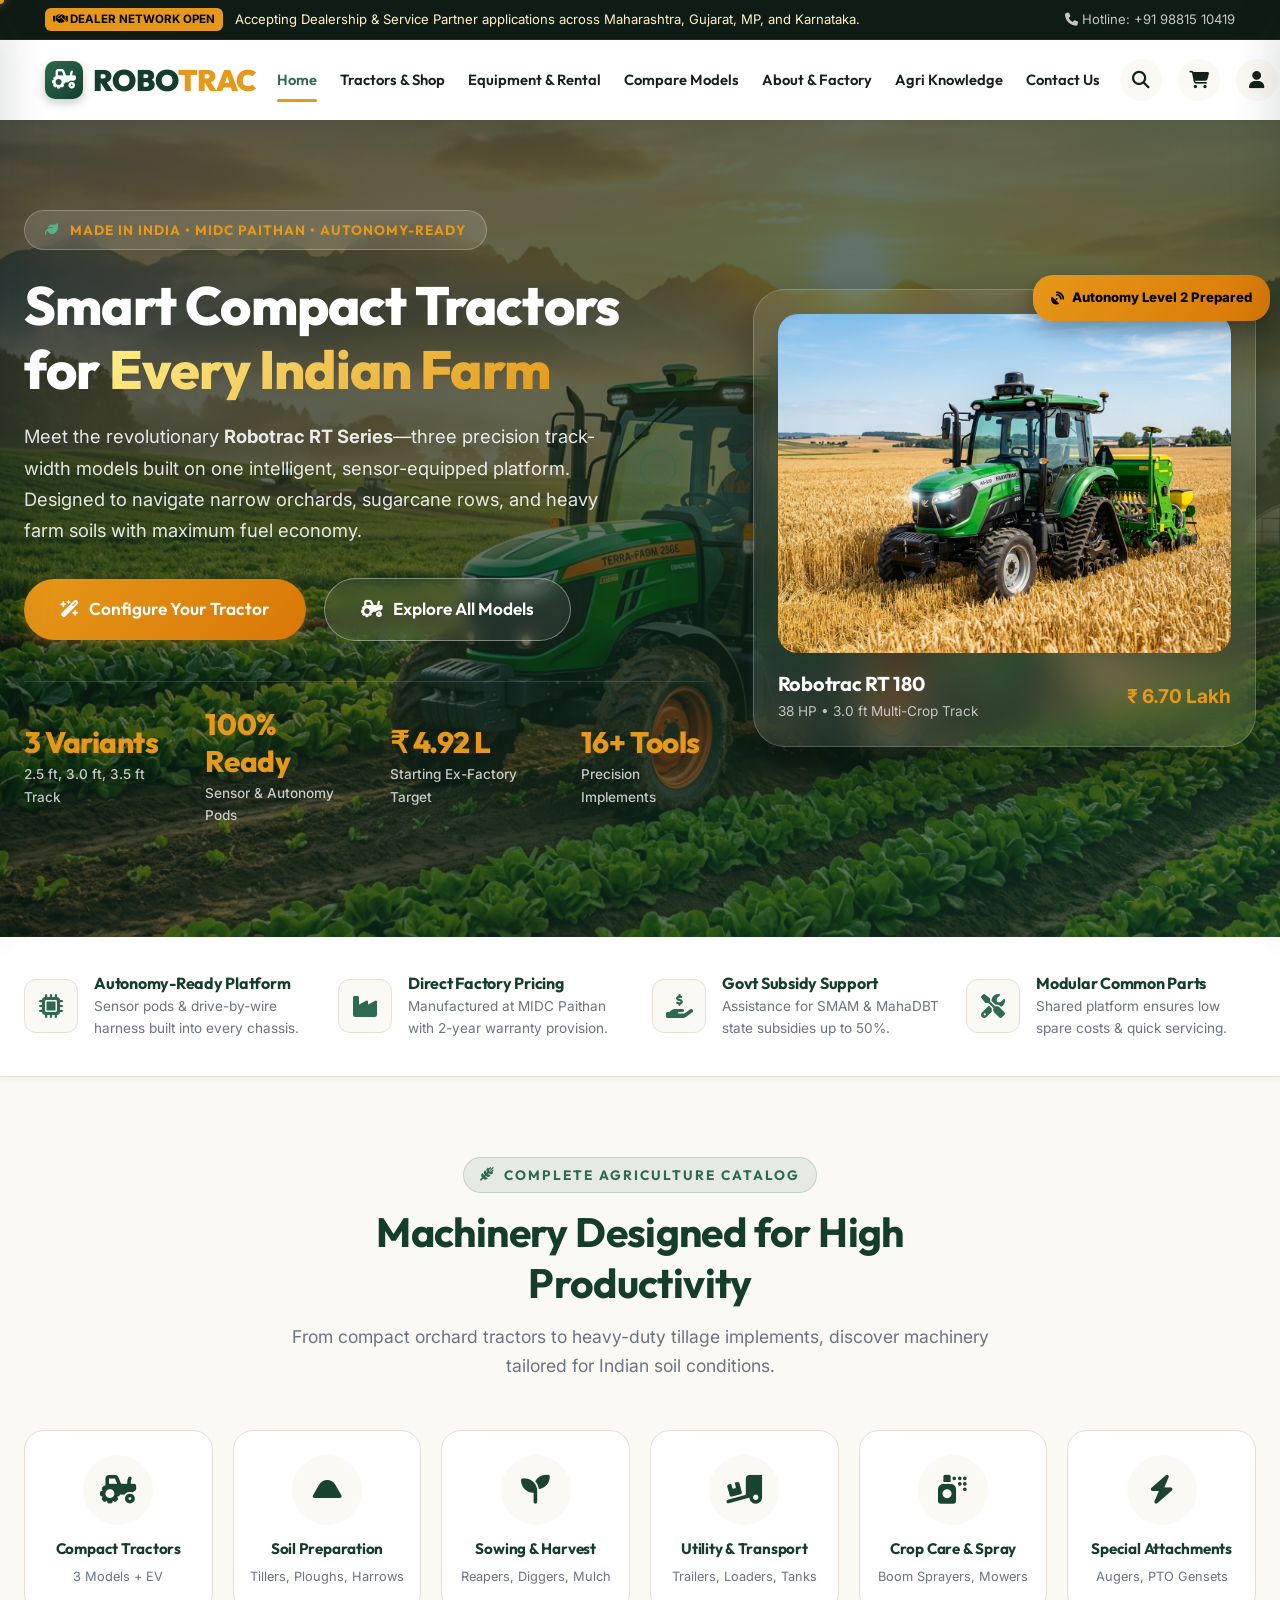
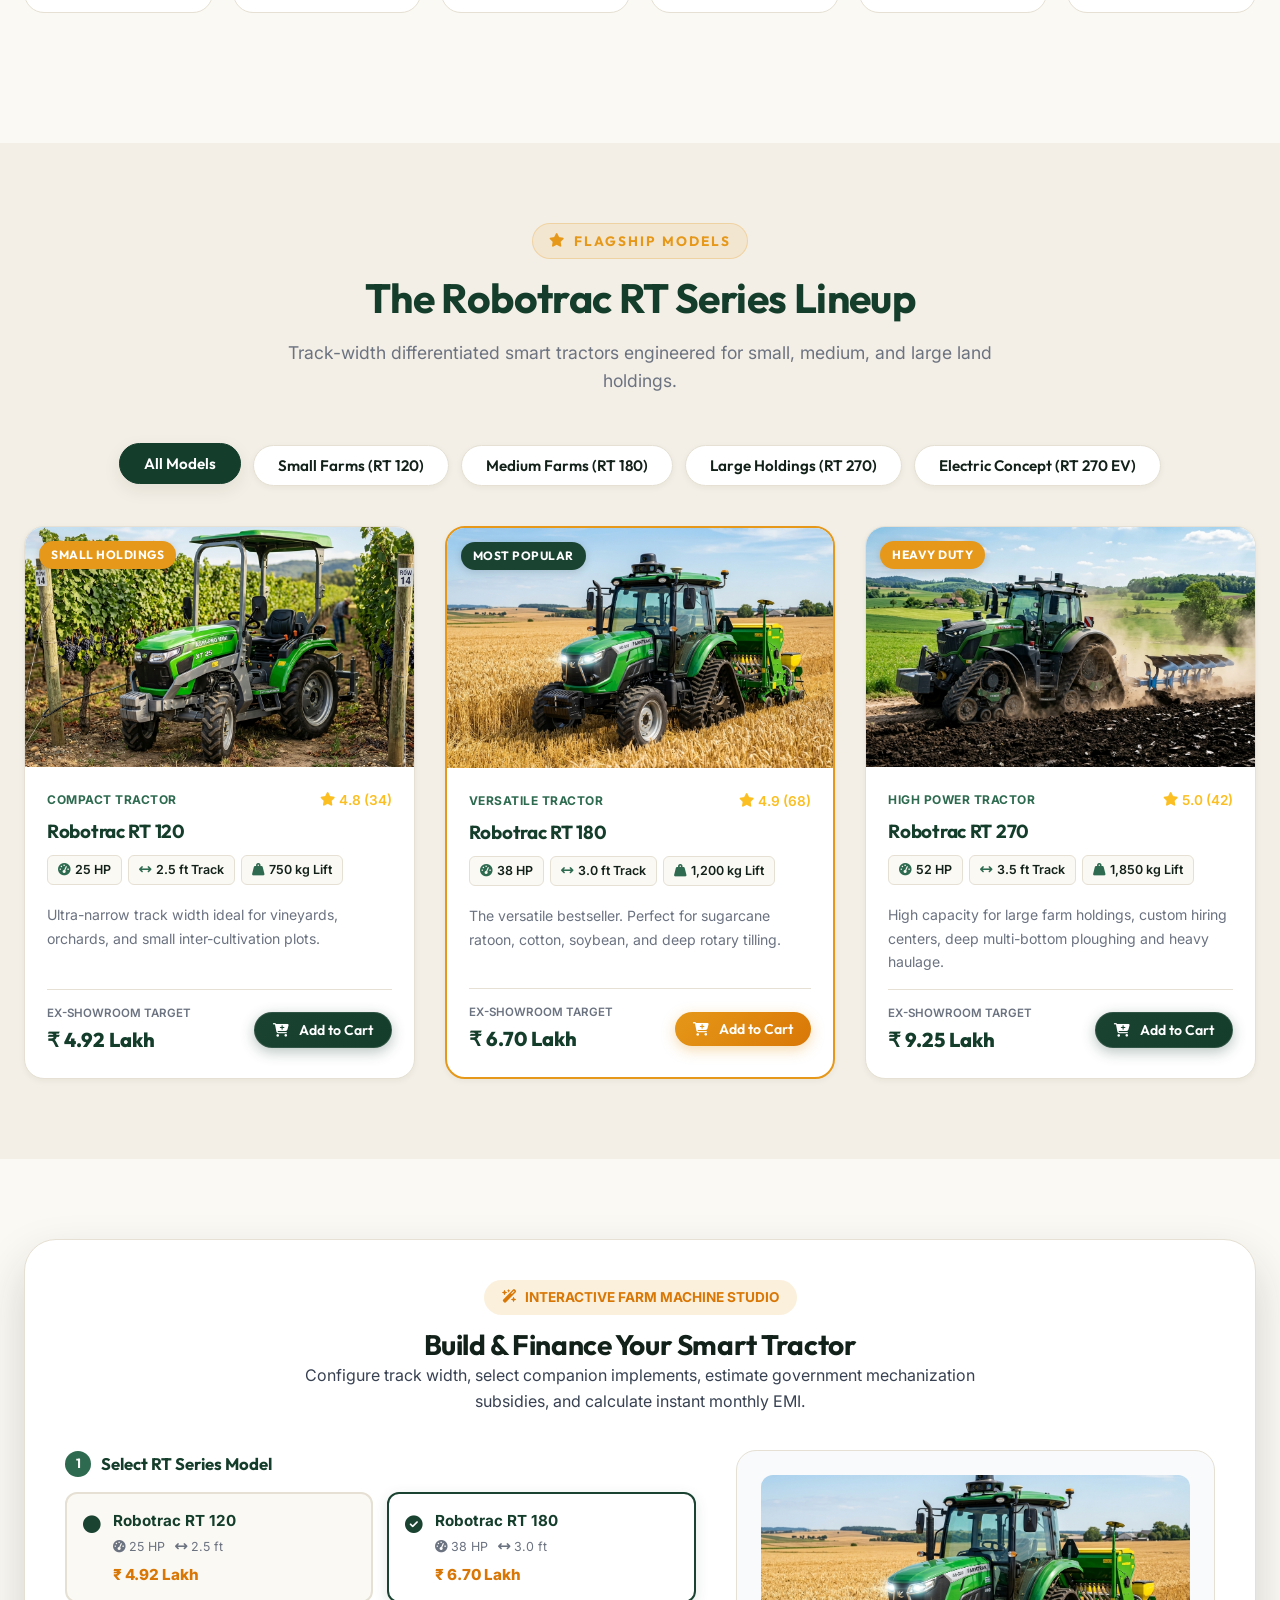
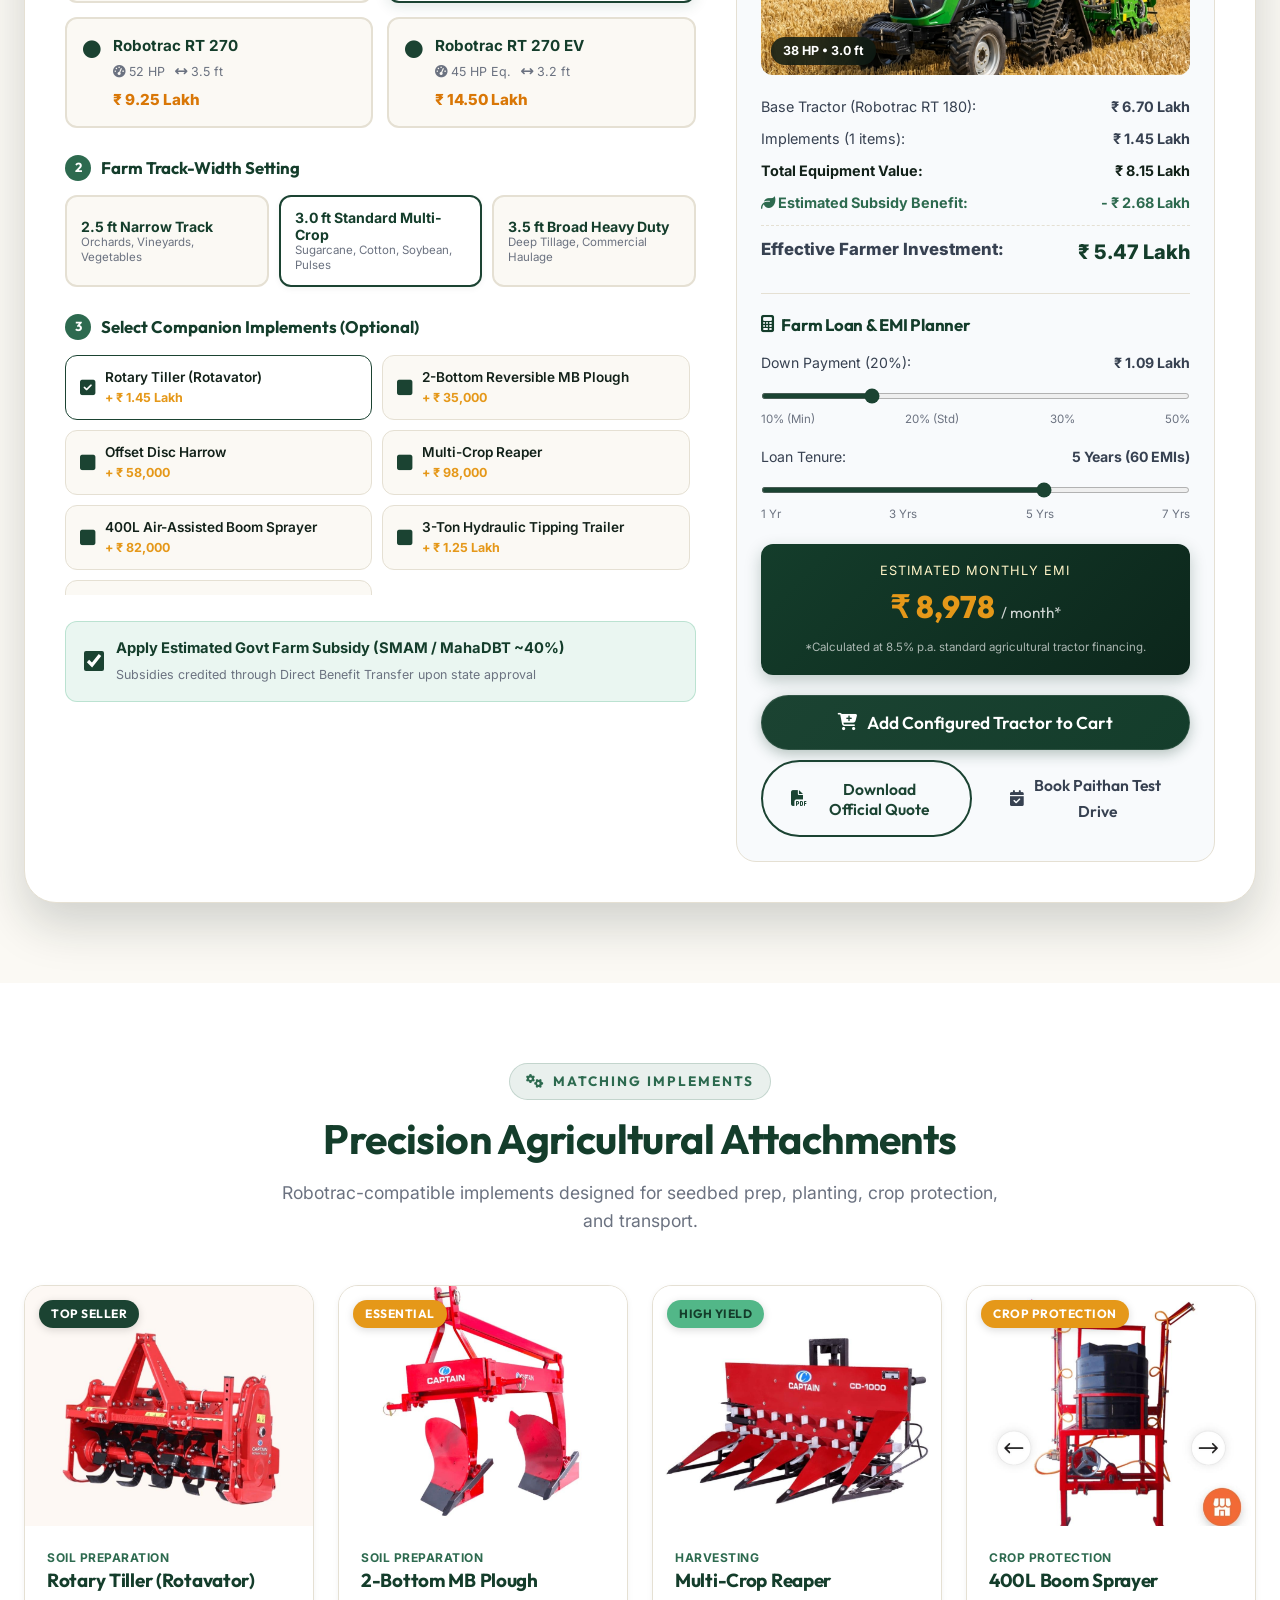
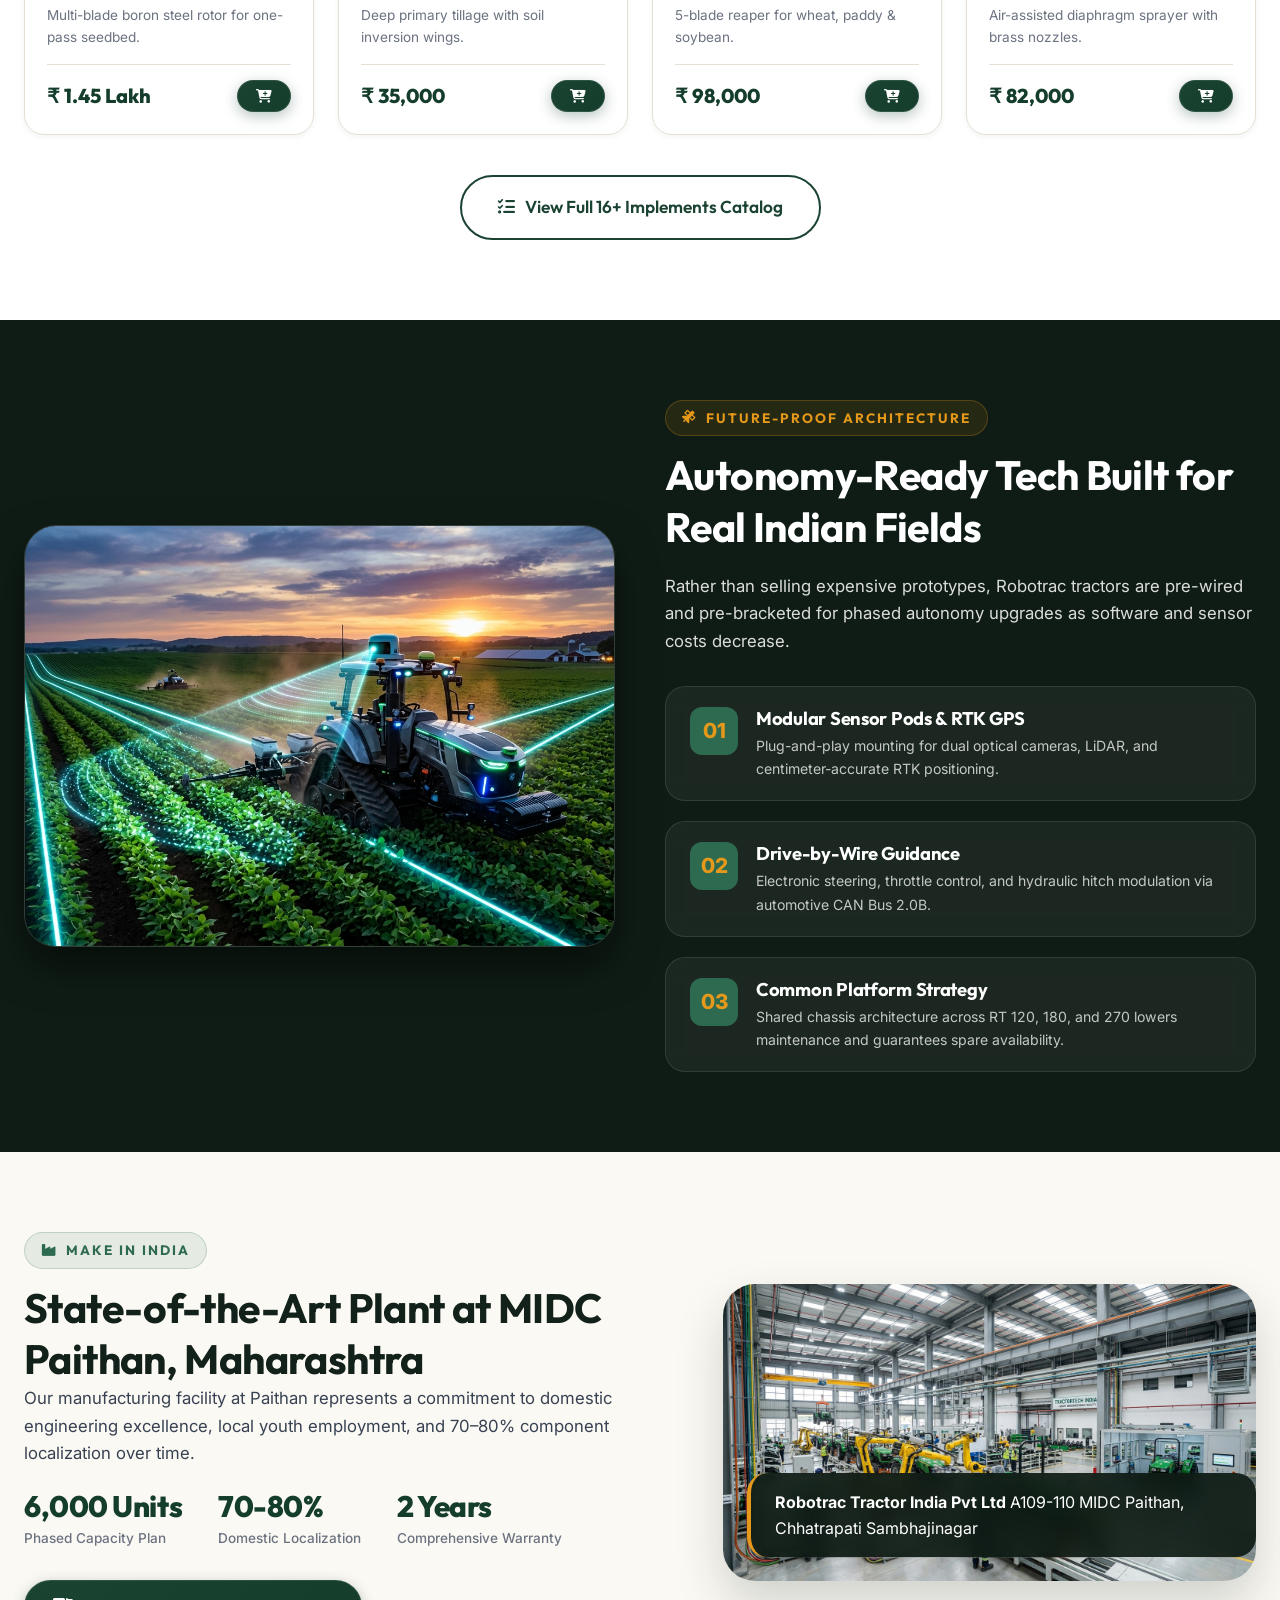
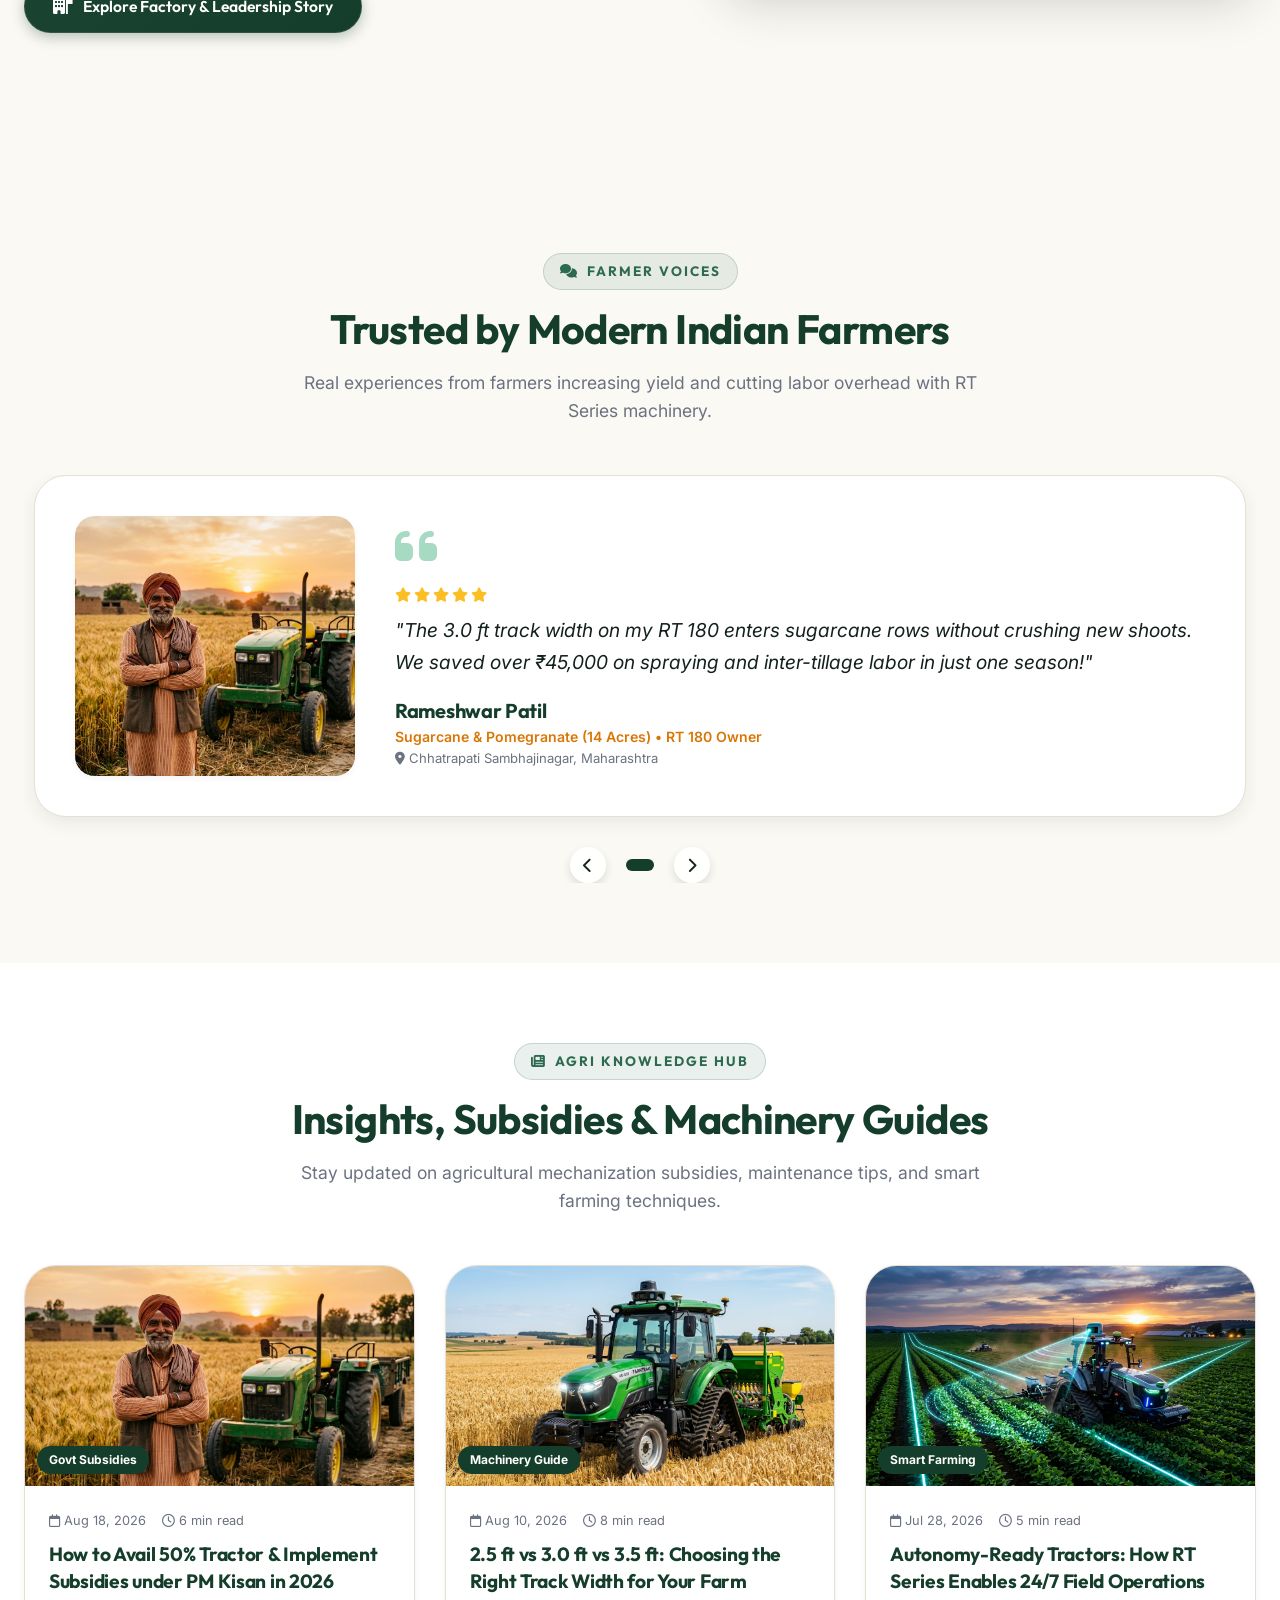
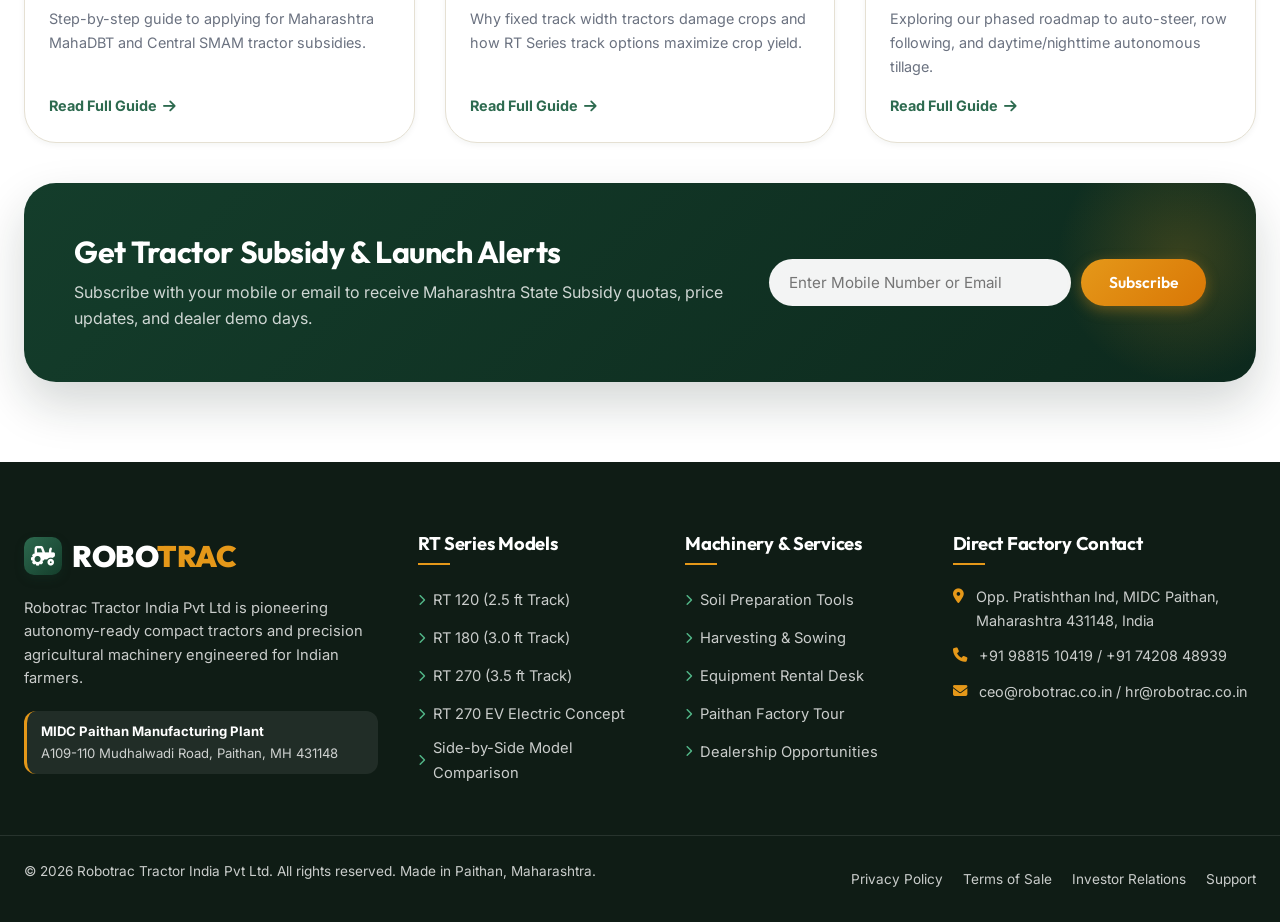
==== index.html @ bf5b4c95 "Initial commit: Multi-page agriculture & tractor ecommerce website for Robotrac RT Series" ====
<!DOCTYPE html>
<html lang="en">
<head>
  <meta charset="UTF-8" />
  <meta name="viewport" content="width=device-width, initial-scale=1.0" />
  <title>Robotrac | Smart Compact Tractors & Agricultural Implements | Paithan, India</title>
  <meta name="description" content="Robotrac Tractor India Pvt Ltd - Autonomy-ready compact tractors and precision agricultural implements. Manufactured at MIDC Paithan, Maharashtra." />
  
  <!-- Favicon -->
  <link rel="icon" type="image/svg+xml" href="data:image/svg+xml,<svg xmlns='http://www.w3.org/2000/svg' viewBox='0 0 100 100'><text y='.9em' font-size='90'>🚜</text></svg>" />

  <!-- Font Awesome 6 Icons CDN -->
  <link rel="stylesheet" href="https://cdnjs.cloudflare.com/ajax/libs/font-awesome/6.5.1/css/all.min.css" />

  <!-- Stylesheets -->
  <link rel="stylesheet" href="css/main.css" />
  <link rel="stylesheet" href="css/components.css" />
  <link rel="stylesheet" href="css/pages.css" />
  <link rel="stylesheet" href="css/responsive.css" />
</head>
<body>

  <!-- Top Ticker -->
  <div class="top-ticker">
    <div class="container top-ticker-inner">
      <div class="ticker-highlight">
        <span class="ticker-badge"><i class="fa-solid fa-handshake"></i> Dealer Network Open</span>
        <span>Accepting Dealership & Service Partner applications across Maharashtra, Gujarat, MP, and Karnataka.</span>
      </div>
      <div class="ticker-links">
        <a href="tel:+919881510419"><i class="fa-solid fa-phone"></i> Hotline: +91 98815 10419</a>
      </div>
    </div>
  </div>

  <!-- Header -->
  <header class="site-header" id="mainNavbar">
    <div class="container nav-container">
      <a href="index.html" class="brand-logo">
        <div class="logo-leaf-icon"><i class="fa-solid fa-tractor"></i></div>
        <span>ROBO<span class="brand-highlight">TRAC</span></span>
      </a>

      <nav class="nav-menu-desktop" aria-label="Main Navigation">
        <div class="nav-item"><a href="index.html" class="nav-link-item active">Home</a></div>
        <div class="nav-item"><a href="shop.html" class="nav-link-item">Tractors & Shop</a></div>
        <div class="nav-item"><a href="services.html" class="nav-link-item">Equipment & Rental</a></div>
        <div class="nav-item"><a href="compare.html" class="nav-link-item">Compare Models</a></div>
        <div class="nav-item"><a href="about.html" class="nav-link-item">About & Factory</a></div>
        <div class="nav-item"><a href="blog.html" class="nav-link-item">Agri Knowledge</a></div>
        <div class="nav-item"><a href="contact.html" class="nav-link-item">Contact Us</a></div>
      </nav>

      <div class="nav-actions">
        <button class="nav-icon-btn search-trigger-btn" aria-label="Search site"><i class="fa-solid fa-magnifying-glass"></i></button>
        <button class="nav-icon-btn cart-toggle-btn" aria-label="Cart"><i class="fa-solid fa-cart-shopping"></i><span class="cart-count-badge" style="display:none;">0</span></button>
        <a href="login.html" class="nav-icon-btn" aria-label="Farmer Login" title="Farmer Account"><i class="fa-solid fa-user"></i></a>
        <button class="mobile-menu-toggle" id="mobileNavToggle" aria-label="Toggle menu"><i class="fa-solid fa-bars-staggered"></i></button>
      </div>
    </div>
  </header>

  <!-- 4. Hero Banner Section -->
  <section class="hero-section" id="hero">
    <div class="hero-bg-overlay"></div>
    <div class="container hero-grid">
      <div class="hero-content-col">
        <div class="hero-badge-pill">
          <i class="fa-solid fa-leaf"></i> Made in India • MIDC Paithan • Autonomy-Ready
        </div>
        <h1 class="hero-title">
          Smart Compact Tractors<br />for <span>Every Indian Farm</span>
        </h1>
        <p class="hero-desc">
          Meet the revolutionary <strong>Robotrac RT Series</strong>—three precision track-width models built on one intelligent, sensor-equipped platform. Designed to navigate narrow orchards, sugarcane rows, and heavy farm soils with maximum fuel economy.
        </p>

        <div class="hero-cta-group">
          <a href="#customizerSection" class="btn btn-accent btn-lg">
            <i class="fa-solid fa-wand-magic-sparkles"></i> Configure Your Tractor
          </a>
          <a href="shop.html" class="btn btn-outline-white btn-lg">
            <i class="fa-solid fa-tractor"></i> Explore All Models
          </a>
        </div>

        <div class="hero-stats-row">
          <div class="hero-stat-item">
            <h3>3 Variants</h3>
            <p>2.5 ft, 3.0 ft, 3.5 ft Track</p>
          </div>
          <div class="hero-stat-item">
            <h3>100% Ready</h3>
            <p>Sensor & Autonomy Pods</p>
          </div>
          <div class="hero-stat-item">
            <h3>₹ 4.92 L</h3>
            <p>Starting Ex-Factory Target</p>
          </div>
          <div class="hero-stat-item">
            <h3>16+ Tools</h3>
            <p>Precision Implements</p>
          </div>
        </div>
      </div>

      <div class="hero-visual-col">
        <div class="hero-card-featured">
          <div class="floating-tech-badge">
            <i class="fa-solid fa-satellite-dish"></i> Autonomy Level 2 Prepared
          </div>
          <img src="images/tractor-rt180.jpg" alt="Robotrac RT 180 Tractor" class="hero-card-img">
          <div class="hero-card-meta">
            <div>
              <h4>Robotrac RT 180</h4>
              <p style="color:rgba(255,255,255,0.7); font-size:0.85rem; margin:0;">38 HP • 3.0 ft Multi-Crop Track</p>
            </div>
            <span>₹ 6.70 Lakh</span>
          </div>
        </div>
      </div>
    </div>
  </section>

  <!-- 5. Value Propositions Bar -->
  <section class="trust-badges-bar">
    <div class="container trust-badges-grid">
      <div class="trust-badge-item">
        <div class="trust-icon-box"><i class="fa-solid fa-microchip"></i></div>
        <div class="trust-badge-info">
          <h5>Autonomy-Ready Platform</h5>
          <p>Sensor pods & drive-by-wire harness built into every chassis.</p>
        </div>
      </div>
      <div class="trust-badge-item">
        <div class="trust-icon-box"><i class="fa-solid fa-industry"></i></div>
        <div class="trust-badge-info">
          <h5>Direct Factory Pricing</h5>
          <p>Manufactured at MIDC Paithan with 2-year warranty provision.</p>
        </div>
      </div>
      <div class="trust-badge-item">
        <div class="trust-icon-box"><i class="fa-solid fa-hand-holding-dollar"></i></div>
        <div class="trust-badge-info">
          <h5>Govt Subsidy Support</h5>
          <p>Assistance for SMAM & MahaDBT state subsidies up to 50%.</p>
        </div>
      </div>
      <div class="trust-badge-item">
        <div class="trust-icon-box"><i class="fa-solid fa-screwdriver-wrench"></i></div>
        <div class="trust-badge-info">
          <h5>Modular Common Parts</h5>
          <p>Shared platform ensures low spare costs & quick servicing.</p>
        </div>
      </div>
    </div>
  </section>

  <!-- 6. Category Quick Selector -->
  <section class="section-padding">
    <div class="container">
      <div class="section-title-wrap">
        <span class="eyebrow-tag"><i class="fa-solid fa-wheat-awn"></i> Complete Agriculture Catalog</span>
        <h2>Machinery Designed for High Productivity</h2>
        <p class="section-subtitle">From compact orchard tractors to heavy-duty tillage implements, discover machinery tailored for Indian soil conditions.</p>
      </div>

      <div class="category-cards-grid">
        <a href="shop.html?category=tractors" class="category-round-card">
          <div class="cat-icon-circle"><i class="fa-solid fa-tractor"></i></div>
          <h5>Compact Tractors</h5>
          <span>3 Models + EV</span>
        </a>
        <a href="shop.html?category=soil-prep" class="category-round-card">
          <div class="cat-icon-circle"><i class="fa-solid fa-mound"></i></div>
          <h5>Soil Preparation</h5>
          <span>Tillers, Ploughs, Harrows</span>
        </a>
        <a href="shop.html?category=planting-harvest" class="category-round-card">
          <div class="cat-icon-circle"><i class="fa-solid fa-seedling"></i></div>
          <h5>Sowing & Harvest</h5>
          <span>Reapers, Diggers, Mulch</span>
        </a>
        <a href="shop.html?category=utility-transport" class="category-round-card">
          <div class="cat-icon-circle"><i class="fa-solid fa-truck-ramp-box"></i></div>
          <h5>Utility & Transport</h5>
          <span>Trailers, Loaders, Tanks</span>
        </a>
        <a href="shop.html?category=crop-care" class="category-round-card">
          <div class="cat-icon-circle"><i class="fa-solid fa-spray-can"></i></div>
          <h5>Crop Care & Spray</h5>
          <span>Boom Sprayers, Mowers</span>
        </a>
        <a href="shop.html?category=specialized" class="category-round-card">
          <div class="cat-icon-circle"><i class="fa-solid fa-bolt"></i></div>
          <h5>Special Attachments</h5>
          <span>Augers, PTO Gensets</span>
        </a>
      </div>
    </div>
  </section>

  <!-- 7. Featured Tractors Showcase with Interactive Tabs -->
  <section class="section-padding" style="background: var(--bg-light);" id="tractors">
    <div class="container">
      <div class="section-title-wrap">
        <span class="eyebrow-tag gold"><i class="fa-solid fa-star"></i> Flagship Models</span>
        <h2>The Robotrac RT Series Lineup</h2>
        <p class="section-subtitle">Track-width differentiated smart tractors engineered for small, medium, and large land holdings.</p>
      </div>

      <!-- Tab Buttons -->
      <div class="category-filter-pills">
        <button class="cat-tab-btn active" data-category="all" data-target="#featuredTractorsGrid">All Models</button>
        <button class="cat-tab-btn" data-category="rt-120" data-target="#featuredTractorsGrid">Small Farms (RT 120)</button>
        <button class="cat-tab-btn" data-category="rt-180" data-target="#featuredTractorsGrid">Medium Farms (RT 180)</button>
        <button class="cat-tab-btn" data-category="rt-270" data-target="#featuredTractorsGrid">Large Holdings (RT 270)</button>
        <button class="cat-tab-btn" data-category="rt-270-ev" data-target="#featuredTractorsGrid">Electric Concept (RT 270 EV)</button>
      </div>

      <!-- Grid Cards -->
      <div class="products-grid" id="featuredTractorsGrid">
        <!-- RT 120 -->
        <div class="product-grid-item" data-category="rt-120" data-type="tractor">
          <div class="product-card">
            <div class="product-thumb-box">
              <span class="product-badge">Small Holdings</span>
              <img src="images/tractor-rt120.jpg" alt="Robotrac RT 120" class="product-img">
              <div class="product-quick-actions">
                <button class="action-btn" data-quick-view="rt-120" title="Quick View"><i class="fa-solid fa-eye"></i></button>
                <button class="action-btn" data-add-wishlist="rt-120" title="Wishlist"><i class="fa-regular fa-heart"></i></button>
                <a href="compare.html?add=rt-120" class="action-btn" title="Compare"><i class="fa-solid fa-code-compare"></i></a>
              </div>
            </div>
            <div class="product-body">
              <div class="product-category-row">
                <span class="product-cat">COMPACT TRACTOR</span>
                <div class="product-stars"><i class="fa-solid fa-star"></i> <span>4.8 (34)</span></div>
              </div>
              <h4 class="product-title"><a href="product-details.html?id=rt-120">Robotrac RT 120</a></h4>
              <div class="product-specs-pills">
                <span class="spec-pill"><i class="fa-solid fa-gauge-high"></i> 25 HP</span>
                <span class="spec-pill"><i class="fa-solid fa-arrows-left-right"></i> 2.5 ft Track</span>
                <span class="spec-pill"><i class="fa-solid fa-weight-hanging"></i> 750 kg Lift</span>
              </div>
              <p style="font-size:0.88rem; color:var(--text-muted); margin-bottom:16px;">
                Ultra-narrow track width ideal for vineyards, orchards, and small inter-cultivation plots.
              </p>
              <div class="product-footer-row">
                <div class="product-price-wrap">
                  <span class="price-lbl">Ex-Showroom Target</span>
                  <span class="price-val">₹ 4.92 Lakh</span>
                </div>
                <button class="btn btn-sm btn-primary" data-add-cart="rt-120"><i class="fa-solid fa-cart-plus"></i> Add to Cart</button>
              </div>
            </div>
          </div>
        </div>

        <!-- RT 180 -->
        <div class="product-grid-item" data-category="rt-180" data-type="tractor">
          <div class="product-card" style="border: 2px solid var(--accent-amber);">
            <div class="product-thumb-box">
              <span class="product-badge badge-primary">Most Popular</span>
              <img src="images/tractor-rt180.jpg" alt="Robotrac RT 180" class="product-img">
              <div class="product-quick-actions">
                <button class="action-btn" data-quick-view="rt-180" title="Quick View"><i class="fa-solid fa-eye"></i></button>
                <button class="action-btn" data-add-wishlist="rt-180" title="Wishlist"><i class="fa-regular fa-heart"></i></button>
                <a href="compare.html?add=rt-180" class="action-btn" title="Compare"><i class="fa-solid fa-code-compare"></i></a>
              </div>
            </div>
            <div class="product-body">
              <div class="product-category-row">
                <span class="product-cat">VERSATILE TRACTOR</span>
                <div class="product-stars"><i class="fa-solid fa-star"></i> <span>4.9 (68)</span></div>
              </div>
              <h4 class="product-title"><a href="product-details.html?id=rt-180">Robotrac RT 180</a></h4>
              <div class="product-specs-pills">
                <span class="spec-pill"><i class="fa-solid fa-gauge-high"></i> 38 HP</span>
                <span class="spec-pill"><i class="fa-solid fa-arrows-left-right"></i> 3.0 ft Track</span>
                <span class="spec-pill"><i class="fa-solid fa-weight-hanging"></i> 1,200 kg Lift</span>
              </div>
              <p style="font-size:0.88rem; color:var(--text-muted); margin-bottom:16px;">
                The versatile bestseller. Perfect for sugarcane ratoon, cotton, soybean, and deep rotary tilling.
              </p>
              <div class="product-footer-row">
                <div class="product-price-wrap">
                  <span class="price-lbl">Ex-Showroom Target</span>
                  <span class="price-val">₹ 6.70 Lakh</span>
                </div>
                <button class="btn btn-sm btn-accent" data-add-cart="rt-180"><i class="fa-solid fa-cart-plus"></i> Add to Cart</button>
              </div>
            </div>
          </div>
        </div>

        <!-- RT 270 -->
        <div class="product-grid-item" data-category="rt-270" data-type="tractor">
          <div class="product-card">
            <div class="product-thumb-box">
              <span class="product-badge">Heavy Duty</span>
              <img src="images/tractor-rt270.jpg" alt="Robotrac RT 270" class="product-img">
              <div class="product-quick-actions">
                <button class="action-btn" data-quick-view="rt-270" title="Quick View"><i class="fa-solid fa-eye"></i></button>
                <button class="action-btn" data-add-wishlist="rt-270" title="Wishlist"><i class="fa-regular fa-heart"></i></button>
                <a href="compare.html?add=rt-270" class="action-btn" title="Compare"><i class="fa-solid fa-code-compare"></i></a>
              </div>
            </div>
            <div class="product-body">
              <div class="product-category-row">
                <span class="product-cat">HIGH POWER TRACTOR</span>
                <div class="product-stars"><i class="fa-solid fa-star"></i> <span>5.0 (42)</span></div>
              </div>
              <h4 class="product-title"><a href="product-details.html?id=rt-270">Robotrac RT 270</a></h4>
              <div class="product-specs-pills">
                <span class="spec-pill"><i class="fa-solid fa-gauge-high"></i> 52 HP</span>
                <span class="spec-pill"><i class="fa-solid fa-arrows-left-right"></i> 3.5 ft Track</span>
                <span class="spec-pill"><i class="fa-solid fa-weight-hanging"></i> 1,850 kg Lift</span>
              </div>
              <p style="font-size:0.88rem; color:var(--text-muted); margin-bottom:16px;">
                High capacity for large farm holdings, custom hiring centers, deep multi-bottom ploughing and heavy haulage.
              </p>
              <div class="product-footer-row">
                <div class="product-price-wrap">
                  <span class="price-lbl">Ex-Showroom Target</span>
                  <span class="price-val">₹ 9.25 Lakh</span>
                </div>
                <button class="btn btn-sm btn-primary" data-add-cart="rt-270"><i class="fa-solid fa-cart-plus"></i> Add to Cart</button>
              </div>
            </div>
          </div>
        </div>
      </div>
    </div>
  </section>

  <!-- 8. Interactive Tractor Customizer & Live EMI Calculator Studio -->
  <section class="section-padding" id="customizerSection">
    <div class="container">
      <div id="tractorCustomizerRoot"></div>
    </div>
  </section>

  <!-- 9. Implements & Attachments Showcase -->
  <section class="section-padding" style="background: var(--bg-white);" id="implements">
    <div class="container">
      <div class="section-title-wrap">
        <span class="eyebrow-tag"><i class="fa-solid fa-gears"></i> Matching Implements</span>
        <h2>Precision Agricultural Attachments</h2>
        <p class="section-subtitle">Robotrac-compatible implements designed for seedbed prep, planting, crop protection, and transport.</p>
      </div>

      <div class="products-grid-4">
        <!-- Rotavator -->
        <div class="product-grid-item" data-category="soil-prep">
          <div class="product-card">
            <div class="product-thumb-box">
              <span class="product-badge badge-primary">Top Seller</span>
              <img src="images/rotary-tiller.jpg" alt="Rotary Tiller" class="product-img">
              <div class="product-quick-actions">
                <button class="action-btn" data-quick-view="rotary-tiller"><i class="fa-solid fa-eye"></i></button>
                <button class="action-btn" data-add-wishlist="rotary-tiller"><i class="fa-regular fa-heart"></i></button>
              </div>
            </div>
            <div class="product-body">
              <span class="product-cat">SOIL PREPARATION</span>
              <h4 class="product-title"><a href="product-details.html?id=rotary-tiller">Rotary Tiller (Rotavator)</a></h4>
              <p style="font-size:0.85rem; color:var(--text-muted);">Multi-blade boron steel rotor for one-pass seedbed.</p>
              <div class="product-footer-row">
                <span class="price-val">₹ 1.45 Lakh</span>
                <button class="btn btn-sm btn-primary" data-add-cart="rotary-tiller"><i class="fa-solid fa-cart-plus"></i></button>
              </div>
            </div>
          </div>
        </div>

        <!-- 2-Bottom Plough -->
        <div class="product-grid-item" data-category="soil-prep">
          <div class="product-card">
            <div class="product-thumb-box">
              <span class="product-badge">Essential</span>
              <img src="images/plough.jpg" alt="MB Plough" class="product-img">
              <div class="product-quick-actions">
                <button class="action-btn" data-quick-view="plough"><i class="fa-solid fa-eye"></i></button>
                <button class="action-btn" data-add-wishlist="plough"><i class="fa-regular fa-heart"></i></button>
              </div>
            </div>
            <div class="product-body">
              <span class="product-cat">SOIL PREPARATION</span>
              <h4 class="product-title"><a href="product-details.html?id=plough">2-Bottom MB Plough</a></h4>
              <p style="font-size:0.85rem; color:var(--text-muted);">Deep primary tillage with soil inversion wings.</p>
              <div class="product-footer-row">
                <span class="price-val">₹ 35,000</span>
                <button class="btn btn-sm btn-primary" data-add-cart="plough"><i class="fa-solid fa-cart-plus"></i></button>
              </div>
            </div>
          </div>
        </div>

        <!-- Multi-Crop Reaper -->
        <div class="product-grid-item" data-category="planting-harvest">
          <div class="product-card">
            <div class="product-thumb-box">
              <span class="product-badge badge-green">High Yield</span>
              <img src="images/reaper.jpg" alt="Multi-Crop Reaper" class="product-img">
              <div class="product-quick-actions">
                <button class="action-btn" data-quick-view="reaper"><i class="fa-solid fa-eye"></i></button>
                <button class="action-btn" data-add-wishlist="reaper"><i class="fa-regular fa-heart"></i></button>
              </div>
            </div>
            <div class="product-body">
              <span class="product-cat">HARVESTING</span>
              <h4 class="product-title"><a href="product-details.html?id=reaper">Multi-Crop Reaper</a></h4>
              <p style="font-size:0.85rem; color:var(--text-muted);">5-blade reaper for wheat, paddy & soybean.</p>
              <div class="product-footer-row">
                <span class="price-val">₹ 98,000</span>
                <button class="btn btn-sm btn-primary" data-add-cart="reaper"><i class="fa-solid fa-cart-plus"></i></button>
              </div>
            </div>
          </div>
        </div>

        <!-- Boom Sprayer -->
        <div class="product-grid-item" data-category="crop-care">
          <div class="product-card">
            <div class="product-thumb-box">
              <span class="product-badge">Crop Protection</span>
              <img src="images/sprayer.jpg" alt="Boom Sprayer" class="product-img">
              <div class="product-quick-actions">
                <button class="action-btn" data-quick-view="sprayer"><i class="fa-solid fa-eye"></i></button>
                <button class="action-btn" data-add-wishlist="sprayer"><i class="fa-regular fa-heart"></i></button>
              </div>
            </div>
            <div class="product-body">
              <span class="product-cat">CROP PROTECTION</span>
              <h4 class="product-title"><a href="product-details.html?id=sprayer">400L Boom Sprayer</a></h4>
              <p style="font-size:0.85rem; color:var(--text-muted);">Air-assisted diaphragm sprayer with brass nozzles.</p>
              <div class="product-footer-row">
                <span class="price-val">₹ 82,000</span>
                <button class="btn btn-sm btn-primary" data-add-cart="sprayer"><i class="fa-solid fa-cart-plus"></i></button>
              </div>
            </div>
          </div>
        </div>
      </div>

      <div style="text-align:center; margin-top:40px;">
        <a href="shop.html" class="btn btn-outline btn-lg">
          <i class="fa-solid fa-list-check"></i> View Full 16+ Implements Catalog
        </a>
      </div>
    </div>
  </section>

  <!-- 10. Technology & Autonomy Showcase -->
  <section class="section-padding tech-autonomy-section" id="technology">
    <div class="container tech-grid">
      <div class="tech-media-box">
        <img src="images/smart-autonomy-tech.jpg" alt="Autonomous Agriculture Technology" class="tech-media-img">
      </div>
      <div class="tech-content-col">
        <span class="eyebrow-tag gold"><i class="fa-solid fa-satellite"></i> Future-Proof Architecture</span>
        <h2 style="color:#ffffff; margin-bottom:20px;">Autonomy-Ready Tech Built for Real Indian Fields</h2>
        <p style="color:rgba(255,255,255,0.85); font-size:1.05rem; margin-bottom:30px;">
          Rather than selling expensive prototypes, Robotrac tractors are pre-wired and pre-bracketed for phased autonomy upgrades as software and sensor costs decrease.
        </p>

        <div class="tech-feature-list">
          <div class="tech-feature-card">
            <div class="tech-num-icon">01</div>
            <div>
              <h4>Modular Sensor Pods & RTK GPS</h4>
              <p>Plug-and-play mounting for dual optical cameras, LiDAR, and centimeter-accurate RTK positioning.</p>
            </div>
          </div>
          <div class="tech-feature-card">
            <div class="tech-num-icon">02</div>
            <div>
              <h4>Drive-by-Wire Guidance</h4>
              <p>Electronic steering, throttle control, and hydraulic hitch modulation via automotive CAN Bus 2.0B.</p>
            </div>
          </div>
          <div class="tech-feature-card">
            <div class="tech-num-icon">03</div>
            <div>
              <h4>Common Platform Strategy</h4>
              <p>Shared chassis architecture across RT 120, 180, and 270 lowers maintenance and guarantees spare availability.</p>
            </div>
          </div>
        </div>
      </div>
    </div>
  </section>

  <!-- 11. Factory Showcase & Impact Statistics -->
  <section class="section-padding" style="background: var(--bg-cream);">
    <div class="container">
      <div class="factory-showcase-grid">
        <div>
          <span class="eyebrow-tag"><i class="fa-solid fa-industry"></i> Make in India</span>
          <h2>State-of-the-Art Plant at MIDC Paithan, Maharashtra</h2>
          <p style="font-size:1.05rem; color:var(--text-body); margin-bottom:20px;">
            Our manufacturing facility at Paithan represents a commitment to domestic engineering excellence, local youth employment, and 70–80% component localization over time.
          </p>
          <div class="hero-stats-row" style="border-top:none; padding-top:0; margin-bottom:30px;">
            <div class="hero-stat-item">
              <h3 style="color:var(--primary-forest);">6,000 Units</h3>
              <p style="color:var(--text-muted);">Phased Capacity Plan</p>
            </div>
            <div class="hero-stat-item">
              <h3 style="color:var(--primary-forest);">70-80%</h3>
              <p style="color:var(--text-muted);">Domestic Localization</p>
            </div>
            <div class="hero-stat-item">
              <h3 style="color:var(--primary-forest);">2 Years</h3>
              <p style="color:var(--text-muted);">Comprehensive Warranty</p>
            </div>
          </div>
          <a href="about.html" class="btn btn-primary">
            <i class="fa-solid fa-building-flag"></i> Explore Factory & Leadership Story
          </a>
        </div>
        <div class="factory-img-frame">
          <img src="images/factory-paithan.jpg" alt="Paithan Manufacturing Plant">
          <div class="factory-badge-over">
            <strong>Robotrac Tractor India Pvt Ltd</strong>
            <span>A109-110 MIDC Paithan, Chhatrapati Sambhajinagar</span>
          </div>
        </div>
      </div>
    </div>
  </section>

  <!-- 12. Verified Farmer Testimonials Slider -->
  <section class="section-padding testimonials-section">
    <div class="container">
      <div class="section-title-wrap">
        <span class="eyebrow-tag"><i class="fa-solid fa-comments"></i> Farmer Voices</span>
        <h2>Trusted by Modern Indian Farmers</h2>
        <p class="section-subtitle">Real experiences from farmers increasing yield and cutting labor overhead with RT Series machinery.</p>
      </div>

      <div class="testimonials-slider-container" id="testimonialsSlider">
        <div class="testimonials-track">
          <!-- Slide 1 -->
          <div class="testimonial-card-slide">
            <div class="testimonial-card-inner">
              <img src="images/farmer-testimonial.jpg" alt="Rameshwar Patil" class="t-farmer-thumb">
              <div class="t-farmer-content">
                <div class="t-quote-mark"><i class="fa-solid fa-quote-left"></i></div>
                <div class="stars-gold" style="margin-bottom:12px;">
                  <i class="fa-solid fa-star"></i><i class="fa-solid fa-star"></i><i class="fa-solid fa-star"></i><i class="fa-solid fa-star"></i><i class="fa-solid fa-star"></i>
                </div>
                <p class="t-quote-text">
                  "The 3.0 ft track width on my RT 180 enters sugarcane rows without crushing new shoots. We saved over ₹45,000 on spraying and inter-tillage labor in just one season!"
                </p>
                <h4 class="t-farmer-name">Rameshwar Patil</h4>
                <div class="t-farmer-meta">Sugarcane & Pomegranate (14 Acres) • RT 180 Owner</div>
                <div class="t-farmer-location"><i class="fa-solid fa-location-dot"></i> Chhatrapati Sambhajinagar, Maharashtra</div>
              </div>
            </div>
          </div>
        </div>

        <!-- Controls -->
        <div class="t-slider-controls">
          <button class="action-btn" id="testimonialPrev" aria-label="Previous review"><i class="fa-solid fa-chevron-left"></i></button>
          <div id="testimonialDots" class="d-flex gap-2"></div>
          <button class="action-btn" id="testimonialNext" aria-label="Next review"><i class="fa-solid fa-chevron-right"></i></button>
        </div>
      </div>
    </div>
  </section>

  <!-- 13. Latest Agronomy Blog & Guides -->
  <section class="section-padding" style="background:var(--bg-white);">
    <div class="container">
      <div class="section-title-wrap">
        <span class="eyebrow-tag"><i class="fa-solid fa-newspaper"></i> Agri Knowledge Hub</span>
        <h2>Insights, Subsidies & Machinery Guides</h2>
        <p class="section-subtitle">Stay updated on agricultural mechanization subsidies, maintenance tips, and smart farming techniques.</p>
      </div>

      <div class="blog-grid-3">
        <div class="blog-card">
          <div class="blog-thumb-wrap">
            <span class="blog-category-badge">Govt Subsidies</span>
            <img src="images/farmer-testimonial.jpg" alt="Subsidies Guide" class="blog-thumb">
          </div>
          <div class="blog-content">
            <div class="blog-meta-row">
              <span><i class="fa-regular fa-calendar"></i> Aug 18, 2026</span>
              <span><i class="fa-regular fa-clock"></i> 6 min read</span>
            </div>
            <h4 class="blog-title">
              <a href="blog-details.html?id=subsidy-guide-2026">How to Avail 50% Tractor & Implement Subsidies under PM Kisan in 2026</a>
            </h4>
            <p style="font-size:0.9rem; color:var(--text-muted); margin-bottom:16px;">
              Step-by-step guide to applying for Maharashtra MahaDBT and Central SMAM tractor subsidies.
            </p>
            <a href="blog-details.html?id=subsidy-guide-2026" class="blog-read-more">Read Full Guide <i class="fa-solid fa-arrow-right"></i></a>
          </div>
        </div>

        <div class="blog-card">
          <div class="blog-thumb-wrap">
            <span class="blog-category-badge">Machinery Guide</span>
            <img src="images/tractor-rt180.jpg" alt="Track Width Selection" class="blog-thumb">
          </div>
          <div class="blog-content">
            <div class="blog-meta-row">
              <span><i class="fa-regular fa-calendar"></i> Aug 10, 2026</span>
              <span><i class="fa-regular fa-clock"></i> 8 min read</span>
            </div>
            <h4 class="blog-title">
              <a href="blog-details.html?id=track-width-selection-guide">2.5 ft vs 3.0 ft vs 3.5 ft: Choosing the Right Track Width for Your Farm</a>
            </h4>
            <p style="font-size:0.9rem; color:var(--text-muted); margin-bottom:16px;">
              Why fixed track width tractors damage crops and how RT Series track options maximize crop yield.
            </p>
            <a href="blog-details.html?id=track-width-selection-guide" class="blog-read-more">Read Full Guide <i class="fa-solid fa-arrow-right"></i></a>
          </div>
        </div>

        <div class="blog-card">
          <div class="blog-thumb-wrap">
            <span class="blog-category-badge">Smart Farming</span>
            <img src="images/smart-autonomy-tech.jpg" alt="Autonomy Future" class="blog-thumb">
          </div>
          <div class="blog-content">
            <div class="blog-meta-row">
              <span><i class="fa-regular fa-calendar"></i> Jul 28, 2026</span>
              <span><i class="fa-regular fa-clock"></i> 5 min read</span>
            </div>
            <h4 class="blog-title">
              <a href="blog-details.html?id=autonomy-future-indian-farming">Autonomy-Ready Tractors: How RT Series Enables 24/7 Field Operations</a>
            </h4>
            <p style="font-size:0.9rem; color:var(--text-muted); margin-bottom:16px;">
              Exploring our phased roadmap to auto-steer, row following, and daytime/nighttime autonomous tillage.
            </p>
            <a href="blog-details.html?id=autonomy-future-indian-farming" class="blog-read-more">Read Full Guide <i class="fa-solid fa-arrow-right"></i></a>
          </div>
        </div>
      </div>

      <!-- Subsidy Notification Banner -->
      <div class="subsidy-newsletter-box">
        <div class="newsletter-grid">
          <div>
            <h3>Get Tractor Subsidy & Launch Alerts</h3>
            <p>Subscribe with your mobile or email to receive Maharashtra State Subsidy quotas, price updates, and dealer demo days.</p>
          </div>
          <div>
            <form class="newsletter-form" onsubmit="event.preventDefault(); window.cartManager && window.cartManager.showToast('Subscribed for Subsidy & Demo Alerts!', 'success');">
              <input type="text" placeholder="Enter Mobile Number or Email" required class="newsletter-input">
              <button type="submit" class="btn btn-accent">Subscribe</button>
            </form>
          </div>
        </div>
      </div>
    </div>
  </section>

  <!-- 14. Footer -->
  <footer class="site-footer">
    <div class="container footer-top-grid">
      <div class="footer-brand-col">
        <a href="index.html" class="brand-logo">
          <div class="logo-leaf-icon"><i class="fa-solid fa-tractor"></i></div>
          <span>ROBO<span class="brand-highlight">TRAC</span></span>
        </a>
        <p>
          Robotrac Tractor India Pvt Ltd is pioneering autonomy-ready compact tractors and precision agricultural machinery engineered for Indian farmers.
        </p>
        <div class="footer-plant-badge">
          <strong>MIDC Paithan Manufacturing Plant</strong>
          <span>A109-110 Mudhalwadi Road, Paithan, MH 431148</span>
        </div>
      </div>

      <div>
        <h4 class="footer-widget-title">RT Series Models</h4>
        <ul class="footer-links-list">
          <li><a href="product-details.html?id=rt-120"><i class="fa-solid fa-chevron-right"></i> RT 120 (2.5 ft Track)</a></li>
          <li><a href="product-details.html?id=rt-180"><i class="fa-solid fa-chevron-right"></i> RT 180 (3.0 ft Track)</a></li>
          <li><a href="product-details.html?id=rt-270"><i class="fa-solid fa-chevron-right"></i> RT 270 (3.5 ft Track)</a></li>
          <li><a href="product-details.html?id=rt-270-ev"><i class="fa-solid fa-chevron-right"></i> RT 270 EV Electric Concept</a></li>
          <li><a href="compare.html"><i class="fa-solid fa-chevron-right"></i> Side-by-Side Model Comparison</a></li>
        </ul>
      </div>

      <div>
        <h4 class="footer-widget-title">Machinery & Services</h4>
        <ul class="footer-links-list">
          <li><a href="shop.html?category=soil-prep"><i class="fa-solid fa-chevron-right"></i> Soil Preparation Tools</a></li>
          <li><a href="shop.html?category=planting-harvest"><i class="fa-solid fa-chevron-right"></i> Harvesting & Sowing</a></li>
          <li><a href="services.html"><i class="fa-solid fa-chevron-right"></i> Equipment Rental Desk</a></li>
          <li><a href="about.html"><i class="fa-solid fa-chevron-right"></i> Paithan Factory Tour</a></li>
          <li><a href="contact.html?type=dealership"><i class="fa-solid fa-chevron-right"></i> Dealership Opportunities</a></li>
        </ul>
      </div>

      <div>
        <h4 class="footer-widget-title">Direct Factory Contact</h4>
        <div class="footer-contact-list">
          <div class="footer-contact-item">
            <i class="fa-solid fa-location-dot"></i>
            <span>Opp. Pratishthan Ind, MIDC Paithan, Maharashtra 431148, India</span>
          </div>
          <div class="footer-contact-item">
            <i class="fa-solid fa-phone"></i>
            <span>+91 98815 10419 / +91 74208 48939</span>
          </div>
          <div class="footer-contact-item">
            <i class="fa-solid fa-envelope"></i>
            <span>ceo@robotrac.co.in / hr@robotrac.co.in</span>
          </div>
        </div>
      </div>
    </div>

    <div class="footer-bottom-bar">
      <div class="container footer-bottom-inner">
        <p>© 2026 Robotrac Tractor India Pvt Ltd. All rights reserved. Made in Paithan, Maharashtra.</p>
        <div class="footer-bottom-links">
          <a href="about.html#privacy">Privacy Policy</a>
          <a href="about.html#terms">Terms of Sale</a>
          <a href="about.html#investors">Investor Relations</a>
          <a href="contact.html">Support</a>
        </div>
      </div>
    </div>
  </footer>

  <!-- Slide-out Cart Drawer -->
  <div class="cart-overlay" id="cartOverlay"></div>
  <aside class="cart-drawer" id="cartDrawer" aria-label="Shopping Cart">
    <div class="cart-drawer-header">
      <h3><i class="fa-solid fa-tractor"></i> Machinery Cart</h3>
      <button class="cart-close-btn" id="cartCloseBtn" aria-label="Close cart"><i class="fa-solid fa-xmark"></i></button>
    </div>
    <div class="cart-drawer-items" id="cartDrawerItems"></div>
    <div class="cart-drawer-footer" id="cartDrawerFooter"></div>
  </aside>

  <!-- Search Modal -->
  <div class="site-modal" id="searchModal">
    <div class="modal-content-wrap search-modal-content">
      <button class="modal-close-btn" id="searchModalClose"><i class="fa-solid fa-xmark"></i></button>
      <h3 style="color:var(--primary-forest); margin-bottom:16px;">Search Robotrac Machinery</h3>
      <div class="search-input-wrap">
        <i class="fa-solid fa-magnifying-glass"></i>
        <input type="text" id="siteSearchInput" class="site-search-input" placeholder="Search tractor model, rotavator, plough, horsepower..." autocomplete="off">
      </div>
      <div class="search-results-box" id="searchResultsBox">
        <div class="search-empty-hint">Start typing tractor model, implement, or specs (e.g. "RT 180", "plough", "rotary tiller")...</div>
      </div>
    </div>
  </div>

  <!-- Quick View Modal -->
  <div class="site-modal" id="quickViewModal">
    <div class="modal-content-wrap">
      <button class="modal-close-btn" id="quickViewClose"><i class="fa-solid fa-xmark"></i></button>
      <div id="quickViewBody"></div>
    </div>
  </div>

  <!-- Mobile Off-Canvas Menu -->
  <div class="mobile-nav-overlay" id="mobileNavOverlay"></div>
  <aside class="mobile-nav-menu" id="mobileNavMenu" aria-label="Mobile Navigation">
    <div class="mobile-nav-head">
      <a href="index.html" class="brand-logo" style="font-size:1.4rem;">
        <div class="logo-leaf-icon" style="width:30px;height:30px;font-size:0.9rem;"><i class="fa-solid fa-tractor"></i></div>
        <span>ROBO<span class="brand-highlight">TRAC</span></span>
      </a>
      <button class="mobile-nav-close" id="mobileNavClose"><i class="fa-solid fa-xmark"></i></button>
    </div>
    <div class="mobile-nav-links">
      <a href="index.html" class="mobile-nav-link active">Home</a>
      <div class="mobile-has-submenu">
        <a href="shop.html" class="mobile-nav-link">Tractors & Shop <i class="fa-solid fa-chevron-down"></i></a>
        <div class="mobile-submenu">
          <a href="shop.html?category=tractors" class="mobile-submenu-link">• RT Series Tractors</a>
          <a href="product-details.html?id=rt-120" class="mobile-submenu-link">• RT 120 (2.5 ft Track)</a>
          <a href="product-details.html?id=rt-180" class="mobile-submenu-link">• RT 180 (3.0 ft Track)</a>
          <a href="product-details.html?id=rt-270" class="mobile-submenu-link">• RT 270 (3.5 ft Track)</a>
          <a href="product-details.html?id=rt-270-ev" class="mobile-submenu-link">• RT 270 EV Electric</a>
          <a href="shop.html?category=soil-prep" class="mobile-submenu-link">• Soil Preparation Tools</a>
          <a href="shop.html?category=planting-harvest" class="mobile-submenu-link">• Sowing & Harvest</a>
          <a href="shop.html?category=utility-transport" class="mobile-submenu-link">• Trailers & Utility</a>
        </div>
      </div>
      <a href="services.html" class="mobile-nav-link">Equipment Rental</a>
      <a href="compare.html" class="mobile-nav-link">Compare Models</a>
      <a href="about.html" class="mobile-nav-link">About & Factory</a>
      <a href="blog.html" class="mobile-nav-link">Agri Knowledge</a>
      <a href="contact.html" class="mobile-nav-link">Contact Us</a>
    </div>
    <div class="mobile-nav-footer">
      <a href="contact.html?type=test-drive" class="btn btn-accent w-100 mb-2">Book Test Drive</a>
      <p style="font-size:0.8rem; color:var(--text-muted); text-align:center; margin:0;">
        Factory: MIDC Paithan, Maharashtra<br>Tel: +91 98815 10419
      </p>
    </div>
  </aside>

  <!-- Mobile Bottom Quick Navigation Bar -->
  <nav class="mobile-bottom-bar" aria-label="Mobile Bottom Navigation">
    <div class="mobile-bottom-nav">
      <a href="index.html" class="bottom-nav-item active">
        <i class="fa-solid fa-house"></i>
        <span>Home</span>
      </a>
      <a href="shop.html" class="bottom-nav-item">
        <i class="fa-solid fa-tractor"></i>
        <span>Tractors</span>
      </a>
      <a href="index.html#customizerSection" class="bottom-nav-item highlight-fab" title="Configure & EMI">
        <i class="fa-solid fa-wand-magic-sparkles"></i>
        <span>EMI Calc</span>
      </a>
      <a href="cart.html" class="bottom-nav-item cart-toggle-btn">
        <i class="fa-solid fa-cart-shopping"></i>
        <span class="cart-count-badge" style="display:none;">0</span>
        <span>Cart</span>
      </a>
      <a href="tel:+919881510419" class="bottom-nav-item">
        <i class="fa-solid fa-phone-volume"></i>
        <span>Call</span>
      </a>
    </div>
  </nav>

  <!-- Back to top button -->
  <button class="back-to-top" id="backToTopBtn" aria-label="Back to top">
    <i class="fa-solid fa-arrow-up"></i>
  </button>

  <!-- Scripts -->
  <script src="js/products-data.js"></script>
  <script src="js/cart.js"></script>
  <script src="js/customizer.js"></script>
  <script src="js/main.js"></script>
</body>
</html>
---- css/main.css ----
/* ==========================================================================
   ROBOTRAC DESIGN SYSTEM & BASE STYLES
   Inspired by Agrezen, Farmhub & Agrigo Themes
   ========================================================================== */

@import url('https://fonts.googleapis.com/css2?family=Cinzel:wght@500;700&family=Inter:wght@300;400;500;600;700&family=Outfit:wght@400;500;600;700;800;900&display=swap');

:root {
  /* --- Brand Color Tokens --- */
  --primary-forest: #143d2b;       /* Deep rich agriculture forest green */
  --primary-green: #1b4332;        /* Classic Agrezen farm green */
  --primary-leaf: #2d6a4f;         /* Mid leaf green */
  --primary-sprout: #52b788;       /* Vibrant fresh sprout green */
  --primary-light: #d8f3dc;        /* Soft mint accent */

  --accent-amber: #e59819;         /* Golden wheat / Harvest amber */
  --accent-gold: #f59e0b;          /* Bright harvest gold */
  --accent-warm: #d97706;          /* Deep warm bronze gold */
  --accent-cream: #fef3c7;         /* Soft butter cream highlight */

  --bg-cream: #fbf9f4;            /* Warm organic background */
  --bg-light: #f4efe6;            /* Secondary natural background */
  --bg-white: #ffffff;            /* Card & modal pure white */
  --bg-dark: #0f1c15;             /* Footer & dark hero background */
  --bg-darker: #09120e;           /* Deepest dark forest */

  --text-dark: #122119;           /* Primary text dark */
  --text-body: #374151;           /* Crisp body text */
  --text-muted: #6b7280;          /* Secondary gray text */
  --text-light: #9ca3af;          /* Light tertiary text */
  --text-white: #ffffff;          /* Pure white text */
  
  --border-light: #e5e0d3;        /* Warm border */
  --border-green: rgba(27, 67, 50, 0.15);
  --border-gold: rgba(229, 152, 25, 0.25);

  /* --- Shadows & Glassmorphism --- */
  --shadow-sm: 0 2px 6px rgba(18, 33, 25, 0.05);
  --shadow-md: 0 6px 18px rgba(18, 33, 25, 0.08);
  --shadow-lg: 0 14px 30px rgba(18, 33, 25, 0.12);
  --shadow-xl: 0 22px 48px rgba(18, 33, 25, 0.18);
  --shadow-glow: 0 0 25px rgba(82, 183, 136, 0.35);

  /* --- Typography --- */
  --font-heading: 'Outfit', -apple-system, BlinkMacSystemFont, 'Segoe UI', Roboto, sans-serif;
  --font-body: 'Inter', -apple-system, BlinkMacSystemFont, 'Segoe UI', Roboto, sans-serif;
  --font-accent: 'Cinzel', serif;

  /* --- Border Radius --- */
  --radius-sm: 6px;
  --radius-md: 12px;
  --radius-lg: 20px;
  --radius-xl: 32px;
  --radius-full: 9999px;

  /* --- Transitions --- */
  --transition-fast: 0.2s cubic-bezier(0.4, 0, 0.2, 1);
  --transition-normal: 0.35s cubic-bezier(0.4, 0, 0.2, 1);
  --transition-slow: 0.5s cubic-bezier(0.4, 0, 0.2, 1);
}

/* --- Global Reset & Box Sizing --- */
*, *::before, *::after {
  margin: 0;
  padding: 0;
  box-sizing: border-box;
}

html {
  font-size: 16px;
  scroll-behavior: smooth;
  -webkit-text-size-adjust: 100%;
}

/* --- CUSTOM INTERACTIVE CURSOR --- */
.custom-cursor-dot {
  position: fixed;
  top: 0;
  left: 0;
  width: 8px;
  height: 8px;
  background: var(--accent-amber);
  border-radius: 50%;
  pointer-events: none;
  z-index: 999999;
  transform: translate(-50%, -50%);
  transition: width 0.2s, height 0.2s, background 0.2s, opacity 0.2s;
  box-shadow: 0 0 10px rgba(229, 152, 25, 0.6);
}

.custom-cursor-ring {
  position: fixed;
  top: 0;
  left: 0;
  width: 36px;
  height: 36px;
  border: 1.5px solid var(--primary-leaf);
  border-radius: 50%;
  pointer-events: none;
  z-index: 999998;
  transform: translate(-50%, -50%);
  transition: transform 0.08s ease-out, width 0.25s, height 0.25s, border-color 0.25s, background 0.25s;
  opacity: 0.75;
}

body.cursor-hover .custom-cursor-dot {
  width: 14px;
  height: 14px;
  background: var(--primary-sprout);
  box-shadow: 0 0 16px rgba(82, 183, 136, 0.9);
}

body.cursor-hover .custom-cursor-ring {
  width: 52px;
  height: 52px;
  border-color: var(--accent-amber);
  background: rgba(229, 152, 25, 0.08);
  opacity: 0.9;
}

@media (max-width: 1024px) {
  .custom-cursor-dot,
  .custom-cursor-ring {
    display: none !important;
  }
}

/* --- HOVER EFFECTS & SHINE ANIMATIONS --- */
/* Shimmer Shine on Buttons */
.btn {
  position: relative;
  overflow: hidden;
}

.btn::after {
  content: '';
  position: absolute;
  top: -50%;
  left: -60%;
  width: 40%;
  height: 200%;
  background: linear-gradient(
    60deg,
    rgba(255, 255, 255, 0) 0%,
    rgba(255, 255, 255, 0.25) 50%,
    rgba(255, 255, 255, 0) 100%
  );
  transform: rotate(25deg);
  transition: all 0.65s cubic-bezier(0.4, 0, 0.2, 1);
  pointer-events: none;
}

.btn:hover::after {
  left: 130%;
}

/* Product Card Hover Shimmer & Glow */
.product-card {
  transition: transform 0.4s cubic-bezier(0.165, 0.84, 0.44, 1), box-shadow 0.4s cubic-bezier(0.165, 0.84, 0.44, 1), border-color 0.3s ease;
  position: relative;
}

.product-card:hover {
  transform: translateY(-8px) scale(1.01);
  box-shadow: 0 20px 40px rgba(20, 61, 43, 0.16);
  border-color: var(--primary-sprout);
}

.product-thumb-box::before {
  content: '';
  position: absolute;
  top: 0;
  left: -100%;
  width: 50%;
  height: 100%;
  background: linear-gradient(
    to right,
    rgba(255, 255, 255, 0) 0%,
    rgba(255, 255, 255, 0.3) 50%,
    rgba(255, 255, 255, 0) 100%
  );
  transform: skewX(-25deg);
  transition: all 0.75s ease;
  z-index: 3;
  pointer-events: none;
}

.product-card:hover .product-thumb-box::before {
  left: 150%;
}

/* Category Round Card Hover */
.category-round-card {
  transition: transform 0.35s cubic-bezier(0.175, 0.885, 0.32, 1.275), box-shadow 0.35s ease, border-color 0.35s ease;
}

.category-round-card:hover {
  transform: translateY(-8px) scale(1.03);
  box-shadow: 0 16px 30px rgba(20, 61, 43, 0.12);
  border-color: var(--accent-amber);
}

/* Service & Feature Card Hover */
.service-box-card,
.tech-feature-card,
.feature-card,
.corp-card,
.offer-card {
  transition: transform 0.35s cubic-bezier(0.165, 0.84, 0.44, 1), box-shadow 0.35s ease, border-color 0.35s ease;
}

.service-box-card:hover,
.feature-card:hover {
  transform: translateY(-8px);
  box-shadow: 0 20px 40px rgba(20, 61, 43, 0.15);
  border-color: var(--primary-sprout);
}

/* Action Buttons Hover Rotate & Glow */
.action-btn {
  transition: transform 0.25s cubic-bezier(0.175, 0.885, 0.32, 1.275), background 0.2s, color 0.2s, box-shadow 0.25s;
}

.action-btn:hover {
  transform: scale(1.15) rotate(4deg);
  box-shadow: 0 6px 16px rgba(0, 0, 0, 0.2);
}

/* Nav Link Hover Underline Animation */
.nav-link-item {
  position: relative;
}

.nav-link-item::after {
  content: '';
  position: absolute;
  bottom: 2px;
  left: 50%;
  width: 0;
  height: 2px;
  background: var(--accent-amber);
  transition: width 0.3s cubic-bezier(0.4, 0, 0.2, 1), left 0.3s cubic-bezier(0.4, 0, 0.2, 1);
  border-radius: 2px;
}

.nav-link-item:hover::after {
  width: 100%;
  left: 0;
}

.nav-link-item.active::after {
  width: 100%;
  left: 0;
}

body {
  font-family: var(--font-body);
  color: var(--text-body);
  background-color: var(--bg-cream);
  line-height: 1.65;
  overflow-x: hidden;
  position: relative;
  -webkit-font-smoothing: antialiased;
}

body.no-scroll,
body.drawer-open {
  overflow: hidden;
}

/* --- Typography Defaults --- */
h1, h2, h3, h4, h5, h6 {
  font-family: var(--font-heading);
  color: var(--text-dark);
  font-weight: 700;
  line-height: 1.25;
  letter-spacing: -0.015em;
}

h1 { font-size: clamp(2.2rem, 4.5vw, 3.8rem); font-weight: 800; }
h2 { font-size: clamp(1.8rem, 3.2vw, 2.6rem); }
h3 { font-size: clamp(1.35rem, 2.2vw, 1.85rem); }
h4 { font-size: 1.25rem; }
h5 { font-size: 1.1rem; }
h6 { font-size: 0.95rem; }

p {
  margin-bottom: 1rem;
}

p:last-child {
  margin-bottom: 0;
}

a {
  color: inherit;
  text-decoration: none;
  transition: color var(--transition-fast);
}

img {
  max-width: 100%;
  height: auto;
  display: block;
}

ul, ol {
  list-style: none;
}

button, input, select, textarea {
  font-family: inherit;
  font-size: 1rem;
  border: none;
  outline: none;
}

button {
  cursor: pointer;
  background: transparent;
}

/* --- Layout Containers --- */
.container {
  width: 100%;
  max-width: 1280px;
  margin-left: auto;
  margin-right: auto;
  padding-left: 24px;
  padding-right: 24px;
}

.container-fluid {
  width: 100%;
  padding-left: 24px;
  padding-right: 24px;
}

.section-padding {
  padding-top: 80px;
  padding-bottom: 80px;
}

.section-padding-sm {
  padding-top: 48px;
  padding-bottom: 48px;
}

.section-title-wrap {
  text-align: center;
  max-width: 720px;
  margin: 0 auto 50px auto;
}

.section-title-wrap.text-start {
  text-align: left;
  margin-left: 0;
}

.eyebrow-tag {
  display: inline-flex;
  align-items: center;
  gap: 8px;
  font-family: var(--font-heading);
  font-size: 0.85rem;
  font-weight: 700;
  text-transform: uppercase;
  letter-spacing: 2px;
  color: var(--primary-leaf);
  background: rgba(45, 106, 79, 0.1);
  padding: 6px 16px;
  border-radius: var(--radius-full);
  margin-bottom: 14px;
  border: 1px solid rgba(45, 106, 79, 0.2);
}

.eyebrow-tag.gold {
  color: var(--accent-amber);
  background: rgba(229, 152, 25, 0.1);
  border-color: rgba(229, 152, 25, 0.25);
}

.section-title-wrap h2 {
  margin-bottom: 14px;
  color: var(--primary-forest);
}

.section-subtitle {
  font-size: 1.1rem;
  color: var(--text-muted);
  line-height: 1.6;
}

/* --- Universal Buttons --- */
.btn {
  display: inline-flex;
  align-items: center;
  justify-content: center;
  gap: 10px;
  padding: 13px 28px;
  border-radius: var(--radius-full);
  font-family: var(--font-heading);
  font-size: 0.98rem;
  font-weight: 600;
  transition: all var(--transition-normal);
  text-align: center;
  position: relative;
  overflow: hidden;
  z-index: 1;
}

.btn-primary {
  background: linear-gradient(135deg, var(--primary-green) 0%, var(--primary-forest) 100%);
  color: var(--text-white);
  box-shadow: 0 4px 14px rgba(20, 61, 43, 0.3);
  border: 1px solid rgba(255, 255, 255, 0.1);
}

.btn-primary:hover {
  background: linear-gradient(135deg, var(--primary-leaf) 0%, var(--primary-green) 100%);
  transform: translateY(-2px);
  box-shadow: 0 8px 22px rgba(20, 61, 43, 0.4);
  color: var(--text-white);
}

.btn-accent {
  background: linear-gradient(135deg, var(--accent-amber) 0%, var(--accent-warm) 100%);
  color: #ffffff;
  box-shadow: 0 4px 14px rgba(229, 152, 25, 0.35);
}

.btn-accent:hover {
  background: linear-gradient(135deg, #f59e0b 0%, var(--accent-amber) 100%);
  transform: translateY(-2px);
  box-shadow: 0 8px 22px rgba(229, 152, 25, 0.45);
  color: #ffffff;
}

.btn-outline {
  background: transparent;
  color: var(--primary-green);
  border: 2px solid var(--primary-green);
}

.btn-outline:hover {
  background: var(--primary-green);
  color: var(--text-white);
  transform: translateY(-2px);
}

.btn-outline-white {
  background: rgba(255, 255, 255, 0.08);
  color: #ffffff;
  border: 1.5px solid rgba(255, 255, 255, 0.4);
  backdrop-filter: blur(8px);
}

.btn-outline-white:hover {
  background: #ffffff;
  color: var(--primary-forest);
  border-color: #ffffff;
}

.btn-sm {
  padding: 8px 18px;
  font-size: 0.88rem;
}

.btn-lg {
  padding: 16px 36px;
  font-size: 1.08rem;
}

.btn-icon {
  width: 44px;
  height: 44px;
  padding: 0;
  border-radius: 50%;
}

.w-100 { width: 100%; }

/* --- Badges & Micro-Pills --- */
.product-badge {
  position: absolute;
  top: 14px;
  left: 14px;
  background: var(--accent-amber);
  color: #ffffff;
  font-family: var(--font-heading);
  font-size: 0.75rem;
  font-weight: 700;
  text-transform: uppercase;
  letter-spacing: 0.5px;
  padding: 4px 12px;
  border-radius: var(--radius-full);
  z-index: 2;
  box-shadow: 0 2px 8px rgba(0,0,0,0.15);
}

.product-badge.badge-primary {
  background: var(--primary-green);
}

.product-badge.badge-green {
  background: var(--primary-sprout);
  color: var(--primary-forest);
}

.stars-gold {
  color: #fbbf24;
  display: inline-flex;
  gap: 3px;
  font-size: 0.9rem;
}

/* --- Toast Notifications --- */
.toast-container {
  position: fixed;
  bottom: 24px;
  right: 24px;
  z-index: 99999;
  display: flex;
  flex-direction: column;
  gap: 10px;
  pointer-events: none;
}

.toast-item {
  pointer-events: auto;
  display: flex;
  align-items: center;
  gap: 12px;
  background: #ffffff;
  color: var(--text-dark);
  padding: 14px 20px;
  border-radius: var(--radius-md);
  box-shadow: var(--shadow-xl);
  border-left: 5px solid var(--primary-green);
  font-weight: 500;
  font-size: 0.92rem;
  transform: translateX(120%);
  transition: transform 0.35s cubic-bezier(0.175, 0.885, 0.32, 1.275);
}

.toast-item.show {
  transform: translateX(0);
}

.toast-item.toast-success {
  border-left-color: var(--primary-sprout);
}
.toast-item.toast-success .toast-icon { color: var(--primary-sprout); }

.toast-item.toast-error {
  border-left-color: #ef4444;
}
.toast-item.toast-error .toast-icon { color: #ef4444; }

.toast-item.toast-info {
  border-left-color: var(--accent-amber);
}
.toast-item.toast-info .toast-icon { color: var(--accent-amber); }

/* --- Breadcrumb Bar --- */
.page-hero-banner {
  background: linear-gradient(135deg, var(--bg-dark) 0%, var(--primary-forest) 100%);
  color: #ffffff;
  padding: 60px 0 50px 0;
  position: relative;
  overflow: hidden;
}

.page-hero-banner::after {
  content: '';
  position: absolute;
  right: -5%;
  bottom: -20%;
  width: 400px;
  height: 400px;
  background: radial-gradient(circle, rgba(82, 183, 136, 0.15) 0%, transparent 70%);
  pointer-events: none;
}

.page-hero-title {
  color: #ffffff;
  font-size: clamp(2rem, 3.5vw, 3rem);
  margin-bottom: 12px;
}

.breadcrumb-list {
  display: flex;
  align-items: center;
  gap: 10px;
  font-size: 0.92rem;
  color: rgba(255, 255, 255, 0.75);
}

.breadcrumb-list a {
  color: #ffffff;
}

.breadcrumb-list a:hover {
  color: var(--accent-amber);
}

.breadcrumb-list i {
  font-size: 0.75rem;
  opacity: 0.6;
}

/* --- Back to Top Float --- */
.back-to-top {
  position: fixed;
  bottom: 30px;
  right: 30px;
  width: 46px;
  height: 46px;
  background: var(--primary-green);
  color: #ffffff;
  border-radius: 50%;
  display: flex;
  align-items: center;
  justify-content: center;
  box-shadow: var(--shadow-lg);
  opacity: 0;
  visibility: hidden;
  transform: translateY(20px);
  transition: all var(--transition-normal);
  z-index: 999;
}

.back-to-top.visible {
  opacity: 1;
  visibility: visible;
  transform: translateY(0);
}

.back-to-top:hover {
  background: var(--accent-amber);
  transform: translateY(-4px);
}
---- css/components.css ----
/* ==========================================================================
   ROBOTRAC UI COMPONENTS STYLING
   Header, Hero, Product Cards, Cart Drawer, Customizer, Modals, Footer
   ========================================================================== */

/* --- 1. TOP ANNOUNCEMENT TICKER --- */
.top-ticker {
  background: var(--bg-dark);
  color: var(--accent-cream);
  font-size: 0.82rem;
  padding: 8px 0;
  border-bottom: 1px solid rgba(255, 255, 255, 0.08);
  width: 100%;
}

.top-ticker .container {
  max-width: 100% !important;
  width: 100%;
  padding-left: clamp(20px, 3.5vw, 60px);
  padding-right: clamp(20px, 3.5vw, 60px);
}

.top-ticker-inner {
  display: flex;
  justify-content: space-between;
  align-items: center;
  width: 100%;
}

.ticker-highlight {
  display: flex;
  align-items: center;
  gap: 12px;
  white-space: nowrap;
  overflow: hidden;
  text-overflow: ellipsis;
}

.ticker-badge {
  background: var(--accent-amber);
  color: #000000;
  font-weight: 700;
  font-size: 0.72rem;
  padding: 2px 8px;
  border-radius: var(--radius-sm);
  text-transform: uppercase;
  flex-shrink: 0;
}

.ticker-links {
  display: flex;
  align-items: center;
  gap: 20px;
  flex-shrink: 0;
  white-space: nowrap;
}

.ticker-links a {
  color: rgba(255, 255, 255, 0.75);
}

.ticker-links a:hover {
  color: var(--accent-amber);
}

.ticker-currency select {
  background: rgba(255, 255, 255, 0.1);
  color: #ffffff;
  font-size: 0.78rem;
  padding: 2px 6px;
  border-radius: 4px;
  border: 1px solid rgba(255, 255, 255, 0.2);
}

/* --- 2. HEADER TOPBAR & MAIN NAVIGATION --- */
.header-topbar {
  background: var(--primary-forest);
  color: rgba(255, 255, 255, 0.85);
  font-size: 0.88rem;
  padding: 10px 0;
  border-bottom: 1px solid rgba(255, 255, 255, 0.08);
  width: 100%;
}

.header-topbar .container {
  max-width: 100% !important;
  width: 100%;
  padding-left: clamp(20px, 3.5vw, 60px);
  padding-right: clamp(20px, 3.5vw, 60px);
}

.header-topbar-inner {
  display: flex;
  justify-content: space-between;
  align-items: center;
}

.topbar-info-list {
  display: flex;
  align-items: center;
  gap: 24px;
}

.topbar-info-item {
  display: flex;
  align-items: center;
  gap: 8px;
}

.topbar-info-item i {
  color: var(--accent-amber);
}

.topbar-socials {
  display: flex;
  align-items: center;
  gap: 14px;
}

.topbar-socials a {
  color: rgba(255, 255, 255, 0.7);
  transition: color var(--transition-fast);
}

.topbar-socials a:hover {
  color: var(--accent-amber);
}

/* Main Navbar */
.site-header {
  position: sticky;
  top: 0;
  z-index: 1000;
  background: rgba(255, 255, 255, 0.98);
  backdrop-filter: blur(12px);
  box-shadow: var(--shadow-sm);
  transition: all var(--transition-normal);
  width: 100%;
}

.site-header .container {
  max-width: 100% !important;
  width: 100%;
  padding-left: clamp(20px, 3.5vw, 60px);
  padding-right: clamp(20px, 3.5vw, 60px);
}

.site-header.scrolled {
  background: rgba(255, 255, 255, 0.99);
  box-shadow: var(--shadow-md);
  padding: 2px 0;
}

.nav-container {
  display: flex;
  align-items: center;
  justify-content: space-between;
  height: 80px;
  width: 100%;
  gap: 20px;
}

/* Logo */
.brand-logo {
  display: flex;
  align-items: center;
  gap: 10px;
  font-family: var(--font-heading);
  font-size: 1.85rem;
  font-weight: 900;
  letter-spacing: -0.5px;
  color: var(--primary-forest);
  flex-shrink: 0;
  white-space: nowrap;
}

.brand-logo .brand-highlight {
  color: var(--accent-amber);
}

.brand-logo .logo-leaf-icon {
  width: 38px;
  height: 38px;
  background: linear-gradient(135deg, var(--primary-leaf) 0%, var(--primary-forest) 100%);
  color: #ffffff;
  border-radius: 10px;
  display: flex;
  align-items: center;
  justify-content: center;
  font-size: 1.2rem;
  box-shadow: 0 4px 10px rgba(20, 61, 43, 0.25);
  flex-shrink: 0;
}

/* Desktop Navigation Links - Full Width No-Wrap */
.nav-menu-desktop {
  display: flex;
  align-items: center;
  gap: clamp(14px, 1.8vw, 32px);
  flex-shrink: 0;
  margin: 0 auto;
}

.nav-item {
  position: relative;
  flex-shrink: 0;
}

.nav-link-item {
  font-family: var(--font-heading);
  font-size: clamp(0.92rem, 1.05vw, 1rem);
  font-weight: 600;
  color: var(--text-dark);
  padding: 10px 0;
  display: inline-flex;
  align-items: center;
  gap: 6px;
  transition: color var(--transition-fast);
  white-space: nowrap !important;
  word-break: keep-all;
}

.nav-link-item:hover,
.nav-link-item.active {
  color: var(--primary-leaf);
}

.nav-link-item.active::after {
  content: '';
  position: absolute;
  bottom: 0;
  left: 0;
  width: 100%;
  height: 3px;
  background: var(--accent-amber);
  border-radius: 3px;
}

.nav-actions {
  display: flex;
  align-items: center;
  gap: 12px;
  flex-shrink: 0;
}

/* Dropdown Menu */
.nav-dropdown {
  position: absolute;
  top: 100%;
  left: 0;
  min-width: 240px;
  background: #ffffff;
  border-radius: var(--radius-md);
  box-shadow: var(--shadow-xl);
  padding: 12px 0;
  opacity: 0;
  visibility: hidden;
  transform: translateY(15px);
  transition: all var(--transition-normal);
  border: 1px solid rgba(0, 0, 0, 0.06);
  z-index: 100;
}

.nav-item:hover .nav-dropdown {
  opacity: 1;
  visibility: visible;
  transform: translateY(0);
}

.nav-dropdown a {
  display: flex;
  align-items: center;
  justify-content: space-between;
  padding: 10px 20px;
  font-size: 0.92rem;
  font-weight: 500;
  color: var(--text-body);
  transition: all var(--transition-fast);
}

.nav-dropdown a:hover {
  background: var(--bg-cream);
  color: var(--primary-green);
  padding-left: 24px;
}

.nav-dropdown a small {
  color: var(--accent-amber);
  font-weight: 600;
}

/* Header Action Buttons */
.nav-actions {
  display: flex;
  align-items: center;
  gap: 16px;
}

.nav-icon-btn {
  position: relative;
  width: 42px;
  height: 42px;
  border-radius: 50%;
  background: var(--bg-cream);
  color: var(--text-dark);
  display: flex;
  align-items: center;
  justify-content: center;
  font-size: 1.1rem;
  transition: all var(--transition-fast);
}

.nav-icon-btn:hover {
  background: var(--primary-light);
  color: var(--primary-green);
}

.cart-count-badge,
.wishlist-count-badge {
  position: absolute;
  top: -4px;
  right: -4px;
  background: var(--accent-amber);
  color: #000000;
  font-size: 0.72rem;
  font-weight: 800;
  width: 20px;
  height: 20px;
  border-radius: 50%;
  display: flex;
  align-items: center;
  justify-content: center;
  box-shadow: 0 2px 5px rgba(0,0,0,0.2);
}

.mobile-menu-toggle {
  display: none;
  font-size: 1.4rem;
  color: var(--primary-forest);
  padding: 8px;
}

/* --- 3. HERO BANNER SLIDER --- */
.hero-section {
  position: relative;
  background: linear-gradient(135deg, #0a1711 0%, #143d2b 100%);
  color: #ffffff;
  padding: 90px 0 110px 0;
  overflow: hidden;
}

.hero-bg-overlay {
  position: absolute;
  top: 0;
  left: 0;
  width: 100%;
  height: 100%;
  background-image: url('../images/hero-tractor-banner.jpg');
  background-size: cover;
  background-position: center;
  opacity: 0.35;
  filter: saturate(1.2);
}

.hero-grid {
  position: relative;
  z-index: 2;
  display: grid;
  grid-template-columns: 1.15fr 0.85fr;
  gap: 48px;
  align-items: center;
}

.hero-badge-pill {
  display: inline-flex;
  align-items: center;
  gap: 10px;
  background: rgba(255, 255, 255, 0.12);
  backdrop-filter: blur(10px);
  border: 1px solid rgba(255, 255, 255, 0.25);
  color: var(--accent-amber);
  font-family: var(--font-heading);
  font-weight: 700;
  font-size: 0.85rem;
  letter-spacing: 1px;
  text-transform: uppercase;
  padding: 8px 20px;
  border-radius: var(--radius-full);
  margin-bottom: 24px;
}

.hero-badge-pill i {
  color: var(--primary-sprout);
}

.hero-title {
  color: #ffffff;
  font-size: clamp(2.4rem, 4.2vw, 3.8rem);
  font-weight: 800;
  line-height: 1.18;
  margin-bottom: 20px;
}

.hero-title span {
  background: linear-gradient(135deg, #fef08a 0%, var(--accent-amber) 100%);
  -webkit-background-clip: text;
  -webkit-text-fill-color: transparent;
}

.hero-desc {
  font-size: 1.15rem;
  color: rgba(255, 255, 255, 0.88);
  line-height: 1.7;
  max-width: 580px;
  margin-bottom: 32px;
}

.hero-cta-group {
  display: flex;
  align-items: center;
  gap: 18px;
  flex-wrap: wrap;
  margin-bottom: 40px;
}

.hero-stats-row {
  display: flex;
  align-items: center;
  gap: 36px;
  padding-top: 24px;
  border-top: 1px solid rgba(255, 255, 255, 0.15);
}

.hero-stat-item h3 {
  color: var(--accent-amber);
  font-size: 1.85rem;
  font-weight: 800;
  margin-bottom: 2px;
}

.hero-stat-item p {
  color: rgba(255, 255, 255, 0.75);
  font-size: 0.85rem;
  font-weight: 500;
  margin: 0;
}

/* Hero Right Visual Card */
.hero-visual-col {
  position: relative;
}

.hero-card-featured {
  background: rgba(255, 255, 255, 0.08);
  backdrop-filter: blur(16px);
  border: 1px solid rgba(255, 255, 255, 0.2);
  border-radius: var(--radius-xl);
  padding: 24px;
  box-shadow: 0 20px 50px rgba(0, 0, 0, 0.4);
  position: relative;
}

.hero-card-img {
  width: 100%;
  border-radius: var(--radius-lg);
  object-fit: cover;
  box-shadow: var(--shadow-md);
  margin-bottom: 18px;
}

.hero-card-meta {
  display: flex;
  justify-content: space-between;
  align-items: center;
}

.hero-card-meta h4 {
  color: #ffffff;
  margin-bottom: 4px;
}

.hero-card-meta span {
  color: var(--accent-amber);
  font-weight: 700;
  font-size: 1.2rem;
}

.floating-tech-badge {
  position: absolute;
  top: -15px;
  right: -15px;
  background: linear-gradient(135deg, var(--accent-amber) 0%, var(--accent-warm) 100%);
  color: #000000;
  padding: 12px 18px;
  border-radius: var(--radius-lg);
  font-weight: 800;
  font-size: 0.82rem;
  display: flex;
  align-items: center;
  gap: 8px;
  box-shadow: 0 8px 20px rgba(0,0,0,0.3);
  animation: floatBounce 4s ease-in-out infinite;
}

@keyframes floatBounce {
  0%, 100% { transform: translateY(0); }
  50% { transform: translateY(-8px); }
}

/* --- 4. TRUST & VALUE PROPOSITIONS BAR --- */
.trust-badges-bar {
  background: var(--bg-white);
  padding: 36px 0;
  border-bottom: 1px solid var(--border-light);
  box-shadow: var(--shadow-sm);
}

.trust-badges-grid {
  display: grid;
  grid-template-columns: repeat(4, 1fr);
  gap: 24px;
}

.trust-badge-item {
  display: flex;
  align-items: center;
  gap: 16px;
}

.trust-icon-box {
  width: 54px;
  height: 54px;
  border-radius: var(--radius-md);
  background: var(--bg-cream);
  color: var(--primary-leaf);
  display: flex;
  align-items: center;
  justify-content: center;
  font-size: 1.5rem;
  flex-shrink: 0;
  border: 1px solid var(--border-light);
}

.trust-badge-item:hover .trust-icon-box {
  background: var(--primary-forest);
  color: var(--accent-amber);
}

.trust-badge-info h5 {
  font-size: 1rem;
  font-weight: 700;
  color: var(--primary-forest);
  margin-bottom: 2px;
}

.trust-badge-info p {
  font-size: 0.85rem;
  color: var(--text-muted);
  margin: 0;
}

/* --- 5. CATEGORY SELECTOR CARDS --- */
.category-filter-pills {
  display: flex;
  align-items: center;
  justify-content: center;
  gap: 12px;
  flex-wrap: wrap;
  margin-bottom: 40px;
}

.cat-tab-btn {
  background: #ffffff;
  color: var(--text-dark);
  font-family: var(--font-heading);
  font-size: 0.95rem;
  font-weight: 600;
  padding: 10px 24px;
  border-radius: var(--radius-full);
  border: 1px solid var(--border-light);
  transition: all var(--transition-fast);
  box-shadow: var(--shadow-sm);
}

.cat-tab-btn:hover,
.cat-tab-btn.active {
  background: var(--primary-forest);
  color: #ffffff;
  border-color: var(--primary-forest);
  transform: translateY(-2px);
  box-shadow: var(--shadow-md);
}

/* Circular Category Showcase Grid */
.category-cards-grid {
  display: grid;
  grid-template-columns: repeat(6, 1fr);
  gap: 20px;
  margin-bottom: 50px;
}

.category-round-card {
  background: #ffffff;
  border-radius: var(--radius-lg);
  padding: 24px 16px;
  text-align: center;
  border: 1px solid var(--border-light);
  transition: all var(--transition-normal);
  display: block;
}

.category-round-card:hover {
  transform: translateY(-6px);
  box-shadow: var(--shadow-lg);
  border-color: var(--primary-sprout);
}

.cat-icon-circle {
  width: 70px;
  height: 70px;
  border-radius: 50%;
  background: var(--bg-cream);
  color: var(--primary-green);
  display: flex;
  align-items: center;
  justify-content: center;
  font-size: 1.8rem;
  margin: 0 auto 14px auto;
  transition: all var(--transition-normal);
}

.category-round-card:hover .cat-icon-circle {
  background: var(--primary-forest);
  color: var(--accent-amber);
  transform: rotate(5deg) scale(1.05);
}

.category-round-card h5 {
  font-size: 0.95rem;
  color: var(--primary-forest);
  margin-bottom: 4px;
}

.category-round-card span {
  font-size: 0.8rem;
  color: var(--text-muted);
}

/* --- 6. PRODUCT CARDS & SHOWCASE GRID --- */
.products-grid {
  display: grid;
  grid-template-columns: repeat(3, 1fr);
  gap: 30px;
}

.products-grid-4 {
  display: grid;
  grid-template-columns: repeat(4, 1fr);
  gap: 24px;
}

.product-card {
  background: #ffffff;
  border-radius: var(--radius-lg);
  overflow: hidden;
  border: 1px solid var(--border-light);
  box-shadow: var(--shadow-sm);
  transition: all var(--transition-normal);
  display: flex;
  flex-direction: column;
  height: 100%;
}

.product-card:hover {
  transform: translateY(-6px);
  box-shadow: var(--shadow-xl);
  border-color: rgba(45, 106, 79, 0.3);
}

.product-thumb-box {
  position: relative;
  background: #f8fafc;
  overflow: hidden;
  height: 240px;
}

.product-img {
  width: 100%;
  height: 100%;
  object-fit: cover;
  transition: transform 0.6s cubic-bezier(0.4, 0, 0.2, 1);
}

.product-card:hover .product-img {
  transform: scale(1.06);
}

.product-quick-actions {
  position: absolute;
  top: 14px;
  right: 14px;
  display: flex;
  flex-direction: column;
  gap: 8px;
  opacity: 0;
  transform: translateX(15px);
  transition: all var(--transition-normal);
  z-index: 5;
}

.product-card:hover .product-quick-actions {
  opacity: 1;
  transform: translateX(0);
}

.action-btn {
  width: 36px;
  height: 36px;
  border-radius: 50%;
  background: rgba(255, 255, 255, 0.95);
  color: var(--text-dark);
  display: flex;
  align-items: center;
  justify-content: center;
  font-size: 0.95rem;
  box-shadow: 0 4px 10px rgba(0,0,0,0.12);
  transition: all var(--transition-fast);
}

.action-btn:hover {
  background: var(--primary-forest);
  color: #ffffff;
}

.action-btn.active {
  background: #ef4444;
  color: #ffffff;
}

.product-body {
  padding: 22px;
  display: flex;
  flex-direction: column;
  flex-grow: 1;
}

.product-category-row {
  display: flex;
  justify-content: space-between;
  align-items: center;
  margin-bottom: 8px;
}

.product-cat {
  font-size: 0.75rem;
  font-weight: 700;
  color: var(--primary-leaf);
  letter-spacing: 0.5px;
}

.product-stars {
  display: flex;
  align-items: center;
  gap: 4px;
  font-size: 0.85rem;
  color: #fbbf24;
  font-weight: 600;
}

.product-title {
  font-size: 1.18rem;
  font-weight: 700;
  color: var(--primary-forest);
  margin-bottom: 10px;
  line-height: 1.35;
}

.product-title a:hover {
  color: var(--accent-amber);
}

.product-specs-pills {
  display: flex;
  flex-wrap: wrap;
  gap: 6px;
  margin-bottom: 18px;
}

.spec-pill {
  background: var(--bg-cream);
  color: var(--text-dark);
  font-size: 0.78rem;
  font-weight: 600;
  padding: 4px 10px;
  border-radius: var(--radius-sm);
  border: 1px solid var(--border-light);
  display: inline-flex;
  align-items: center;
  gap: 5px;
}

.spec-pill i {
  color: var(--primary-leaf);
}

.product-footer-row {
  display: flex;
  justify-content: space-between;
  align-items: center;
  margin-top: auto;
  padding-top: 14px;
  border-top: 1px solid var(--border-light);
}

.product-price-wrap {
  display: flex;
  flex-direction: column;
}

.price-lbl {
  font-size: 0.72rem;
  color: var(--text-muted);
  text-transform: uppercase;
  font-weight: 600;
}

.price-val {
  font-size: 1.25rem;
  font-weight: 800;
  color: var(--primary-forest);
  font-family: var(--font-heading);
}

/* --- 7. TRACTOR CUSTOMIZER & LIVE EMI ENGINE --- */
.customizer-card {
  background: #ffffff;
  border-radius: var(--radius-xl);
  border: 1px solid var(--border-light);
  box-shadow: var(--shadow-xl);
  padding: 40px;
  position: relative;
  overflow: hidden;
}

.customizer-header {
  text-align: center;
  max-width: 680px;
  margin: 0 auto 36px auto;
}

.customizer-badge {
  display: inline-flex;
  align-items: center;
  gap: 8px;
  background: rgba(229, 152, 25, 0.15);
  color: var(--accent-warm);
  font-size: 0.85rem;
  font-weight: 700;
  text-transform: uppercase;
  padding: 6px 18px;
  border-radius: var(--radius-full);
  margin-bottom: 12px;
}

.customizer-grid {
  display: grid;
  grid-template-columns: 1.25fr 0.95fr;
  gap: 40px;
}

.opt-group {
  margin-bottom: 26px;
}

.opt-label {
  display: flex;
  align-items: center;
  gap: 10px;
  font-family: var(--font-heading);
  font-size: 1.05rem;
  font-weight: 700;
  color: var(--primary-forest);
  margin-bottom: 14px;
}

.step-num {
  width: 26px;
  height: 26px;
  border-radius: 50%;
  background: var(--primary-leaf);
  color: #ffffff;
  display: flex;
  align-items: center;
  justify-content: center;
  font-size: 0.82rem;
}

/* Model Select Cards */
.model-select-grid {
  display: grid;
  grid-template-columns: repeat(2, 1fr);
  gap: 14px;
}

.model-option-card {
  display: flex;
  align-items: flex-start;
  gap: 12px;
  padding: 14px 16px;
  border: 2px solid var(--border-light);
  border-radius: var(--radius-md);
  cursor: pointer;
  transition: all var(--transition-fast);
  background: var(--bg-cream);
}

.model-option-card:hover {
  border-color: var(--primary-sprout);
  background: #ffffff;
}

.model-option-card.active {
  border-color: var(--primary-green);
  background: #ffffff;
  box-shadow: 0 4px 14px rgba(27, 67, 50, 0.12);
}

.model-opt-radio {
  color: var(--primary-green);
  font-size: 1.1rem;
  margin-top: 2px;
}

.model-opt-info strong {
  display: block;
  font-size: 0.95rem;
  color: var(--primary-forest);
}

.model-opt-meta {
  display: flex;
  gap: 10px;
  font-size: 0.78rem;
  color: var(--text-muted);
  margin: 4px 0;
}

.model-opt-price {
  font-size: 0.95rem;
  font-weight: 800;
  color: var(--accent-warm);
}

/* Track width pills */
.track-pills {
  display: grid;
  grid-template-columns: repeat(3, 1fr);
  gap: 10px;
}

.track-pill {
  padding: 12px 14px;
  border-radius: var(--radius-md);
  border: 2px solid var(--border-light);
  background: var(--bg-cream);
  text-align: left;
  transition: all var(--transition-fast);
}

.track-pill:hover,
.track-pill.active {
  border-color: var(--primary-green);
  background: #ffffff;
  box-shadow: var(--shadow-sm);
}

.track-pill strong {
  display: block;
  font-size: 0.88rem;
  color: var(--primary-forest);
}

.track-pill small {
  display: block;
  font-size: 0.72rem;
  color: var(--text-muted);
  line-height: 1.3;
}

/* Implements checkbox list */
.implements-checkbox-grid {
  display: grid;
  grid-template-columns: repeat(2, 1fr);
  gap: 10px;
  max-height: 240px;
  overflow-y: auto;
  padding-right: 6px;
}

.implement-check-item {
  display: flex;
  align-items: center;
  gap: 10px;
  padding: 10px 14px;
  border-radius: var(--radius-md);
  border: 1px solid var(--border-light);
  background: var(--bg-cream);
  cursor: pointer;
  transition: all var(--transition-fast);
}

.implement-check-item.checked {
  background: #ffffff;
  border-color: var(--primary-green);
}

.implement-check-item input { display: none; }
.custom-check-icon { color: var(--primary-green); font-size: 1.1rem; }

.imp-check-text {
  display: flex;
  flex-direction: column;
}

.imp-name { font-size: 0.85rem; font-weight: 600; color: var(--text-dark); }
.imp-cost { font-size: 0.78rem; font-weight: 700; color: var(--accent-amber); }

/* Subsidy Toggle Box */
.subsidy-opt-box {
  background: rgba(82, 183, 136, 0.12);
  border: 1px solid rgba(82, 183, 136, 0.3);
  padding: 14px 18px;
  border-radius: var(--radius-md);
}

.subsidy-toggle-label {
  display: flex;
  align-items: center;
  gap: 12px;
  cursor: pointer;
}

.subsidy-toggle-label input {
  width: 20px;
  height: 20px;
  accent-color: var(--primary-green);
}

.subsidy-toggle-text strong {
  display: block;
  font-size: 0.92rem;
  color: var(--primary-forest);
}

.subsidy-toggle-text small {
  font-size: 0.78rem;
  color: var(--text-muted);
}

/* Customizer Right Preview & EMI */
.customizer-preview-box {
  background: #f8fafc;
  border-radius: var(--radius-lg);
  padding: 24px;
  border: 1px solid var(--border-light);
}

.preview-thumb-wrap {
  position: relative;
  border-radius: var(--radius-md);
  overflow: hidden;
  margin-bottom: 20px;
  height: 200px;
}

.preview-tractor-img {
  width: 100%;
  height: 100%;
  object-fit: cover;
}

.preview-tag {
  position: absolute;
  bottom: 10px;
  left: 10px;
  background: rgba(15, 28, 21, 0.85);
  backdrop-filter: blur(6px);
  color: #ffffff;
  font-size: 0.78rem;
  font-weight: 700;
  padding: 4px 12px;
  border-radius: var(--radius-full);
}

/* Cost Breakdown */
.build-cost-breakdown {
  border-bottom: 1px solid var(--border-light);
  padding-bottom: 16px;
  margin-bottom: 20px;
}

.cost-row {
  display: flex;
  justify-content: space-between;
  font-size: 0.9rem;
  margin-bottom: 8px;
  color: var(--text-body);
}

.cost-row.gross-row {
  font-weight: 700;
  color: var(--text-dark);
}

.cost-row.subsidy-row {
  color: var(--primary-leaf);
  font-weight: 700;
}

.cost-row.net-cost-row {
  margin-top: 10px;
  padding-top: 10px;
  border-top: 1px dashed var(--border-light);
  font-size: 1.05rem;
  font-weight: 800;
}

.net-cost-val {
  color: var(--primary-forest);
  font-size: 1.25rem;
}

/* Financing Sliders */
.finance-title {
  font-size: 1.05rem;
  color: var(--primary-forest);
  margin-bottom: 16px;
  display: flex;
  align-items: center;
  gap: 8px;
}

.slider-field {
  margin-bottom: 16px;
}

.slider-head {
  display: flex;
  justify-content: space-between;
  font-size: 0.88rem;
  margin-bottom: 6px;
}

.finance-range {
  width: 100%;
  height: 6px;
  border-radius: 3px;
  background: #e2e8f0;
  accent-color: var(--primary-green);
  cursor: pointer;
}

.slider-ticks {
  display: flex;
  justify-content: space-between;
  font-size: 0.72rem;
  color: var(--text-muted);
  margin-top: 4px;
}

/* EMI Result Card */
.emi-result-card {
  background: linear-gradient(135deg, var(--primary-forest) 0%, #0c261b 100%);
  color: #ffffff;
  padding: 16px 20px;
  border-radius: var(--radius-md);
  margin: 20px 0;
  text-align: center;
  box-shadow: 0 6px 16px rgba(20, 61, 43, 0.25);
}

.emi-result-label {
  font-size: 0.8rem;
  text-transform: uppercase;
  letter-spacing: 1px;
  color: var(--accent-cream);
}

.emi-result-amount {
  font-size: 1.95rem;
  font-weight: 800;
  color: var(--accent-amber);
  font-family: var(--font-heading);
}

.emi-period {
  font-size: 0.95rem;
  font-weight: 400;
  color: rgba(255, 255, 255, 0.8);
}

.emi-footnote {
  font-size: 0.72rem;
  color: rgba(255, 255, 255, 0.65);
}

.customizer-actions {
  display: flex;
  flex-direction: column;
  gap: 10px;
}

.action-btn-row {
  display: flex;
  gap: 10px;
}

/* --- 8. CART DRAWER & OVERLAY --- */
.cart-overlay,
.mobile-nav-overlay {
  position: fixed;
  top: 0;
  left: 0;
  width: 100%;
  height: 100%;
  background: rgba(10, 20, 15, 0.65);
  backdrop-filter: blur(4px);
  z-index: 9998;
  opacity: 0;
  visibility: hidden;
  transition: all var(--transition-normal);
}

.cart-overlay.open,
.mobile-nav-overlay.active {
  opacity: 1;
  visibility: visible;
}

.cart-drawer {
  position: fixed;
  top: 0;
  right: 0;
  width: 440px;
  max-width: 90vw;
  height: 100vh;
  background: #ffffff;
  box-shadow: var(--shadow-xl);
  z-index: 9999;
  transform: translateX(100%);
  transition: transform var(--transition-normal);
  display: flex;
  flex-direction: column;
}

.cart-drawer.open {
  transform: translateX(0);
}

.cart-drawer-header {
  padding: 20px 24px;
  border-bottom: 1px solid var(--border-light);
  display: flex;
  justify-content: space-between;
  align-items: center;
  background: var(--bg-cream);
}

.cart-drawer-header h3 {
  font-size: 1.25rem;
  color: var(--primary-forest);
  display: flex;
  align-items: center;
  gap: 10px;
}

.cart-close-btn {
  width: 36px;
  height: 36px;
  border-radius: 50%;
  background: #ffffff;
  color: var(--text-dark);
  display: flex;
  align-items: center;
  justify-content: center;
  font-size: 1.1rem;
  box-shadow: var(--shadow-sm);
  transition: all var(--transition-fast);
}

.cart-close-btn:hover {
  background: #ef4444;
  color: #ffffff;
}

.cart-drawer-items {
  flex-grow: 1;
  overflow-y: auto;
  padding: 20px 24px;
}

/* Empty cart state */
.empty-cart-state {
  text-align: center;
  padding: 60px 20px;
}

.empty-cart-icon {
  font-size: 3.5rem;
  color: var(--primary-leaf);
  opacity: 0.3;
  margin-bottom: 16px;
}

.empty-cart-state h4 {
  font-size: 1.25rem;
  color: var(--text-dark);
  margin-bottom: 8px;
}

.empty-cart-state p {
  font-size: 0.9rem;
  color: var(--text-muted);
  margin-bottom: 24px;
}

/* Cart Item Row */
.cart-drawer-item {
  display: flex;
  gap: 14px;
  padding-bottom: 16px;
  margin-bottom: 16px;
  border-bottom: 1px solid var(--border-light);
}

.cart-item-thumb {
  width: 75px;
  height: 75px;
  border-radius: var(--radius-md);
  object-fit: cover;
  background: #f1f5f9;
}

.cart-item-info {
  flex-grow: 1;
}

.cart-item-head {
  display: flex;
  justify-content: space-between;
  align-items: flex-start;
}

.cart-item-title {
  font-size: 0.92rem;
  color: var(--text-dark);
  font-weight: 700;
  margin-bottom: 2px;
}

.cart-item-title a:hover {
  color: var(--primary-green);
}

.cart-item-remove {
  color: #94a3b8;
  font-size: 0.85rem;
  transition: color var(--transition-fast);
}

.cart-item-remove:hover {
  color: #ef4444;
}

.cart-item-opt {
  display: block;
  font-size: 0.75rem;
  color: var(--text-muted);
  margin-bottom: 6px;
}

.cart-item-bottom {
  display: flex;
  justify-content: space-between;
  align-items: center;
  margin-top: 6px;
}

.cart-qty-ctrl {
  display: flex;
  align-items: center;
  border: 1px solid var(--border-light);
  border-radius: var(--radius-sm);
  background: #f8fafc;
}

.cart-qty-ctrl button {
  width: 26px;
  height: 26px;
  font-size: 0.9rem;
  font-weight: 600;
}

.cart-qty-ctrl span {
  padding: 0 8px;
  font-size: 0.85rem;
  font-weight: 600;
}

.cart-item-price {
  font-size: 0.95rem;
  font-weight: 800;
  color: var(--primary-forest);
}

/* Cart Drawer Footer */
.cart-drawer-footer {
  padding: 20px 24px;
  border-top: 1px solid var(--border-light);
  background: var(--bg-cream);
}

.cart-drawer-totals {
  margin-bottom: 14px;
}

.totals-row {
  display: flex;
  justify-content: space-between;
  font-size: 0.9rem;
  margin-bottom: 6px;
}

.totals-row.discount-row {
  color: var(--primary-leaf);
  font-weight: 600;
}

.totals-row.net-row {
  font-size: 1.1rem;
  font-weight: 800;
  color: var(--primary-forest);
  margin-top: 10px;
  padding-top: 10px;
  border-top: 1px dashed var(--border-light);
}

.cart-drawer-coupon {
  margin-bottom: 16px;
}

.coupon-input-group {
  display: flex;
  gap: 8px;
}

.coupon-input-group input {
  flex-grow: 1;
  padding: 8px 12px;
  border: 1px solid var(--border-light);
  border-radius: var(--radius-sm);
  font-size: 0.85rem;
  text-transform: uppercase;
}

.coupon-hint {
  font-size: 0.72rem;
  color: var(--text-muted);
  display: block;
  margin-top: 4px;
}

.cart-drawer-actions {
  display: flex;
  flex-direction: column;
  gap: 8px;
}

/* --- 9. QUICK VIEW MODAL & SEARCH POPUP --- */
.site-modal {
  position: fixed;
  top: 0;
  left: 0;
  width: 100%;
  height: 100%;
  background: rgba(10, 20, 15, 0.75);
  backdrop-filter: blur(8px);
  z-index: 10000;
  display: flex;
  align-items: center;
  justify-content: center;
  padding: 20px;
  opacity: 0;
  visibility: hidden;
  transition: all var(--transition-normal);
}

.site-modal.open {
  opacity: 1;
  visibility: visible;
}

.modal-content-wrap {
  background: #ffffff;
  border-radius: var(--radius-xl);
  max-width: 900px;
  width: 100%;
  max-height: 90vh;
  overflow-y: auto;
  position: relative;
  box-shadow: var(--shadow-xl);
  padding: 36px;
}

.modal-close-btn {
  position: absolute;
  top: 18px;
  right: 18px;
  width: 40px;
  height: 40px;
  border-radius: 50%;
  background: var(--bg-cream);
  color: var(--text-dark);
  display: flex;
  align-items: center;
  justify-content: center;
  font-size: 1.2rem;
  transition: all var(--transition-fast);
  z-index: 10;
}

.modal-close-btn:hover {
  background: #ef4444;
  color: #ffffff;
}

/* Quick View Inner Grid */
.qv-product-grid {
  display: grid;
  grid-template-columns: 1fr 1fr;
  gap: 36px;
}

.qv-main-img-wrap {
  position: relative;
  border-radius: var(--radius-lg);
  overflow: hidden;
  background: #f8fafc;
  height: 340px;
}

.qv-main-img-wrap img {
  width: 100%;
  height: 100%;
  object-fit: cover;
}

.qv-brand-tag {
  font-size: 0.78rem;
  font-weight: 700;
  letter-spacing: 1px;
  color: var(--primary-leaf);
  margin-bottom: 6px;
}

.qv-title {
  font-size: 1.6rem;
  color: var(--primary-forest);
  margin-bottom: 10px;
}

.qv-rating-row {
  display: flex;
  align-items: center;
  gap: 10px;
  margin-bottom: 16px;
}

.qv-rating-num {
  font-size: 0.85rem;
  color: var(--text-muted);
}

.qv-price-box {
  background: var(--bg-cream);
  padding: 12px 18px;
  border-radius: var(--radius-md);
  display: flex;
  align-items: center;
  gap: 16px;
  margin-bottom: 16px;
}

.qv-price {
  font-size: 1.6rem;
  font-weight: 800;
  color: var(--primary-forest);
}

.qv-stock-badge {
  font-size: 0.78rem;
  font-weight: 600;
  color: #16a34a;
  background: #dcfce7;
  padding: 4px 10px;
  border-radius: var(--radius-full);
}

.qv-desc {
  font-size: 0.95rem;
  color: var(--text-body);
  line-height: 1.6;
  margin-bottom: 20px;
}

.qv-specs-summary {
  display: flex;
  flex-direction: column;
  gap: 6px;
  margin-bottom: 24px;
}

.qv-spec-pill {
  font-size: 0.85rem;
  color: var(--text-dark);
  display: flex;
  align-items: center;
  gap: 8px;
}

.qv-spec-pill i {
  color: var(--primary-leaf);
}

.qv-action-row {
  display: flex;
  align-items: center;
  gap: 12px;
  margin-bottom: 20px;
}

.qv-qty-selector {
  display: flex;
  align-items: center;
  border: 2px solid var(--border-light);
  border-radius: var(--radius-full);
  padding: 4px 8px;
  background: #ffffff;
}

.qv-qty-selector button {
  width: 28px;
  height: 28px;
  font-size: 1rem;
  font-weight: 700;
}

.qv-qty-selector input {
  width: 40px;
  text-align: center;
  font-weight: 700;
}

.qv-full-link {
  font-size: 0.92rem;
  font-weight: 600;
  color: var(--primary-leaf);
  display: inline-flex;
  align-items: center;
  gap: 6px;
}

.qv-full-link:hover {
  color: var(--accent-amber);
}

/* Search Modal */
.search-modal-content {
  max-width: 680px;
  padding: 30px;
}

.search-input-wrap {
  position: relative;
  margin-bottom: 24px;
}

.search-input-wrap i {
  position: absolute;
  top: 50%;
  left: 20px;
  transform: translateY(-50%);
  color: var(--primary-leaf);
  font-size: 1.2rem;
}

.site-search-input {
  width: 100%;
  padding: 16px 20px 16px 54px;
  border: 2px solid var(--primary-leaf);
  border-radius: var(--radius-full);
  font-size: 1.1rem;
  background: var(--bg-cream);
}

.search-results-box {
  max-height: 380px;
  overflow-y: auto;
  display: flex;
  flex-direction: column;
  gap: 10px;
}

.search-result-item {
  display: flex;
  align-items: center;
  gap: 16px;
  padding: 12px 16px;
  border-radius: var(--radius-md);
  background: var(--bg-cream);
  transition: all var(--transition-fast);
}

.search-result-item:hover {
  background: #ffffff;
  box-shadow: var(--shadow-md);
  transform: translateX(4px);
}

.search-result-item img {
  width: 60px;
  height: 60px;
  border-radius: var(--radius-sm);
  object-fit: cover;
}

.search-res-info {
  flex-grow: 1;
}

.search-res-cat {
  font-size: 0.72rem;
  color: var(--primary-leaf);
  font-weight: 700;
}

.search-res-info h6 {
  font-size: 0.95rem;
  color: var(--text-dark);
}

.search-res-price {
  font-size: 0.92rem;
  font-weight: 800;
  color: var(--accent-warm);
}

.search-res-arrow {
  color: var(--text-light);
}

/* --- 10. TECH HOTSPOTS & AUTONOMY SHOWCASE --- */
.tech-autonomy-section {
  background: var(--bg-dark);
  color: #ffffff;
  position: relative;
  overflow: hidden;
}

.tech-grid {
  display: grid;
  grid-template-columns: 1fr 1fr;
  gap: 50px;
  align-items: center;
}

.tech-media-box {
  position: relative;
  border-radius: var(--radius-xl);
  overflow: hidden;
  box-shadow: 0 20px 40px rgba(0,0,0,0.5);
  border: 1px solid rgba(255, 255, 255, 0.15);
}

.tech-media-img {
  width: 100%;
  height: 420px;
  object-fit: cover;
}

.tech-feature-list {
  display: flex;
  flex-direction: column;
  gap: 20px;
}

.tech-feature-card {
  background: rgba(255, 255, 255, 0.05);
  backdrop-filter: blur(10px);
  border: 1px solid rgba(255, 255, 255, 0.1);
  border-radius: var(--radius-lg);
  padding: 20px 24px;
  display: flex;
  gap: 18px;
  transition: all var(--transition-normal);
}

.tech-feature-card:hover {
  background: rgba(255, 255, 255, 0.1);
  transform: translateX(8px);
  border-color: var(--primary-sprout);
}

.tech-num-icon {
  width: 48px;
  height: 48px;
  border-radius: 12px;
  background: var(--primary-leaf);
  color: var(--accent-amber);
  display: flex;
  align-items: center;
  justify-content: center;
  font-size: 1.3rem;
  font-weight: 800;
  flex-shrink: 0;
}

.tech-feature-card h4 {
  color: #ffffff;
  font-size: 1.15rem;
  margin-bottom: 4px;
}

.tech-feature-card p {
  color: rgba(255, 255, 255, 0.75);
  font-size: 0.88rem;
  margin: 0;
}

/* --- 11. FARMER TESTIMONIALS SLIDER --- */
.testimonials-section {
  background: var(--bg-cream);
  position: relative;
}

.testimonials-slider-container {
  overflow: hidden;
  position: relative;
}

.testimonials-track {
  display: flex;
  transition: transform 0.6s cubic-bezier(0.4, 0, 0.2, 1);
}

.testimonial-card-slide {
  min-width: 100%;
  box-sizing: border-box;
  padding: 0 10px;
}

.testimonial-card-inner {
  background: #ffffff;
  border-radius: var(--radius-xl);
  padding: 40px;
  box-shadow: var(--shadow-md);
  border: 1px solid var(--border-light);
  display: grid;
  grid-template-columns: 280px 1fr;
  gap: 40px;
  align-items: center;
}

.t-farmer-thumb {
  width: 100%;
  height: 260px;
  border-radius: var(--radius-lg);
  object-fit: cover;
  box-shadow: var(--shadow-sm);
}

.t-quote-mark {
  font-size: 3rem;
  color: var(--primary-sprout);
  opacity: 0.5;
  line-height: 1;
  margin-bottom: 10px;
}

.t-quote-text {
  font-size: 1.2rem;
  color: var(--text-dark);
  font-style: italic;
  line-height: 1.65;
  margin-bottom: 20px;
}

.t-farmer-name {
  font-size: 1.25rem;
  color: var(--primary-forest);
  margin-bottom: 2px;
}

.t-farmer-meta {
  font-size: 0.88rem;
  color: var(--accent-warm);
  font-weight: 600;
}

.t-farmer-location {
  font-size: 0.82rem;
  color: var(--text-muted);
}

.t-slider-controls {
  display: flex;
  align-items: center;
  justify-content: center;
  gap: 20px;
  margin-top: 30px;
}

.t-dot {
  width: 12px;
  height: 12px;
  border-radius: 50%;
  background: #cbd5e1;
  transition: all var(--transition-fast);
}

.t-dot.active {
  background: var(--primary-forest);
  width: 28px;
  border-radius: var(--radius-full);
}

/* --- 12. NEWSLETTER & SUBSIDY BOX --- */
.subsidy-newsletter-box {
  background: linear-gradient(135deg, var(--primary-forest) 0%, #0d291d 100%);
  color: #ffffff;
  border-radius: var(--radius-xl);
  padding: 50px;
  box-shadow: var(--shadow-xl);
  position: relative;
  overflow: hidden;
  margin-top: 40px;
}

.subsidy-newsletter-box::before {
  content: '';
  position: absolute;
  top: -50px;
  right: -50px;
  width: 250px;
  height: 250px;
  background: radial-gradient(circle, rgba(229, 152, 25, 0.2) 0%, transparent 70%);
}

.newsletter-grid {
  display: grid;
  grid-template-columns: 1.2fr 0.8fr;
  gap: 40px;
  align-items: center;
  position: relative;
  z-index: 2;
}

.newsletter-grid h3 {
  color: #ffffff;
  font-size: 1.9rem;
  margin-bottom: 8px;
}

.newsletter-grid p {
  color: rgba(255, 255, 255, 0.8);
  margin-bottom: 0;
}

.newsletter-form {
  display: flex;
  gap: 10px;
}

.newsletter-input {
  flex-grow: 1;
  padding: 14px 20px;
  border-radius: var(--radius-full);
  background: rgba(255, 255, 255, 0.95);
  font-size: 0.95rem;
}

/* --- 13. RICH AGRICULTURE FOOTER --- */
.site-footer {
  background: var(--bg-dark);
  color: rgba(255, 255, 255, 0.78);
  padding-top: 70px;
  position: relative;
}

.footer-top-grid {
  display: grid;
  grid-template-columns: 1.4fr 0.9fr 0.9fr 1.2fr;
  gap: 40px;
  padding-bottom: 50px;
  border-bottom: 1px solid rgba(255, 255, 255, 0.1);
}

.footer-brand-col .brand-logo {
  color: #ffffff;
  margin-bottom: 16px;
}

.footer-brand-col p {
  font-size: 0.92rem;
  line-height: 1.6;
  margin-bottom: 20px;
}

.footer-plant-badge {
  background: rgba(255, 255, 255, 0.08);
  padding: 10px 14px;
  border-radius: var(--radius-md);
  border-left: 3px solid var(--accent-amber);
  font-size: 0.82rem;
}

.footer-plant-badge strong {
  color: #ffffff;
  display: block;
}

.footer-widget-title {
  color: #ffffff;
  font-size: 1.15rem;
  font-weight: 700;
  margin-bottom: 20px;
  position: relative;
  padding-bottom: 10px;
}

.footer-widget-title::after {
  content: '';
  position: absolute;
  bottom: 0;
  left: 0;
  width: 32px;
  height: 2px;
  background: var(--accent-amber);
}

.footer-links-list {
  display: flex;
  flex-direction: column;
  gap: 10px;
}

.footer-links-list a {
  font-size: 0.92rem;
  display: inline-flex;
  align-items: center;
  gap: 8px;
  transition: all var(--transition-fast);
}

.footer-links-list a:hover {
  color: var(--accent-amber);
  transform: translateX(4px);
}

.footer-links-list i {
  font-size: 0.72rem;
  color: var(--primary-sprout);
}

.footer-contact-list {
  display: flex;
  flex-direction: column;
  gap: 12px;
}

.footer-contact-item {
  display: flex;
  gap: 12px;
  font-size: 0.9rem;
}

.footer-contact-item i {
  color: var(--accent-amber);
  margin-top: 4px;
}

.footer-bottom-bar {
  padding: 24px 0;
  font-size: 0.85rem;
}

.footer-bottom-inner {
  display: flex;
  justify-content: space-between;
  align-items: center;
  flex-wrap: wrap;
  gap: 16px;
}

.footer-bottom-links {
  display: flex;
  gap: 20px;
}

.footer-bottom-links a:hover {
  color: var(--accent-amber);
}
---- css/pages.css ----
/* ==========================================================================
   ROBOTRAC PAGE-SPECIFIC STYLING
   Shop, Product Details, Services, Compare, About, Cart, Checkout, Blog, Contact
   ========================================================================== */

/* --- 1. SHOP & MACHINERY CATALOG PAGE --- */
.shop-layout-grid {
  display: grid;
  grid-template-columns: 280px 1fr;
  gap: 36px;
  align-items: flex-start;
}

.shop-sidebar {
  background: #ffffff;
  border-radius: var(--radius-lg);
  padding: 26px;
  border: 1px solid var(--border-light);
  box-shadow: var(--shadow-sm);
  position: sticky;
  top: 100px;
}

.sidebar-widget {
  margin-bottom: 28px;
  padding-bottom: 24px;
  border-bottom: 1px solid var(--border-light);
}

.sidebar-widget:last-child {
  margin-bottom: 0;
  padding-bottom: 0;
  border-bottom: none;
}

.sidebar-title {
  font-size: 1.05rem;
  color: var(--primary-forest);
  margin-bottom: 16px;
  display: flex;
  justify-content: space-between;
  align-items: center;
}

.filter-categories-list {
  display: flex;
  flex-direction: column;
  gap: 8px;
}

.filter-cat-btn {
  display: flex;
  justify-content: space-between;
  align-items: center;
  padding: 8px 12px;
  border-radius: var(--radius-sm);
  font-size: 0.9rem;
  color: var(--text-dark);
  font-weight: 500;
  transition: all var(--transition-fast);
}

.filter-cat-btn:hover,
.filter-cat-btn.active {
  background: var(--bg-cream);
  color: var(--primary-green);
  font-weight: 700;
  padding-left: 16px;
}

.filter-count {
  font-size: 0.78rem;
  color: var(--text-muted);
  background: #f1f5f9;
  padding: 2px 8px;
  border-radius: var(--radius-full);
}

.shop-toolbar {
  background: #ffffff;
  border-radius: var(--radius-md);
  padding: 14px 20px;
  border: 1px solid var(--border-light);
  display: flex;
  justify-content: space-between;
  align-items: center;
  margin-bottom: 28px;
}

.shop-results-count {
  font-size: 0.92rem;
  color: var(--text-muted);
}

.shop-toolbar-right {
  display: flex;
  align-items: center;
  gap: 16px;
}

.sort-select {
  padding: 8px 14px;
  border: 1px solid var(--border-light);
  border-radius: var(--radius-sm);
  font-size: 0.88rem;
  background: #ffffff;
}

/* --- 2. SINGLE PRODUCT DETAILS PAGE --- */
.product-detail-grid {
  display: grid;
  grid-template-columns: 1fr 1fr;
  gap: 50px;
  margin-bottom: 60px;
}

.detail-gallery-wrap {
  position: sticky;
  top: 100px;
}

.detail-main-img-box {
  position: relative;
  border-radius: var(--radius-xl);
  overflow: hidden;
  background: #ffffff;
  border: 1px solid var(--border-light);
  box-shadow: var(--shadow-md);
  height: 440px;
  margin-bottom: 16px;
}

.detail-main-img {
  width: 100%;
  height: 100%;
  object-fit: cover;
}

.detail-thumbs-row {
  display: flex;
  gap: 12px;
}

.detail-thumb-btn {
  width: 84px;
  height: 84px;
  border-radius: var(--radius-md);
  overflow: hidden;
  border: 2px solid var(--border-light);
  background: #ffffff;
  padding: 0;
  transition: all var(--transition-fast);
}

.detail-thumb-btn.active,
.detail-thumb-btn:hover {
  border-color: var(--primary-green);
  box-shadow: var(--shadow-sm);
}

.detail-thumb-btn img {
  width: 100%;
  height: 100%;
  object-fit: cover;
}

.detail-meta-header {
  margin-bottom: 20px;
}

.detail-brand-badge {
  font-size: 0.82rem;
  font-weight: 700;
  letter-spacing: 1.5px;
  text-transform: uppercase;
  color: var(--primary-leaf);
  display: inline-block;
  margin-bottom: 6px;
}

.detail-title {
  font-size: clamp(1.8rem, 2.8vw, 2.4rem);
  color: var(--primary-forest);
  margin-bottom: 12px;
}

.detail-price-strip {
  background: var(--bg-cream);
  border: 1px solid var(--border-light);
  border-radius: var(--radius-md);
  padding: 16px 20px;
  display: flex;
  justify-content: space-between;
  align-items: center;
  margin-bottom: 24px;
}

.detail-price {
  font-size: 2rem;
  font-weight: 800;
  color: var(--primary-forest);
  font-family: var(--font-heading);
}

/* Product Tabs & Specs Table */
.product-tabs-section {
  background: #ffffff;
  border-radius: var(--radius-xl);
  padding: 40px;
  border: 1px solid var(--border-light);
  box-shadow: var(--shadow-md);
  margin-bottom: 60px;
}

.p-tabs-nav {
  display: flex;
  gap: 12px;
  border-bottom: 2px solid var(--border-light);
  margin-bottom: 30px;
  overflow-x: auto;
}

.p-tab-btn {
  font-family: var(--font-heading);
  font-size: 1.05rem;
  font-weight: 700;
  color: var(--text-muted);
  padding: 12px 24px;
  border-bottom: 3px solid transparent;
  margin-bottom: -2px;
  transition: all var(--transition-fast);
}

.p-tab-btn.active,
.p-tab-btn:hover {
  color: var(--primary-forest);
  border-bottom-color: var(--accent-amber);
}

.spec-table-styled {
  width: 100%;
  border-collapse: collapse;
}

.spec-table-styled tr:nth-child(even) {
  background: var(--bg-cream);
}

.spec-table-styled th,
.spec-table-styled td {
  padding: 14px 20px;
  border: 1px solid var(--border-light);
  font-size: 0.92rem;
  text-align: left;
}

.spec-table-styled th {
  background: var(--primary-forest);
  color: #ffffff;
  font-family: var(--font-heading);
  font-weight: 600;
}

/* --- 3. SERVICES & EQUIPMENT RENTAL PAGE --- */
.service-cards-grid {
  display: grid;
  grid-template-columns: repeat(3, 1fr);
  gap: 30px;
  margin-bottom: 60px;
}

.service-box-card {
  background: #ffffff;
  border-radius: var(--radius-xl);
  padding: 36px;
  border: 1px solid var(--border-light);
  box-shadow: var(--shadow-md);
  transition: all var(--transition-normal);
}

.service-box-card:hover {
  transform: translateY(-8px);
  box-shadow: var(--shadow-xl);
  border-color: var(--primary-sprout);
}

.service-box-icon {
  width: 64px;
  height: 64px;
  border-radius: var(--radius-md);
  background: var(--bg-cream);
  color: var(--primary-leaf);
  display: flex;
  align-items: center;
  justify-content: center;
  font-size: 1.8rem;
  margin-bottom: 20px;
  transition: all var(--transition-normal);
}

.service-box-card:hover .service-box-icon {
  background: var(--primary-forest);
  color: var(--accent-amber);
}

.rental-booking-form-box {
  background: #ffffff;
  border-radius: var(--radius-xl);
  padding: 40px;
  border: 1px solid var(--border-light);
  box-shadow: var(--shadow-xl);
}

/* --- 4. TRACTOR COMPARE MATRIX PAGE --- */
.compare-matrix-wrap {
  overflow-x: auto;
  background: #ffffff;
  border-radius: var(--radius-xl);
  border: 1px solid var(--border-light);
  box-shadow: var(--shadow-lg);
  margin-bottom: 40px;
}

.compare-matrix-table {
  width: 100%;
  border-collapse: collapse;
  min-width: 800px;
}

.compare-matrix-table th,
.compare-matrix-table td {
  padding: 18px 24px;
  border: 1px solid var(--border-light);
  text-align: center;
}

.compare-matrix-table th:first-child,
.compare-matrix-table td:first-child {
  text-align: left;
  font-weight: 700;
  background: var(--bg-cream);
  width: 240px;
}

.compare-col-header {
  padding: 24px 16px;
}

.compare-img {
  width: 140px;
  height: 100px;
  object-fit: cover;
  border-radius: var(--radius-md);
  margin: 0 auto 12px auto;
}

.compare-title {
  font-size: 1.1rem;
  color: var(--primary-forest);
  margin-bottom: 6px;
}

.compare-price {
  font-size: 1.25rem;
  font-weight: 800;
  color: var(--accent-warm);
}

/* --- 5. ABOUT US & FACTORY PAITHAN PAGE --- */
.factory-showcase-grid {
  display: grid;
  grid-template-columns: 1.1fr 0.9fr;
  gap: 48px;
  align-items: center;
  margin-bottom: 60px;
}

.factory-img-frame {
  position: relative;
  border-radius: var(--radius-xl);
  overflow: hidden;
  box-shadow: var(--shadow-xl);
}

.factory-img-frame img {
  width: 100%;
  height: 100%;
  object-fit: cover;
}

.factory-badge-over {
  position: absolute;
  bottom: 24px;
  left: 24px;
  background: rgba(15, 28, 21, 0.92);
  backdrop-filter: blur(10px);
  color: #ffffff;
  padding: 16px 24px;
  border-radius: var(--radius-lg);
  border-left: 4px solid var(--accent-amber);
}

.timeline-vertical {
  position: relative;
  padding-left: 30px;
}

.timeline-vertical::before {
  content: '';
  position: absolute;
  top: 0;
  left: 8px;
  width: 2px;
  height: 100%;
  background: var(--primary-leaf);
}

.timeline-point-item {
  position: relative;
  margin-bottom: 32px;
}

.timeline-point-item::before {
  content: '';
  position: absolute;
  left: -28px;
  top: 4px;
  width: 14px;
  height: 14px;
  border-radius: 50%;
  background: var(--accent-amber);
  border: 3px solid #ffffff;
  box-shadow: 0 0 0 2px var(--primary-leaf);
}

.timeline-year-tag {
  font-family: var(--font-heading);
  font-size: 1.1rem;
  font-weight: 800;
  color: var(--accent-warm);
}

/* --- 6. CART & CHECKOUT PAGES --- */
.checkout-layout-grid {
  display: grid;
  grid-template-columns: 1.3fr 0.9fr;
  gap: 40px;
  align-items: flex-start;
}

.checkout-box {
  background: #ffffff;
  border-radius: var(--radius-xl);
  padding: 36px;
  border: 1px solid var(--border-light);
  box-shadow: var(--shadow-md);
}

.form-row-2 {
  display: grid;
  grid-template-columns: 1fr 1fr;
  gap: 16px;
}

.form-group {
  margin-bottom: 20px;
}

.form-group label {
  display: block;
  font-size: 0.88rem;
  font-weight: 600;
  color: var(--text-dark);
  margin-bottom: 6px;
}

.form-control {
  width: 100%;
  padding: 12px 16px;
  border: 1.5px solid var(--border-light);
  border-radius: var(--radius-md);
  font-size: 0.95rem;
  background: var(--bg-cream);
  transition: all var(--transition-fast);
}

.form-control:focus {
  border-color: var(--primary-green);
  background: #ffffff;
  box-shadow: 0 0 0 3px rgba(27, 67, 50, 0.1);
}

.payment-method-options {
  display: flex;
  flex-direction: column;
  gap: 12px;
  margin-top: 14px;
}

.payment-option-card {
  display: flex;
  align-items: center;
  gap: 14px;
  padding: 14px 18px;
  border: 2px solid var(--border-light);
  border-radius: var(--radius-md);
  cursor: pointer;
  background: var(--bg-cream);
  transition: all var(--transition-fast);
}

.payment-option-card.active,
.payment-option-card:hover {
  border-color: var(--primary-green);
  background: #ffffff;
}

.payment-option-card input {
  accent-color: var(--primary-green);
  width: 18px;
  height: 18px;
}

/* --- 7. BLOG & KNOWLEDGE HUB PAGES --- */
.blog-grid-3 {
  display: grid;
  grid-template-columns: repeat(3, 1fr);
  gap: 30px;
}

.blog-card {
  background: #ffffff;
  border-radius: var(--radius-xl);
  overflow: hidden;
  border: 1px solid var(--border-light);
  box-shadow: var(--shadow-sm);
  transition: all var(--transition-normal);
  display: flex;
  flex-direction: column;
  height: 100%;
}

.blog-card:hover {
  transform: translateY(-6px);
  box-shadow: var(--shadow-lg);
}

.blog-thumb-wrap {
  height: 220px;
  overflow: hidden;
  position: relative;
}

.blog-thumb {
  width: 100%;
  height: 100%;
  object-fit: cover;
  transition: transform 0.5s ease;
}

.blog-card:hover .blog-thumb {
  transform: scale(1.06);
}

.blog-category-badge {
  position: absolute;
  bottom: 12px;
  left: 12px;
  background: var(--primary-forest);
  color: #ffffff;
  font-size: 0.75rem;
  font-weight: 700;
  padding: 4px 12px;
  border-radius: var(--radius-full);
}

.blog-content {
  padding: 24px;
  display: flex;
  flex-direction: column;
  flex-grow: 1;
}

.blog-meta-row {
  display: flex;
  align-items: center;
  gap: 16px;
  font-size: 0.8rem;
  color: var(--text-muted);
  margin-bottom: 10px;
}

.blog-title {
  font-size: 1.2rem;
  color: var(--primary-forest);
  margin-bottom: 12px;
  line-height: 1.4;
}

.blog-title a:hover {
  color: var(--accent-amber);
}

.blog-read-more {
  margin-top: auto;
  font-size: 0.9rem;
  font-weight: 700;
  color: var(--primary-leaf);
  display: inline-flex;
  align-items: center;
  gap: 6px;
}

/* --- 8. CONTACT & DEALERSHIP APPLICATION --- */
.contact-layout-grid {
  display: grid;
  grid-template-columns: 1.2fr 0.8fr;
  gap: 40px;
  margin-bottom: 60px;
}

.contact-tabs-box {
  background: #ffffff;
  border-radius: var(--radius-xl);
  padding: 40px;
  border: 1px solid var(--border-light);
  box-shadow: var(--shadow-lg);
}

.contact-tab-nav {
  display: flex;
  gap: 10px;
  margin-bottom: 28px;
  flex-wrap: wrap;
}

.c-tab-btn {
  padding: 10px 18px;
  border-radius: var(--radius-full);
  background: var(--bg-cream);
  border: 1px solid var(--border-light);
  font-size: 0.88rem;
  font-weight: 600;
  color: var(--text-dark);
  transition: all var(--transition-fast);
}

.c-tab-btn.active,
.c-tab-btn:hover {
  background: var(--primary-forest);
  color: #ffffff;
  border-color: var(--primary-forest);
}

.paithan-location-card {
  background: linear-gradient(135deg, var(--primary-forest) 0%, #0d271c 100%);
  color: #ffffff;
  border-radius: var(--radius-xl);
  padding: 36px;
  box-shadow: var(--shadow-lg);
}

.paithan-location-card h3 {
  color: #ffffff;
  margin-bottom: 16px;
}

.paithan-info-list {
  display: flex;
  flex-direction: column;
  gap: 16px;
  margin-bottom: 24px;
}

.paithan-info-item {
  display: flex;
  gap: 14px;
  font-size: 0.95rem;
}

.paithan-info-item i {
  color: var(--accent-amber);
  font-size: 1.2rem;
  margin-top: 3px;
}

/* FAQ Items */
.faq-accordion-box {
  background: #ffffff;
  border-radius: var(--radius-xl);
  padding: 40px;
  border: 1px solid var(--border-light);
  box-shadow: var(--shadow-sm);
}

.faq-item {
  border-bottom: 1px solid var(--border-light);
  padding: 18px 0;
}

.faq-item:last-child {
  border-bottom: none;
}

.faq-item-header {
  display: flex;
  justify-content: space-between;
  align-items: center;
  cursor: pointer;
}

.faq-item-header h4 {
  font-size: 1.1rem;
  color: var(--primary-forest);
  margin: 0;
}

.faq-item-icon {
  font-size: 1rem;
  color: var(--primary-leaf);
  transition: transform var(--transition-fast);
}

.faq-item-body {
  max-height: 0;
  overflow: hidden;
  transition: max-height 0.4s ease-out;
}

.faq-item.active .faq-item-body {
  max-height: 300px;
  padding-top: 14px;
}

.faq-item.active .faq-item-icon {
  transform: rotate(180deg);
}
---- css/responsive.css ----
/* ==========================================================================
   ROBOTRAC RESPONSIVE STYLING & MOBILE NAVIGATION
   Adheres to responsive-web-design skill guidelines
   ========================================================================== */

/* --- MOBILE BOTTOM QUICK BAR (App-like mobile experience) --- */
.mobile-bottom-bar {
  display: none;
  position: fixed;
  bottom: 0;
  left: 0;
  width: 100%;
  background: rgba(255, 255, 255, 0.98);
  backdrop-filter: blur(14px);
  border-top: 1px solid var(--border-light);
  box-shadow: 0 -4px 15px rgba(0, 0, 0, 0.08);
  z-index: 9990;
  padding: 8px 12px;
}

.mobile-bottom-nav {
  display: flex;
  justify-content: space-around;
  align-items: center;
}

.bottom-nav-item {
  display: flex;
  flex-direction: column;
  align-items: center;
  gap: 3px;
  font-size: 0.72rem;
  font-weight: 600;
  color: var(--text-muted);
  position: relative;
  padding: 4px 8px;
}

.bottom-nav-item i {
  font-size: 1.25rem;
}

.bottom-nav-item.active,
.bottom-nav-item:hover {
  color: var(--primary-forest);
}

.bottom-nav-item.highlight-fab {
  background: var(--primary-forest);
  color: var(--accent-amber);
  width: 50px;
  height: 50px;
  border-radius: 50%;
  margin-top: -22px;
  box-shadow: 0 6px 16px rgba(20, 61, 43, 0.35);
  justify-content: center;
}

.bottom-nav-item.highlight-fab span {
  display: none;
}

/* --- MOBILE OFF-CANVAS DRAWER MENU --- */
.mobile-nav-menu {
  position: fixed;
  top: 0;
  left: 0;
  width: 320px;
  max-width: 85vw;
  height: 100vh;
  background: #ffffff;
  z-index: 9999;
  box-shadow: var(--shadow-xl);
  transform: translateX(-100%);
  transition: transform var(--transition-normal);
  display: flex;
  flex-direction: column;
  overflow-y: auto;
}

.mobile-nav-menu.active {
  transform: translateX(0);
}

.mobile-nav-head {
  padding: 20px;
  background: var(--bg-cream);
  display: flex;
  justify-content: space-between;
  align-items: center;
  border-bottom: 1px solid var(--border-light);
}

.mobile-nav-close {
  width: 36px;
  height: 36px;
  border-radius: 50%;
  background: #ffffff;
  color: var(--text-dark);
  display: flex;
  align-items: center;
  justify-content: center;
  font-size: 1.1rem;
}

.mobile-nav-links {
  padding: 20px;
  display: flex;
  flex-direction: column;
  gap: 6px;
}

.mobile-nav-link {
  display: flex;
  align-items: center;
  justify-content: space-between;
  padding: 12px 14px;
  border-radius: var(--radius-md);
  font-family: var(--font-heading);
  font-size: 1.05rem;
  font-weight: 600;
  color: var(--text-dark);
  transition: all var(--transition-fast);
}

.mobile-nav-link:hover,
.mobile-nav-link.active {
  background: var(--bg-cream);
  color: var(--primary-leaf);
}

.mobile-submenu {
  display: none;
  padding-left: 20px;
  flex-direction: column;
  gap: 4px;
  margin-top: 4px;
}

.mobile-has-submenu.open .mobile-submenu {
  display: flex;
}

.mobile-submenu-link {
  padding: 8px 14px;
  font-size: 0.9rem;
  color: var(--text-body);
  display: block;
}

.mobile-submenu-link:hover {
  color: var(--primary-leaf);
}

.mobile-nav-footer {
  margin-top: auto;
  padding: 20px;
  border-top: 1px solid var(--border-light);
  background: var(--bg-cream);
}

/* ==========================================================================
   BREAKPOINTS
   ========================================================================== */

/* --- TABLET & BELOW (max-width: 1024px) --- */
@media (max-width: 1024px) {
  .nav-menu-desktop {
    display: none;
  }

  .mobile-menu-toggle {
    display: flex;
    align-items: center;
  }

  .hero-grid {
    grid-template-columns: 1fr;
    gap: 40px;
    text-align: center;
  }

  .hero-desc {
    margin-left: auto;
    margin-right: auto;
  }

  .hero-cta-group {
    justify-content: center;
  }

  .hero-stats-row {
    justify-content: center;
  }

  .trust-badges-grid {
    grid-template-columns: repeat(2, 1fr);
    gap: 20px;
  }

  .category-cards-grid {
    grid-template-columns: repeat(3, 1fr);
  }

  .products-grid {
    grid-template-columns: repeat(2, 1fr);
  }

  .products-grid-4 {
    grid-template-columns: repeat(2, 1fr);
  }

  .customizer-grid {
    grid-template-columns: 1fr;
  }

  .tech-grid {
    grid-template-columns: 1fr;
  }

  .testimonial-card-inner {
    grid-template-columns: 1fr;
    text-align: center;
    gap: 24px;
  }

  .t-farmer-thumb {
    height: 220px;
    max-width: 320px;
    margin: 0 auto;
  }

  .newsletter-grid {
    grid-template-columns: 1fr;
    text-align: center;
  }

  .newsletter-form {
    max-width: 480px;
    margin: 0 auto;
  }

  .footer-top-grid {
    grid-template-columns: repeat(2, 1fr);
    gap: 36px;
  }

  .shop-layout-grid {
    grid-template-columns: 1fr;
  }

  .shop-sidebar {
    position: static;
  }

  .product-detail-grid {
    grid-template-columns: 1fr;
  }

  .detail-gallery-wrap {
    position: static;
  }

  .checkout-layout-grid {
    grid-template-columns: 1fr;
  }

  .contact-layout-grid {
    grid-template-columns: 1fr;
  }

  .factory-showcase-grid {
    grid-template-columns: 1fr;
  }

  .service-cards-grid {
    grid-template-columns: repeat(2, 1fr);
  }

  .blog-grid-3 {
    grid-template-columns: repeat(2, 1fr);
  }
}

/* --- MOBILE DEVICES (max-width: 768px) --- */
@media (max-width: 768px) {
  body {
    padding-bottom: 68px; /* Spacing for bottom bar */
  }

  .mobile-bottom-bar {
    display: block;
  }

  .header-topbar {
    display: none; /* Hide topbar on small screens to save vertical space */
  }

  .top-ticker {
    padding: 8px 0;
  }

  .top-ticker-inner {
    flex-direction: column;
    gap: 6px;
    text-align: center;
    font-size: 0.82rem;
  }

  .ticker-links {
    display: none;
  }

  .nav-container {
    height: 64px;
  }

  .brand-logo {
    font-size: 1.4rem;
  }

  .brand-logo .logo-leaf-icon {
    width: 32px;
    height: 32px;
    font-size: 0.95rem;
  }

  .nav-actions {
    gap: 8px;
  }

  .nav-icon-btn {
    width: 40px;
    height: 40px;
    font-size: 1.05rem;
  }

  .hero-section {
    padding: 40px 0 50px 0;
  }

  .hero-stats-row {
    flex-wrap: wrap;
    gap: 16px;
  }

  .hero-stat-card {
    flex: 1 1 120px;
    padding: 14px 16px;
  }

  .trust-badges-grid {
    grid-template-columns: 1fr;
    gap: 14px;
  }

  .category-cards-grid {
    grid-template-columns: repeat(2, 1fr);
    gap: 12px;
  }

  .category-round-card {
    padding: 18px 12px;
  }

  .category-round-icon {
    width: 60px;
    height: 60px;
    font-size: 1.5rem;
  }

  .products-grid,
  .products-grid-4 {
    grid-template-columns: 1fr;
    gap: 20px;
  }

  .model-select-grid,
  .track-pills,
  .implements-checkbox-grid {
    grid-template-columns: 1fr;
  }

  .customizer-card {
    padding: 20px 16px;
  }

  .customizer-layout-grid {
    grid-template-columns: 1fr;
  }

  .action-btn-row {
    flex-direction: column;
    gap: 10px;
  }

  .action-btn-row .btn {
    width: 100%;
  }

  .service-cards-grid {
    grid-template-columns: 1fr;
    gap: 20px;
  }

  .blog-grid-3 {
    grid-template-columns: 1fr;
    gap: 24px;
  }

  .footer-top-grid {
    grid-template-columns: 1fr;
    gap: 30px;
  }

  .footer-bottom-inner {
    flex-direction: column;
    text-align: center;
    gap: 10px;
  }

  .qv-product-grid {
    grid-template-columns: 1fr;
  }

  .qv-main-img-wrap {
    height: 220px;
  }

  .form-row-2 {
    grid-template-columns: 1fr;
    gap: 14px;
  }

  .detail-main-img-box {
    height: 260px;
  }

  .p-tabs-nav {
    flex-wrap: nowrap;
    overflow-x: auto;
    -webkit-overflow-scrolling: touch;
    padding-bottom: 8px;
  }

  .p-tab-btn {
    white-space: nowrap;
    padding: 10px 14px;
    font-size: 0.88rem;
  }

  .subsidy-newsletter-box {
    padding: 28px 16px;
  }

  .newsletter-form {
    flex-direction: column;
    gap: 10px;
  }

  .newsletter-form .btn {
    width: 100%;
  }

  .contact-tab-nav {
    flex-wrap: nowrap;
    overflow-x: auto;
    -webkit-overflow-scrolling: touch;
    padding-bottom: 8px;
  }

  .c-tab-btn {
    white-space: nowrap;
    padding: 10px 14px;
    font-size: 0.85rem;
  }

  .compare-matrix-wrap {
    -webkit-overflow-scrolling: touch;
  }

  .compare-matrix-table th,
  .compare-matrix-table td {
    padding: 12px 14px;
    font-size: 0.88rem;
  }

  .checkout-box {
    padding: 20px 16px;
  }

  .rental-booking-form-box {
    padding: 24px 16px;
  }
}

/* --- SMALL MOBILE (max-width: 480px) --- */
@media (max-width: 480px) {
  .container {
    padding-left: 14px;
    padding-right: 14px;
  }

  .hero-title {
    font-size: 1.85rem;
  }

  .hero-cta-group {
    flex-direction: column;
    width: 100%;
  }

  .hero-cta-group .btn {
    width: 100%;
  }

  .btn {
    padding: 12px 18px;
    font-size: 0.9rem;
    min-height: 44px; /* Accessible Touch Target */
  }

  .cart-drawer {
    width: 100%;
    max-width: 100vw;
  }

  .page-hero-title {
    font-size: 1.7rem;
  }

  .section-padding {
    padding: 45px 0;
  }
}
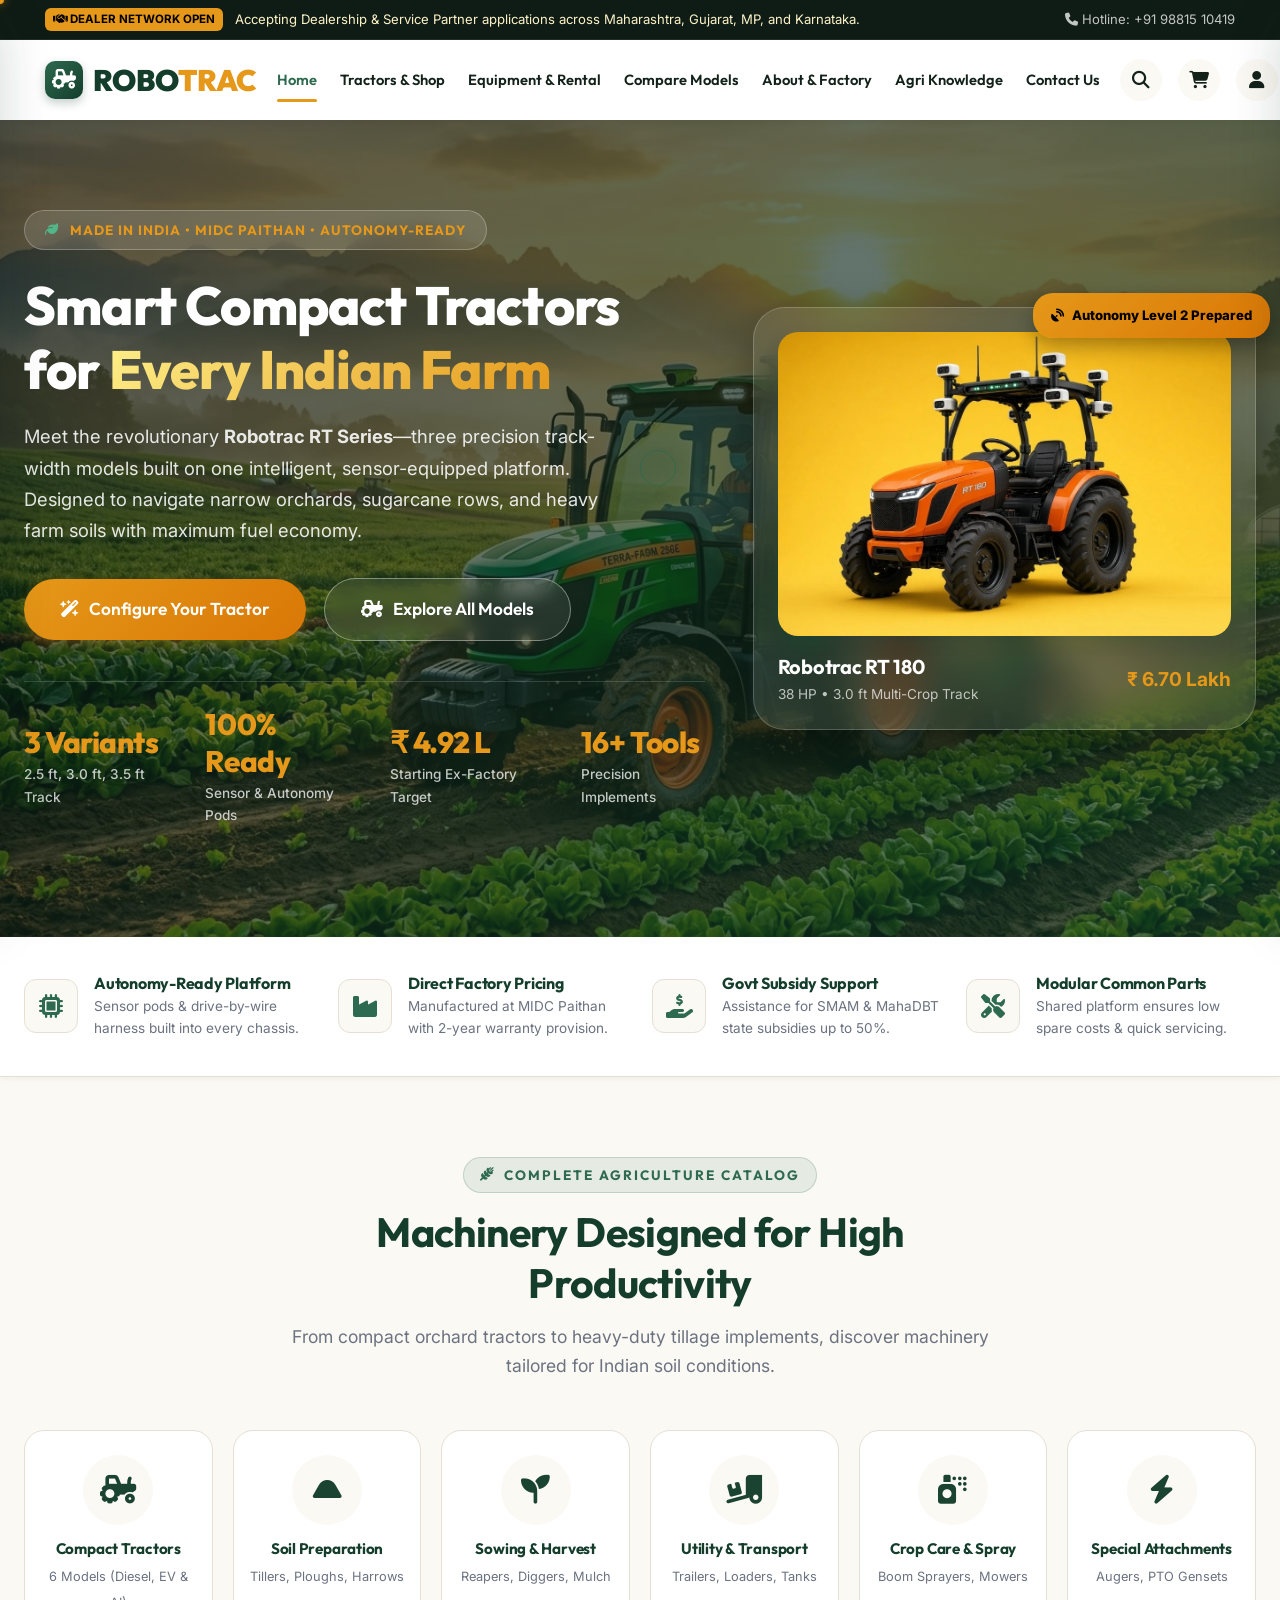
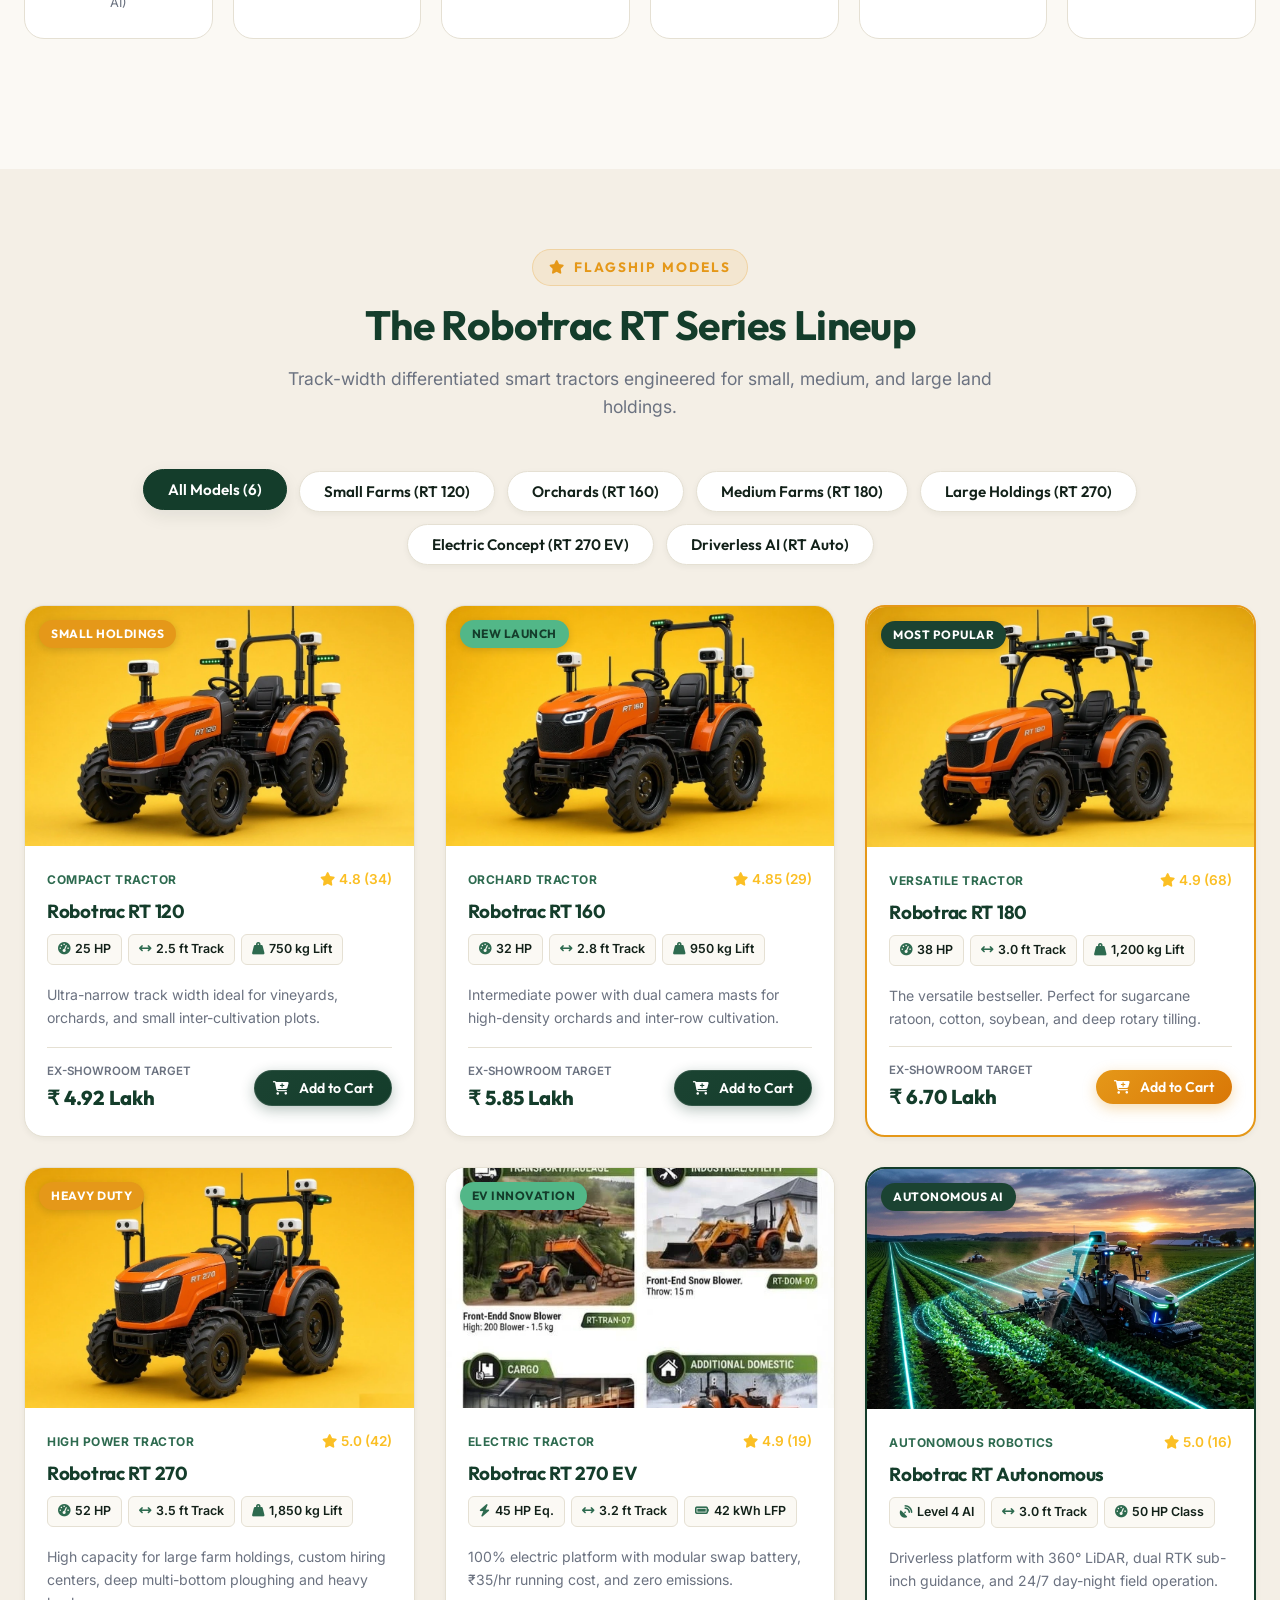
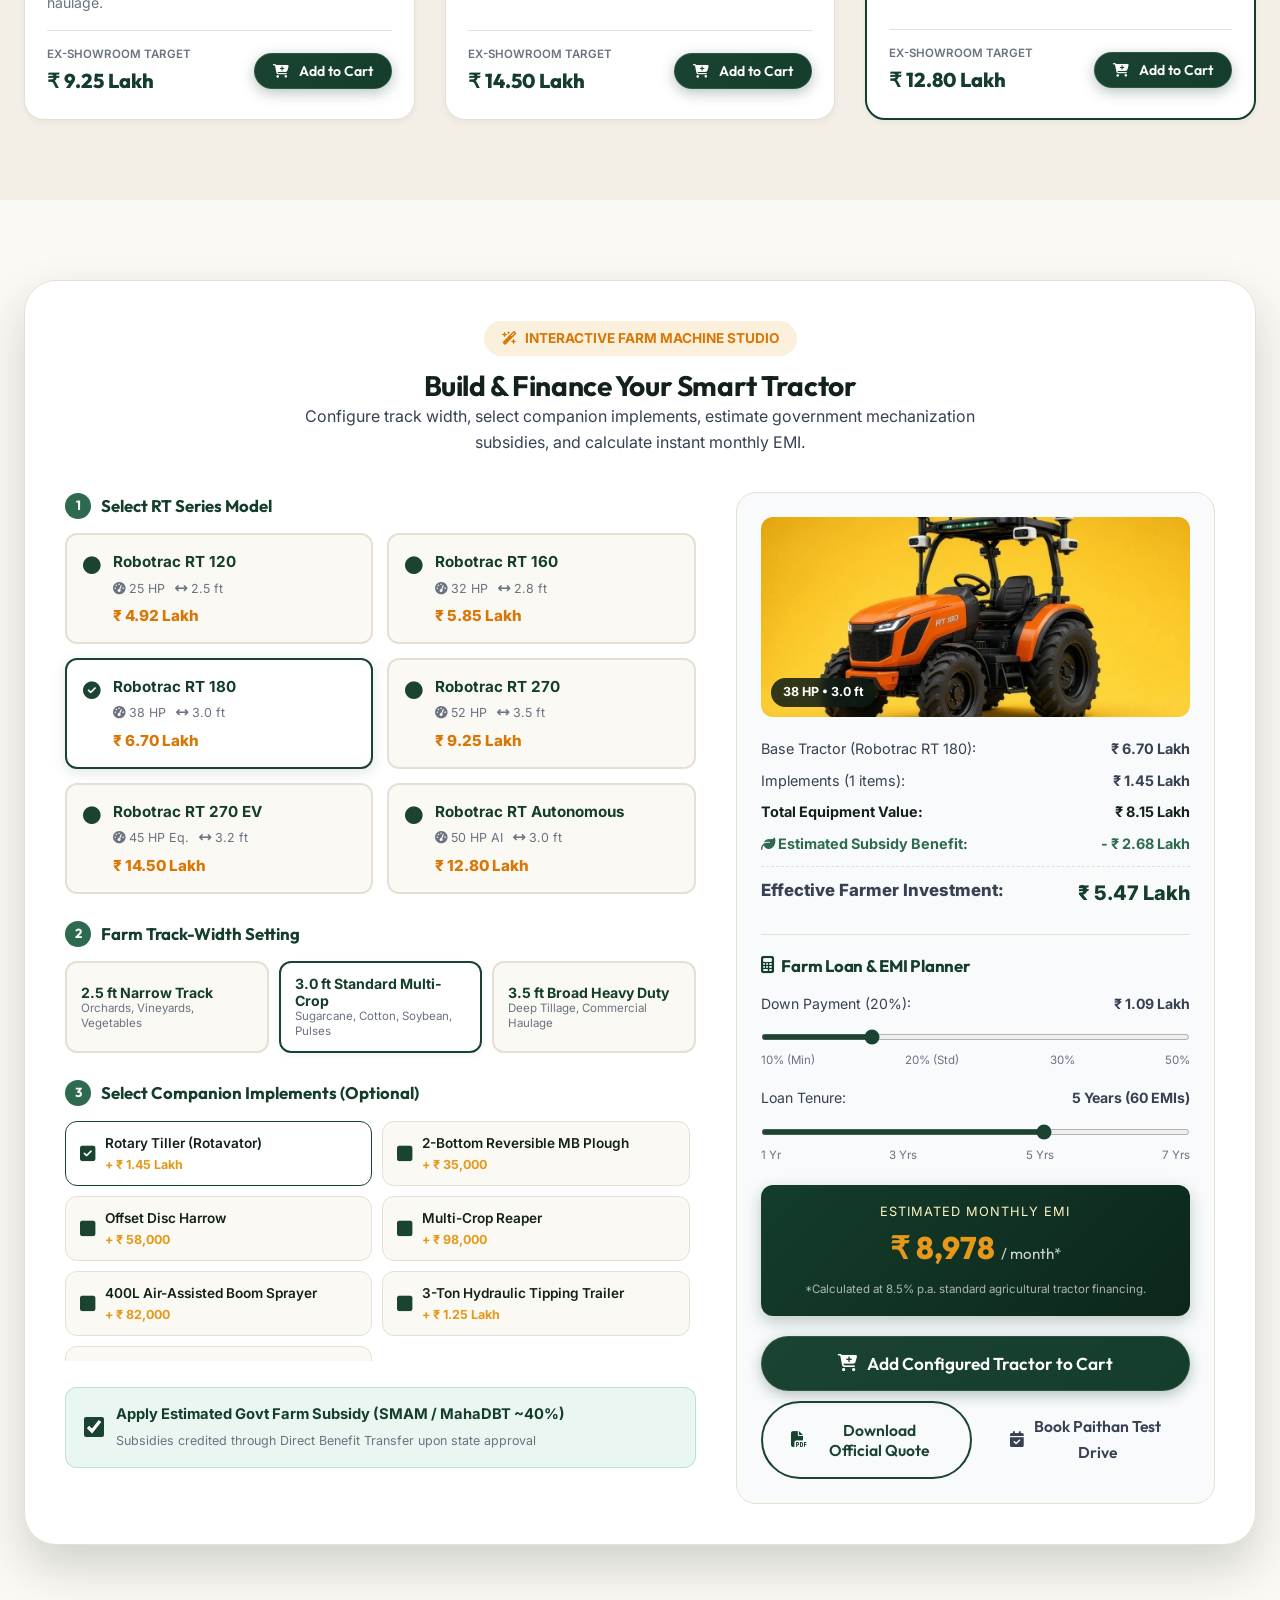
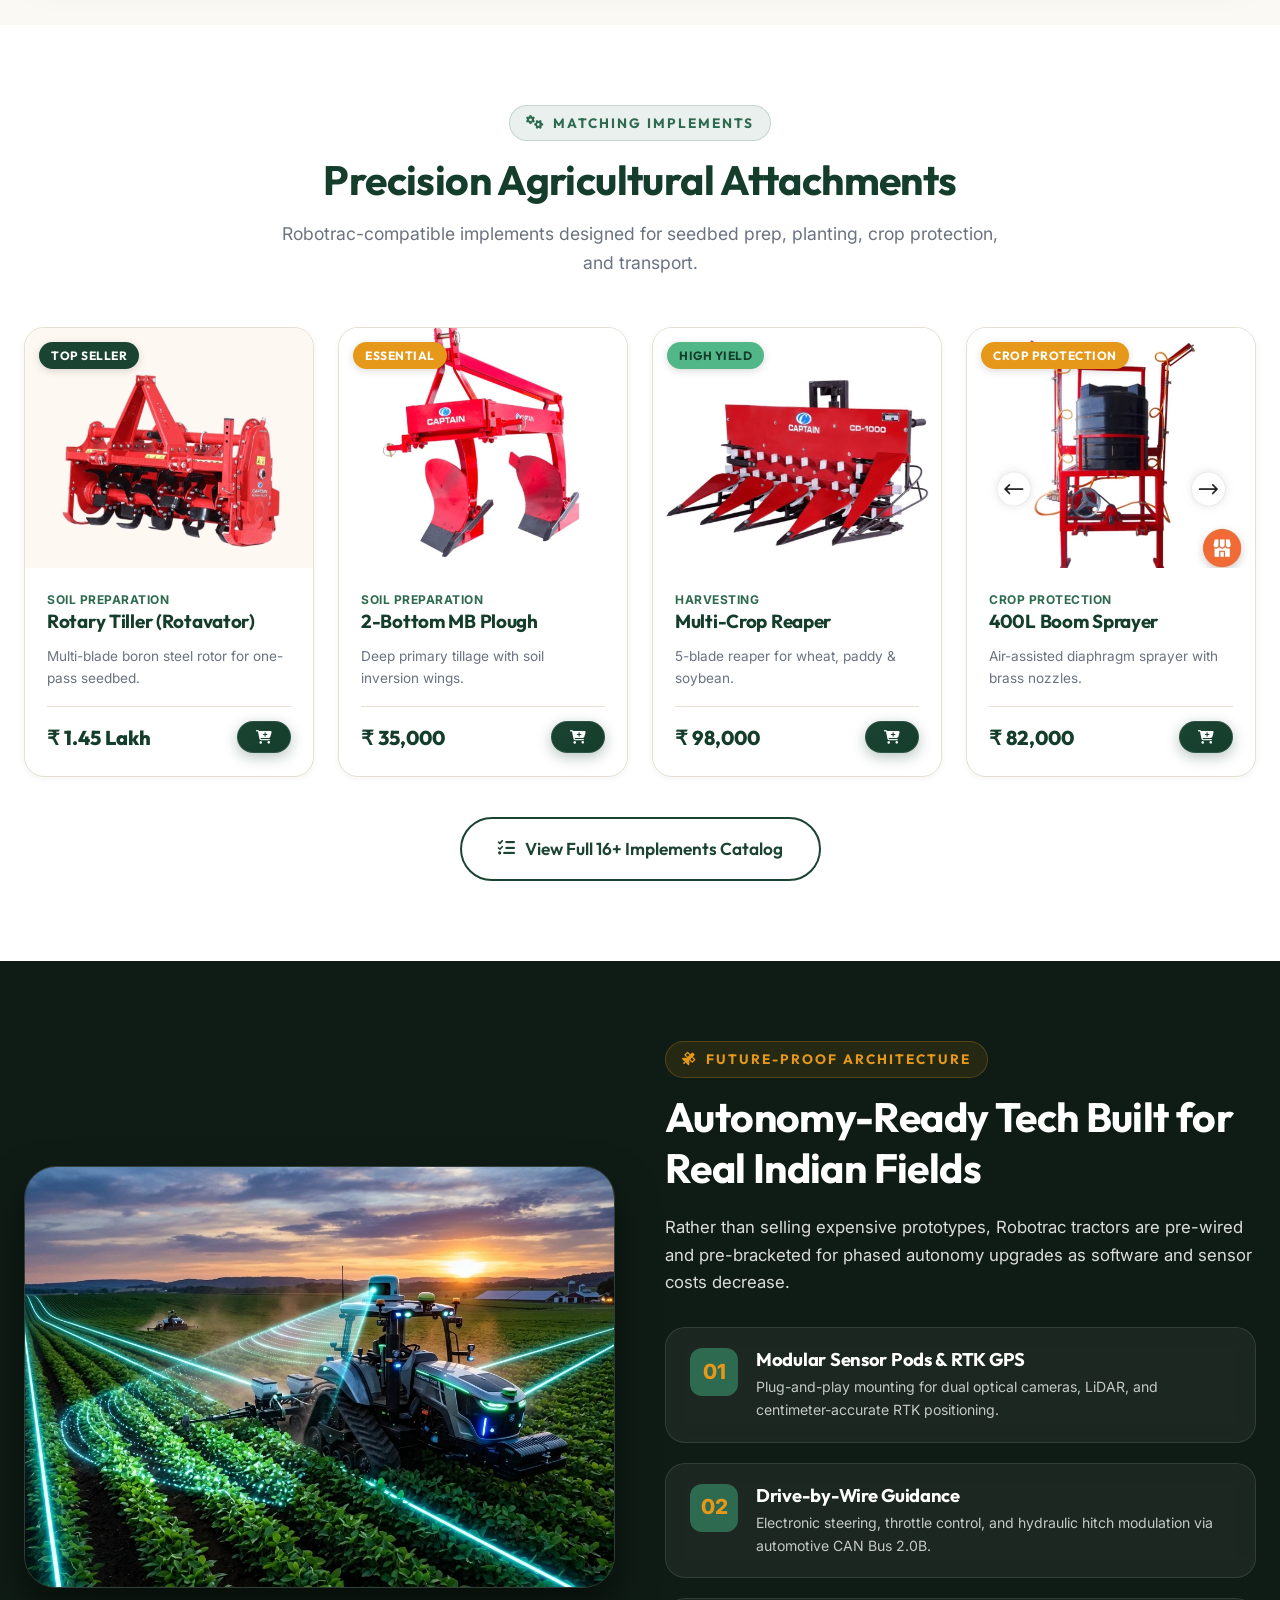
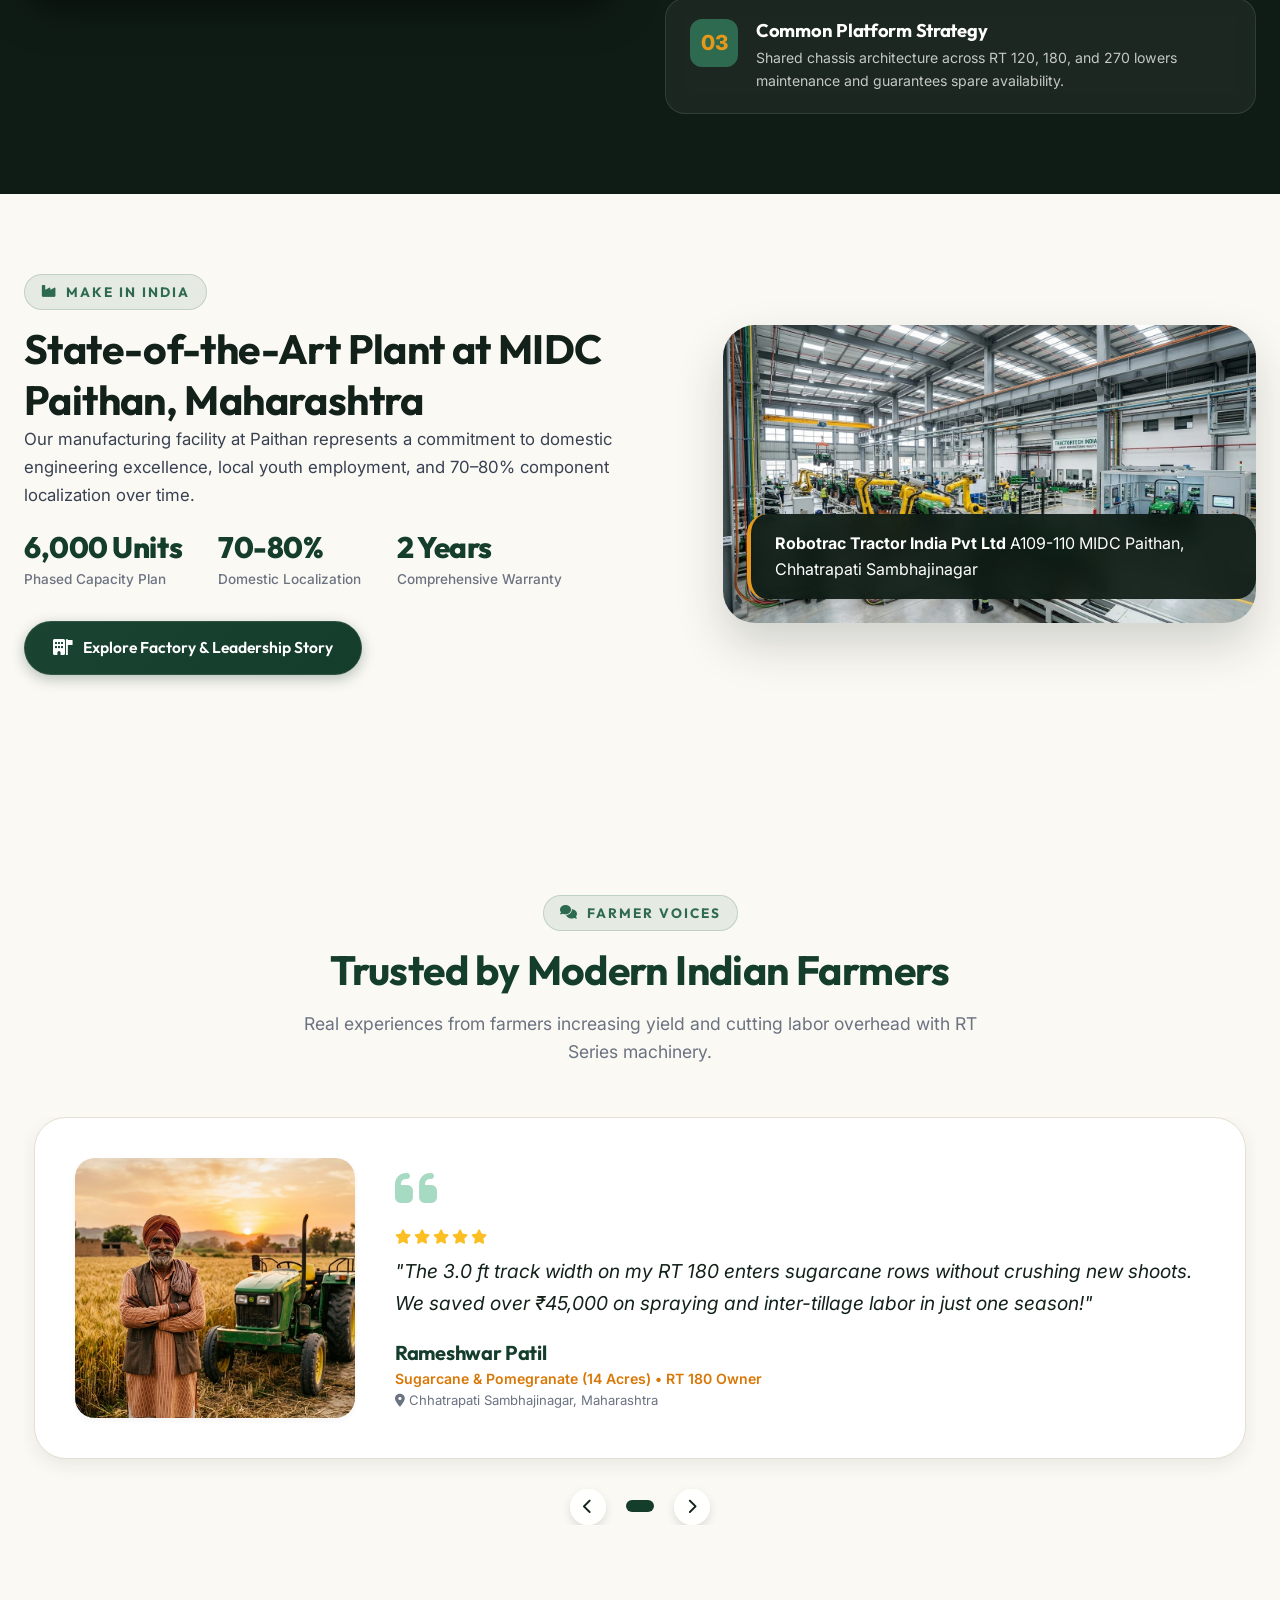
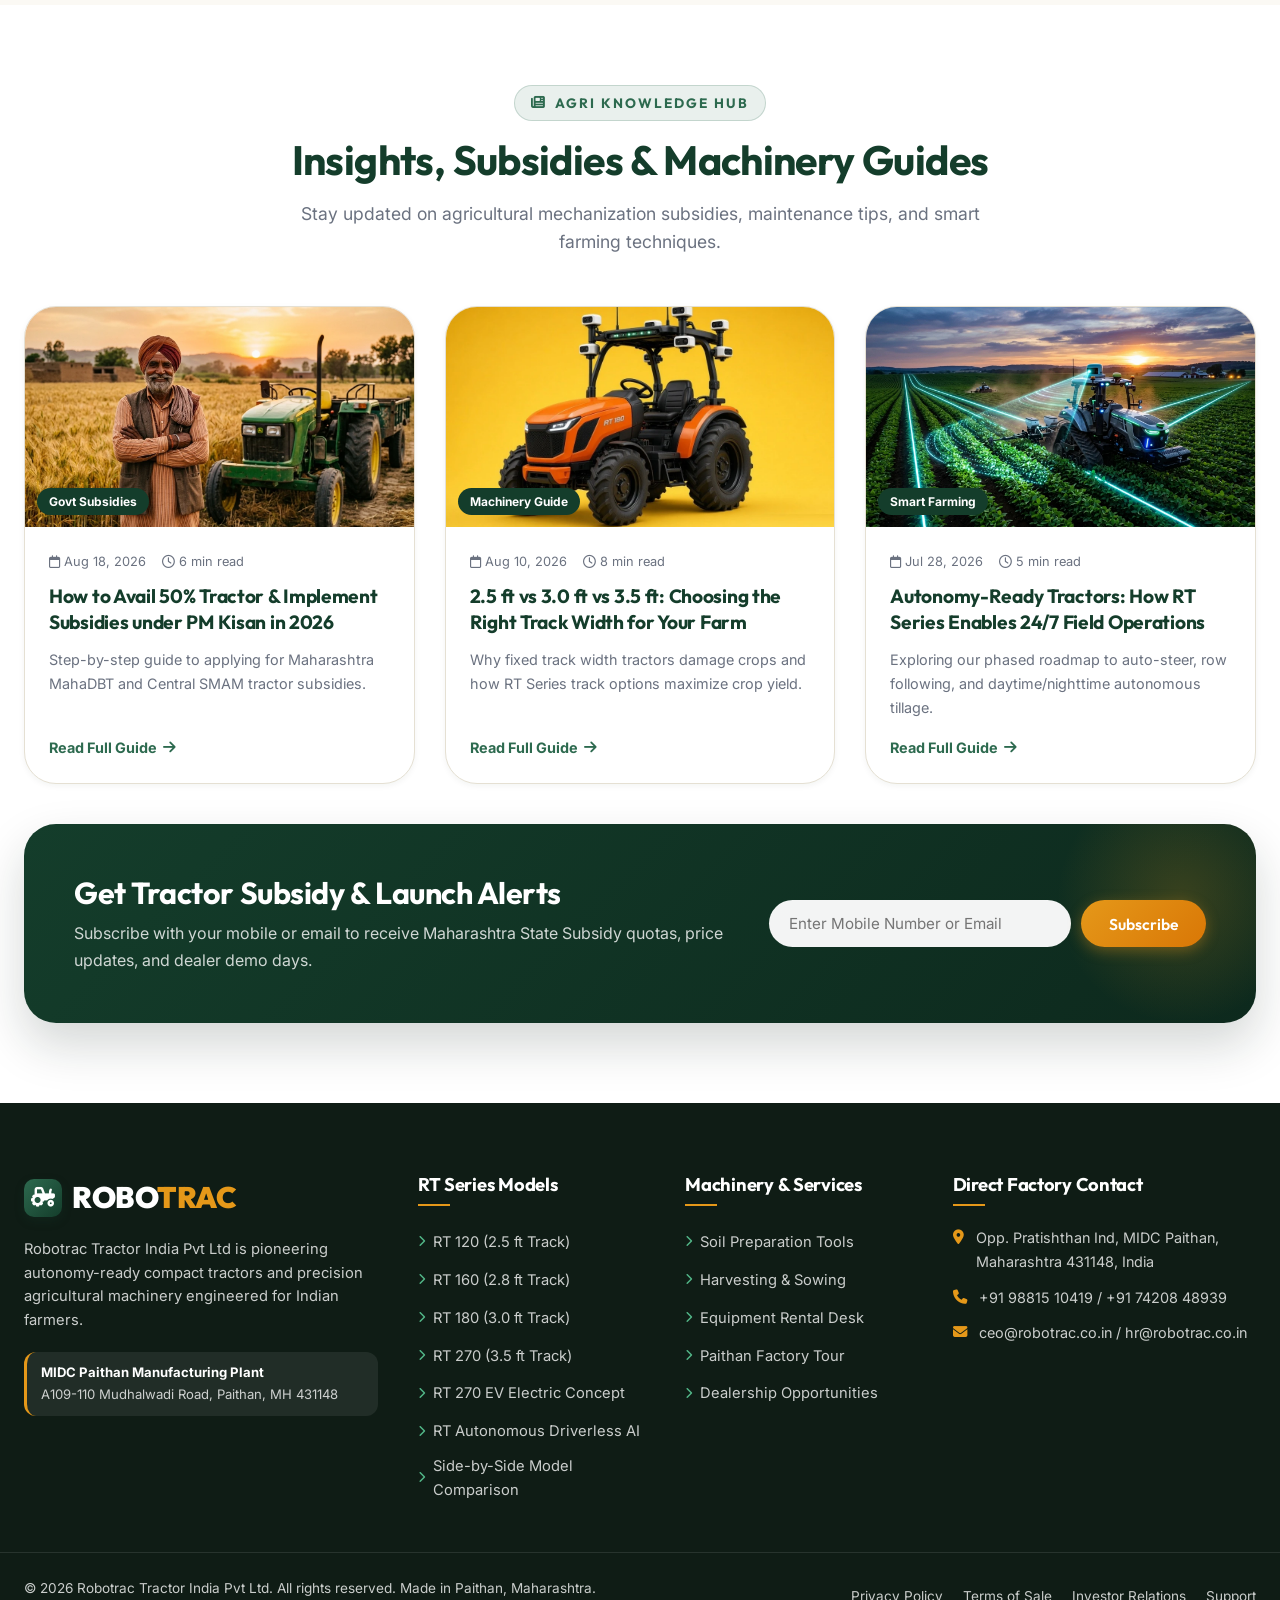
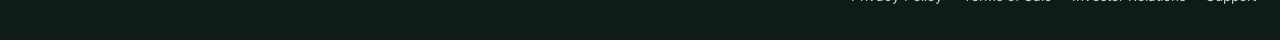
==== commit decc49f6: "Convert all images to WebP, remove legacy formats, and display 6 flagship tractor models on homepage" ====
--- a/index.html
+++ b/index.html
@@ -109,7 +109,7 @@
           <div class="floating-tech-badge">
             <i class="fa-solid fa-satellite-dish"></i> Autonomy Level 2 Prepared
           </div>
-          <img src="images/tractor-rt180.jpg" alt="Robotrac RT 180 Tractor" class="hero-card-img">
+          <img src="images/tractor-rt180.webp" alt="Robotrac RT 180 Tractor" class="hero-card-img">
           <div class="hero-card-meta">
             <div>
               <h4>Robotrac RT 180</h4>
@@ -169,7 +169,7 @@
         <a href="shop.html?category=tractors" class="category-round-card">
           <div class="cat-icon-circle"><i class="fa-solid fa-tractor"></i></div>
           <h5>Compact Tractors</h5>
-          <span>3 Models + EV</span>
+          <span>6 Models (Diesel, EV & AI)</span>
         </a>
         <a href="shop.html?category=soil-prep" class="category-round-card">
           <div class="cat-icon-circle"><i class="fa-solid fa-mound"></i></div>
@@ -211,21 +211,23 @@
 
       <!-- Tab Buttons -->
       <div class="category-filter-pills">
-        <button class="cat-tab-btn active" data-category="all" data-target="#featuredTractorsGrid">All Models</button>
+        <button class="cat-tab-btn active" data-category="all" data-target="#featuredTractorsGrid">All Models (6)</button>
         <button class="cat-tab-btn" data-category="rt-120" data-target="#featuredTractorsGrid">Small Farms (RT 120)</button>
+        <button class="cat-tab-btn" data-category="rt-160" data-target="#featuredTractorsGrid">Orchards (RT 160)</button>
         <button class="cat-tab-btn" data-category="rt-180" data-target="#featuredTractorsGrid">Medium Farms (RT 180)</button>
         <button class="cat-tab-btn" data-category="rt-270" data-target="#featuredTractorsGrid">Large Holdings (RT 270)</button>
         <button class="cat-tab-btn" data-category="rt-270-ev" data-target="#featuredTractorsGrid">Electric Concept (RT 270 EV)</button>
-      </div>
-
-      <!-- Grid Cards -->
+        <button class="cat-tab-btn" data-category="rt-autonomous" data-target="#featuredTractorsGrid">Driverless AI (RT Auto)</button>
+      </div>
+
+      <!-- Grid Cards (6 Products) -->
       <div class="products-grid" id="featuredTractorsGrid">
-        <!-- RT 120 -->
+        <!-- 1. RT 120 -->
         <div class="product-grid-item" data-category="rt-120" data-type="tractor">
           <div class="product-card">
             <div class="product-thumb-box">
               <span class="product-badge">Small Holdings</span>
-              <img src="images/tractor-rt120.jpg" alt="Robotrac RT 120" class="product-img">
+              <img src="images/tractor-rt120.webp" alt="Robotrac RT 120" class="product-img">
               <div class="product-quick-actions">
                 <button class="action-btn" data-quick-view="rt-120" title="Quick View"><i class="fa-solid fa-eye"></i></button>
                 <button class="action-btn" data-add-wishlist="rt-120" title="Wishlist"><i class="fa-regular fa-heart"></i></button>
@@ -257,12 +259,49 @@
           </div>
         </div>
 
-        <!-- RT 180 -->
+        <!-- 2. RT 160 -->
+        <div class="product-grid-item" data-category="rt-160" data-type="tractor">
+          <div class="product-card">
+            <div class="product-thumb-box">
+              <span class="product-badge badge-green">New Launch</span>
+              <img src="images/tractor-rt160.webp" alt="Robotrac RT 160" class="product-img">
+              <div class="product-quick-actions">
+                <button class="action-btn" data-quick-view="rt-160" title="Quick View"><i class="fa-solid fa-eye"></i></button>
+                <button class="action-btn" data-add-wishlist="rt-160" title="Wishlist"><i class="fa-regular fa-heart"></i></button>
+                <a href="compare.html?add=rt-160" class="action-btn" title="Compare"><i class="fa-solid fa-code-compare"></i></a>
+              </div>
+            </div>
+            <div class="product-body">
+              <div class="product-category-row">
+                <span class="product-cat">ORCHARD TRACTOR</span>
+                <div class="product-stars"><i class="fa-solid fa-star"></i> <span>4.85 (29)</span></div>
+              </div>
+              <h4 class="product-title"><a href="product-details.html?id=rt-160">Robotrac RT 160</a></h4>
+              <div class="product-specs-pills">
+                <span class="spec-pill"><i class="fa-solid fa-gauge-high"></i> 32 HP</span>
+                <span class="spec-pill"><i class="fa-solid fa-arrows-left-right"></i> 2.8 ft Track</span>
+                <span class="spec-pill"><i class="fa-solid fa-weight-hanging"></i> 950 kg Lift</span>
+              </div>
+              <p style="font-size:0.88rem; color:var(--text-muted); margin-bottom:16px;">
+                Intermediate power with dual camera masts for high-density orchards and inter-row cultivation.
+              </p>
+              <div class="product-footer-row">
+                <div class="product-price-wrap">
+                  <span class="price-lbl">Ex-Showroom Target</span>
+                  <span class="price-val">₹ 5.85 Lakh</span>
+                </div>
+                <button class="btn btn-sm btn-primary" data-add-cart="rt-160"><i class="fa-solid fa-cart-plus"></i> Add to Cart</button>
+              </div>
+            </div>
+          </div>
+        </div>
+
+        <!-- 3. RT 180 -->
         <div class="product-grid-item" data-category="rt-180" data-type="tractor">
           <div class="product-card" style="border: 2px solid var(--accent-amber);">
             <div class="product-thumb-box">
               <span class="product-badge badge-primary">Most Popular</span>
-              <img src="images/tractor-rt180.jpg" alt="Robotrac RT 180" class="product-img">
+              <img src="images/tractor-rt180.webp" alt="Robotrac RT 180" class="product-img">
               <div class="product-quick-actions">
                 <button class="action-btn" data-quick-view="rt-180" title="Quick View"><i class="fa-solid fa-eye"></i></button>
                 <button class="action-btn" data-add-wishlist="rt-180" title="Wishlist"><i class="fa-regular fa-heart"></i></button>
@@ -294,12 +333,12 @@
           </div>
         </div>
 
-        <!-- RT 270 -->
+        <!-- 4. RT 270 -->
         <div class="product-grid-item" data-category="rt-270" data-type="tractor">
           <div class="product-card">
             <div class="product-thumb-box">
               <span class="product-badge">Heavy Duty</span>
-              <img src="images/tractor-rt270.jpg" alt="Robotrac RT 270" class="product-img">
+              <img src="images/tractor-rt270.webp" alt="Robotrac RT 270" class="product-img">
               <div class="product-quick-actions">
                 <button class="action-btn" data-quick-view="rt-270" title="Quick View"><i class="fa-solid fa-eye"></i></button>
                 <button class="action-btn" data-add-wishlist="rt-270" title="Wishlist"><i class="fa-regular fa-heart"></i></button>
@@ -330,6 +369,80 @@
             </div>
           </div>
         </div>
+
+        <!-- 5. RT 270 EV -->
+        <div class="product-grid-item" data-category="rt-270-ev" data-type="tractor">
+          <div class="product-card">
+            <div class="product-thumb-box">
+              <span class="product-badge badge-green">EV Innovation</span>
+              <img src="images/rt270ev.webp" alt="Robotrac RT 270 EV" class="product-img">
+              <div class="product-quick-actions">
+                <button class="action-btn" data-quick-view="rt-270-ev" title="Quick View"><i class="fa-solid fa-eye"></i></button>
+                <button class="action-btn" data-add-wishlist="rt-270-ev" title="Wishlist"><i class="fa-regular fa-heart"></i></button>
+                <a href="compare.html?add=rt-270-ev" class="action-btn" title="Compare"><i class="fa-solid fa-code-compare"></i></a>
+              </div>
+            </div>
+            <div class="product-body">
+              <div class="product-category-row">
+                <span class="product-cat">ELECTRIC TRACTOR</span>
+                <div class="product-stars"><i class="fa-solid fa-star"></i> <span>4.9 (19)</span></div>
+              </div>
+              <h4 class="product-title"><a href="product-details.html?id=rt-270-ev">Robotrac RT 270 EV</a></h4>
+              <div class="product-specs-pills">
+                <span class="spec-pill"><i class="fa-solid fa-bolt"></i> 45 HP Eq.</span>
+                <span class="spec-pill"><i class="fa-solid fa-arrows-left-right"></i> 3.2 ft Track</span>
+                <span class="spec-pill"><i class="fa-solid fa-battery-full"></i> 42 kWh LFP</span>
+              </div>
+              <p style="font-size:0.88rem; color:var(--text-muted); margin-bottom:16px;">
+                100% electric platform with modular swap battery, ₹35/hr running cost, and zero emissions.
+              </p>
+              <div class="product-footer-row">
+                <div class="product-price-wrap">
+                  <span class="price-lbl">Ex-Showroom Target</span>
+                  <span class="price-val">₹ 14.50 Lakh</span>
+                </div>
+                <button class="btn btn-sm btn-primary" data-add-cart="rt-270-ev"><i class="fa-solid fa-cart-plus"></i> Add to Cart</button>
+              </div>
+            </div>
+          </div>
+        </div>
+
+        <!-- 6. RT Autonomous -->
+        <div class="product-grid-item" data-category="rt-autonomous" data-type="tractor">
+          <div class="product-card" style="border: 2px solid var(--primary-forest);">
+            <div class="product-thumb-box">
+              <span class="product-badge badge-primary">Autonomous AI</span>
+              <img src="images/smart-autonomy-tech.webp" alt="Robotrac RT Autonomous" class="product-img">
+              <div class="product-quick-actions">
+                <button class="action-btn" data-quick-view="rt-autonomous" title="Quick View"><i class="fa-solid fa-eye"></i></button>
+                <button class="action-btn" data-add-wishlist="rt-autonomous" title="Wishlist"><i class="fa-regular fa-heart"></i></button>
+                <a href="compare.html?add=rt-autonomous" class="action-btn" title="Compare"><i class="fa-solid fa-code-compare"></i></a>
+              </div>
+            </div>
+            <div class="product-body">
+              <div class="product-category-row">
+                <span class="product-cat">AUTONOMOUS ROBOTICS</span>
+                <div class="product-stars"><i class="fa-solid fa-star"></i> <span>5.0 (16)</span></div>
+              </div>
+              <h4 class="product-title"><a href="product-details.html?id=rt-autonomous">Robotrac RT Autonomous</a></h4>
+              <div class="product-specs-pills">
+                <span class="spec-pill"><i class="fa-solid fa-satellite-dish"></i> Level 4 AI</span>
+                <span class="spec-pill"><i class="fa-solid fa-arrows-left-right"></i> 3.0 ft Track</span>
+                <span class="spec-pill"><i class="fa-solid fa-gauge-high"></i> 50 HP Class</span>
+              </div>
+              <p style="font-size:0.88rem; color:var(--text-muted); margin-bottom:16px;">
+                Driverless platform with 360° LiDAR, dual RTK sub-inch guidance, and 24/7 day-night field operation.
+              </p>
+              <div class="product-footer-row">
+                <div class="product-price-wrap">
+                  <span class="price-lbl">Ex-Showroom Target</span>
+                  <span class="price-val">₹ 12.80 Lakh</span>
+                </div>
+                <button class="btn btn-sm btn-primary" data-add-cart="rt-autonomous"><i class="fa-solid fa-cart-plus"></i> Add to Cart</button>
+              </div>
+            </div>
+          </div>
+        </div>
       </div>
     </div>
   </section>
@@ -356,7 +469,7 @@
           <div class="product-card">
             <div class="product-thumb-box">
               <span class="product-badge badge-primary">Top Seller</span>
-              <img src="images/rotary-tiller.jpg" alt="Rotary Tiller" class="product-img">
+              <img src="images/rotary-tiller.webp" alt="Rotary Tiller" class="product-img">
               <div class="product-quick-actions">
                 <button class="action-btn" data-quick-view="rotary-tiller"><i class="fa-solid fa-eye"></i></button>
                 <button class="action-btn" data-add-wishlist="rotary-tiller"><i class="fa-regular fa-heart"></i></button>
@@ -379,7 +492,7 @@
           <div class="product-card">
             <div class="product-thumb-box">
               <span class="product-badge">Essential</span>
-              <img src="images/plough.jpg" alt="MB Plough" class="product-img">
+              <img src="images/plough.webp" alt="MB Plough" class="product-img">
               <div class="product-quick-actions">
                 <button class="action-btn" data-quick-view="plough"><i class="fa-solid fa-eye"></i></button>
                 <button class="action-btn" data-add-wishlist="plough"><i class="fa-regular fa-heart"></i></button>
@@ -402,7 +515,7 @@
           <div class="product-card">
             <div class="product-thumb-box">
               <span class="product-badge badge-green">High Yield</span>
-              <img src="images/reaper.jpg" alt="Multi-Crop Reaper" class="product-img">
+              <img src="images/reaper.webp" alt="Multi-Crop Reaper" class="product-img">
               <div class="product-quick-actions">
                 <button class="action-btn" data-quick-view="reaper"><i class="fa-solid fa-eye"></i></button>
                 <button class="action-btn" data-add-wishlist="reaper"><i class="fa-regular fa-heart"></i></button>
@@ -425,7 +538,7 @@
           <div class="product-card">
             <div class="product-thumb-box">
               <span class="product-badge">Crop Protection</span>
-              <img src="images/sprayer.jpg" alt="Boom Sprayer" class="product-img">
+              <img src="images/sprayer.webp" alt="Boom Sprayer" class="product-img">
               <div class="product-quick-actions">
                 <button class="action-btn" data-quick-view="sprayer"><i class="fa-solid fa-eye"></i></button>
                 <button class="action-btn" data-add-wishlist="sprayer"><i class="fa-regular fa-heart"></i></button>
@@ -456,7 +569,7 @@
   <section class="section-padding tech-autonomy-section" id="technology">
     <div class="container tech-grid">
       <div class="tech-media-box">
-        <img src="images/smart-autonomy-tech.jpg" alt="Autonomous Agriculture Technology" class="tech-media-img">
+        <img src="images/smart-autonomy-tech.webp" alt="Autonomous Agriculture Technology" class="tech-media-img">
       </div>
       <div class="tech-content-col">
         <span class="eyebrow-tag gold"><i class="fa-solid fa-satellite"></i> Future-Proof Architecture</span>
@@ -521,7 +634,7 @@
           </a>
         </div>
         <div class="factory-img-frame">
-          <img src="images/factory-paithan.jpg" alt="Paithan Manufacturing Plant">
+          <img src="images/factory-paithan.webp" alt="Paithan Manufacturing Plant">
           <div class="factory-badge-over">
             <strong>Robotrac Tractor India Pvt Ltd</strong>
             <span>A109-110 MIDC Paithan, Chhatrapati Sambhajinagar</span>
@@ -545,7 +658,7 @@
           <!-- Slide 1 -->
           <div class="testimonial-card-slide">
             <div class="testimonial-card-inner">
-              <img src="images/farmer-testimonial.jpg" alt="Rameshwar Patil" class="t-farmer-thumb">
+              <img src="images/farmer-testimonial.webp" alt="Rameshwar Patil" class="t-farmer-thumb">
               <div class="t-farmer-content">
                 <div class="t-quote-mark"><i class="fa-solid fa-quote-left"></i></div>
                 <div class="stars-gold" style="margin-bottom:12px;">
@@ -585,7 +698,7 @@
         <div class="blog-card">
           <div class="blog-thumb-wrap">
             <span class="blog-category-badge">Govt Subsidies</span>
-            <img src="images/farmer-testimonial.jpg" alt="Subsidies Guide" class="blog-thumb">
+            <img src="images/farmer-testimonial.webp" alt="Subsidies Guide" class="blog-thumb">
           </div>
           <div class="blog-content">
             <div class="blog-meta-row">
@@ -605,7 +718,7 @@
         <div class="blog-card">
           <div class="blog-thumb-wrap">
             <span class="blog-category-badge">Machinery Guide</span>
-            <img src="images/tractor-rt180.jpg" alt="Track Width Selection" class="blog-thumb">
+            <img src="images/tractor-rt180.webp" alt="Track Width Selection" class="blog-thumb">
           </div>
           <div class="blog-content">
             <div class="blog-meta-row">
@@ -625,7 +738,7 @@
         <div class="blog-card">
           <div class="blog-thumb-wrap">
             <span class="blog-category-badge">Smart Farming</span>
-            <img src="images/smart-autonomy-tech.jpg" alt="Autonomy Future" class="blog-thumb">
+            <img src="images/smart-autonomy-tech.webp" alt="Autonomy Future" class="blog-thumb">
           </div>
           <div class="blog-content">
             <div class="blog-meta-row">
@@ -682,9 +795,11 @@
         <h4 class="footer-widget-title">RT Series Models</h4>
         <ul class="footer-links-list">
           <li><a href="product-details.html?id=rt-120"><i class="fa-solid fa-chevron-right"></i> RT 120 (2.5 ft Track)</a></li>
+          <li><a href="product-details.html?id=rt-160"><i class="fa-solid fa-chevron-right"></i> RT 160 (2.8 ft Track)</a></li>
           <li><a href="product-details.html?id=rt-180"><i class="fa-solid fa-chevron-right"></i> RT 180 (3.0 ft Track)</a></li>
           <li><a href="product-details.html?id=rt-270"><i class="fa-solid fa-chevron-right"></i> RT 270 (3.5 ft Track)</a></li>
           <li><a href="product-details.html?id=rt-270-ev"><i class="fa-solid fa-chevron-right"></i> RT 270 EV Electric Concept</a></li>
+          <li><a href="product-details.html?id=rt-autonomous"><i class="fa-solid fa-chevron-right"></i> RT Autonomous Driverless AI</a></li>
           <li><a href="compare.html"><i class="fa-solid fa-chevron-right"></i> Side-by-Side Model Comparison</a></li>
         </ul>
       </div>
--- a/css/components.css
+++ b/css/components.css
@@ -355,7 +355,7 @@
   left: 0;
   width: 100%;
   height: 100%;
-  background-image: url('../images/hero-tractor-banner.jpg');
+  background-image: url('../images/hero-tractor-banner.webp');
   background-size: cover;
   background-position: center;
   opacity: 0.35;
